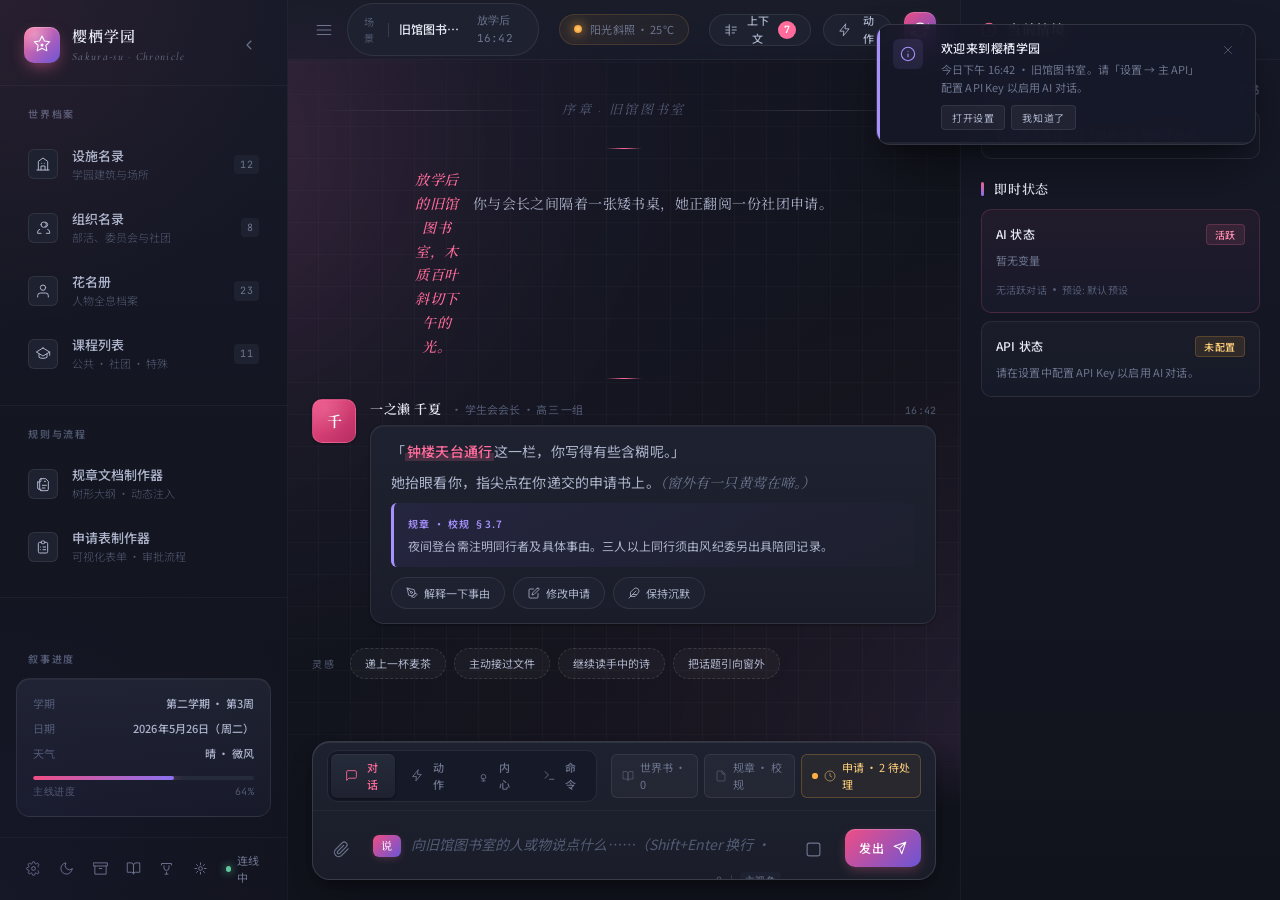
==== index.html @ 5c979c18 "fix: 将 main.js 改为 ES module + 静态 import，消除按钮点击时的动态 import 依赖 所有 footer 按钮的 handler 不再使用 await import" ====
<!DOCTYPE html>
<html lang="zh-CN">
<head>
<meta charset="UTF-8" />
<meta name="viewport" content="width=device-width, initial-scale=1.0" />
<meta name="theme-color" content="#1a1d29" />
<title>樱栖学园 · 编年志</title>
<link rel="preconnect" href="https://fonts.googleapis.com" />
<link rel="preconnect" href="https://fonts.gstatic.com" crossorigin />
<link href="https://fonts.googleapis.com/css2?family=Noto+Serif+SC:wght@400;500;600;700;900&family=Noto+Sans+SC:wght@300;400;500;600;700&family=JetBrains+Mono:wght@400;500&family=Cormorant+Garamond:ital,wght@0,400;0,500;0,600;1,400&display=swap" rel="stylesheet" />
<link rel="stylesheet" href="styles/tokens.css" />
<link rel="stylesheet" href="styles/base.css" />
<link rel="stylesheet" href="styles/layout.css" />
<link rel="stylesheet" href="styles/chat.css" />
<link rel="stylesheet" href="styles/components.css" />
<link rel="stylesheet" href="styles/modal.css" />
<link rel="stylesheet" href="styles/facilities.css" />
<link rel="stylesheet" href="styles/organizations.css" />
<link rel="stylesheet" href="styles/roster.css" />
<link rel="stylesheet" href="styles/courses.css" />
<link rel="stylesheet" href="styles/rules-editor.css" />
<link rel="stylesheet" href="styles/form-editor.css" />
<link rel="stylesheet" href="styles/notifications.css" />
<link rel="stylesheet" href="styles/sillytavern.css" />
<link rel="stylesheet" href="styles/extensions.css" />
</head>
<body>
<!-- 装饰背景层 -->
<div class="bg-canvas" aria-hidden="true">
  <div class="bg-grid"></div>
  <div class="bg-glow bg-glow-1"></div>
  <div class="bg-glow bg-glow-2"></div>
  <div class="bg-noise"></div>
</div>

<!-- 应用主容器 -->
<div class="app-shell" id="app-shell">

  <!-- 左侧导航 -->
  <aside class="sidebar" id="primary-sidebar" aria-label="主导航">
    <header class="sidebar-header">
      <div class="brand">
        <div class="brand-mark" aria-hidden="true">
          <svg viewBox="0 0 32 32" fill="none" xmlns="http://www.w3.org/2000/svg">
            <path d="M16 3l3.5 7.1 7.8 1.1-5.65 5.5 1.34 7.8L16 20.8l-6.99 3.7 1.34-7.8L4.7 11.2l7.8-1.1L16 3z" stroke="currentColor" stroke-width="1.5" stroke-linejoin="round"/>
            <circle cx="16" cy="16" r="2.2" fill="currentColor"/>
          </svg>
        </div>
        <div class="brand-text">
          <div class="brand-name">樱栖学园</div>
          <div class="brand-sub">Sakura-su · Chronicle</div>
        </div>
      </div>
      <button class="sidebar-collapse" id="sidebar-collapse" aria-label="折叠侧边栏" data-tip="折叠">
        <svg viewBox="0 0 24 24" fill="none" stroke="currentColor" stroke-width="1.6"><path d="M15 6l-6 6 6 6" stroke-linecap="round" stroke-linejoin="round"/></svg>
      </button>
    </header>

    <div class="sidebar-section">
      <div class="sidebar-label">世界档案</div>
      <nav class="nav-list" role="list">
        <button class="nav-item" data-modal="facilities" data-shortcut="F">
          <span class="nav-icon" aria-hidden="true">
            <svg viewBox="0 0 24 24" fill="none" stroke="currentColor" stroke-width="1.5"><path d="M3 21h18M5 21V8l7-5 7 5v13M9 21v-6h6v6M10 11h.01M14 11h.01" stroke-linecap="round" stroke-linejoin="round"/></svg>
          </span>
          <span class="nav-text">
            <span class="nav-title">设施名录</span>
            <span class="nav-desc">学园建筑与场所</span>
          </span>
          <span class="nav-meta">12</span>
        </button>
        <button class="nav-item" data-modal="organizations" data-shortcut="O">
          <span class="nav-icon" aria-hidden="true">
            <svg viewBox="0 0 24 24" fill="none" stroke="currentColor" stroke-width="1.5"><path d="M17 20h5v-2a4 4 0 0 0-3-3.87M9 20H4v-2a4 4 0 0 1 3-3.87M16 3.13a4 4 0 0 1 0 7.75M9 7a4 4 0 1 0 8 0 4 4 0 0 0-8 0z" stroke-linecap="round" stroke-linejoin="round"/></svg>
          </span>
          <span class="nav-text">
            <span class="nav-title">组织名录</span>
            <span class="nav-desc">部活、委员会与社团</span>
          </span>
          <span class="nav-meta">8</span>
        </button>
        <button class="nav-item" data-modal="roster" data-shortcut="R">
          <span class="nav-icon" aria-hidden="true">
            <svg viewBox="0 0 24 24" fill="none" stroke="currentColor" stroke-width="1.5"><path d="M20 21v-2a4 4 0 0 0-4-4H8a4 4 0 0 0-4 4v2M16 7a4 4 0 1 1-8 0 4 4 0 0 1 8 0z" stroke-linecap="round" stroke-linejoin="round"/></svg>
          </span>
          <span class="nav-text">
            <span class="nav-title">花名册</span>
            <span class="nav-desc">人物全息档案</span>
          </span>
          <span class="nav-meta">23</span>
        </button>
        <button class="nav-item" data-modal="courses" data-shortcut="C">
          <span class="nav-icon" aria-hidden="true">
            <svg viewBox="0 0 24 24" fill="none" stroke="currentColor" stroke-width="1.5"><path d="M12 3l10 6-10 6L2 9l10-6z" stroke-linecap="round" stroke-linejoin="round"/><path d="M6 12v5c3 2 9 2 12 0v-5M22 9v5" stroke-linecap="round" stroke-linejoin="round"/></svg>
          </span>
          <span class="nav-text">
            <span class="nav-title">课程列表</span>
            <span class="nav-desc">公共 · 社团 · 特殊</span>
          </span>
          <span class="nav-meta">11</span>
        </button>
      </nav>
    </div>

    <div class="sidebar-section">
      <div class="sidebar-label">规则与流程</div>
      <nav class="nav-list" role="list">
        <button class="nav-item" data-modal="rules-editor" data-shortcut="D">
          <span class="nav-icon" aria-hidden="true">
            <svg viewBox="0 0 24 24" fill="none" stroke="currentColor" stroke-width="1.5"><path d="M9 4h7l4 4v12a2 2 0 0 1-2 2H9M9 4a2 2 0 0 0-2 2v14a2 2 0 0 0 2 2M9 4v3a2 2 0 0 1-2 2H4M4 9v9a2 2 0 0 0 2 2h3M11 14h6M11 18h4M14 8h2" stroke-linecap="round" stroke-linejoin="round"/></svg>
          </span>
          <span class="nav-text">
            <span class="nav-title">规章文档制作器</span>
            <span class="nav-desc">树形大纲 · 动态注入</span>
          </span>
        </button>
        <button class="nav-item" data-modal="form-editor" data-shortcut="A">
          <span class="nav-icon" aria-hidden="true">
            <svg viewBox="0 0 24 24" fill="none" stroke="currentColor" stroke-width="1.5"><path d="M9 5H7a2 2 0 0 0-2 2v12a2 2 0 0 0 2 2h10a2 2 0 0 0 2-2V7a2 2 0 0 0-2-2h-2M9 5a2 2 0 0 0 2 2h2a2 2 0 0 0 2-2M9 5a2 2 0 0 1 2-2h2a2 2 0 0 1 2 2M12 12h4M12 16h4M8 12h.01M8 16h.01" stroke-linecap="round" stroke-linejoin="round"/></svg>
          </span>
          <span class="nav-text">
            <span class="nav-title">申请表制作器</span>
            <span class="nav-desc">可视化表单 · 审批流程</span>
          </span>
        </button>
      </nav>
    </div>

    <div class="sidebar-section sidebar-section-bottom">
      <div class="sidebar-label">叙事进度</div>
      <div class="progress-card">
        <div class="progress-card-row">
          <span class="progress-card-key">学期</span>
          <span class="progress-card-val">第二学期 · 第3周</span>
        </div>
        <div class="progress-card-row">
          <span class="progress-card-key">日期</span>
          <span class="progress-card-val">2026年5月26日（周二）</span>
        </div>
        <div class="progress-card-row">
          <span class="progress-card-key">天气</span>
          <span class="progress-card-val">晴 · 微风</span>
        </div>
        <div class="progress-meter">
          <div class="progress-meter-bar" style="--p:64%"><span></span></div>
          <div class="progress-meter-text"><span>主线进度</span><span>64%</span></div>
        </div>
      </div>
    </div>

    <footer class="sidebar-footer">
      <button class="footer-btn" id="settings-btn" data-tip="设置 ⌘,">
        <svg viewBox="0 0 24 24" fill="none" stroke="currentColor" stroke-width="1.5"><circle cx="12" cy="12" r="3"/><path d="M19.4 15a1.65 1.65 0 0 0 .33 1.82l.06.06a2 2 0 1 1-2.83 2.83l-.06-.06a1.65 1.65 0 0 0-1.82-.33 1.65 1.65 0 0 0-1 1.51V21a2 2 0 1 1-4 0v-.09A1.65 1.65 0 0 0 9 19.4a1.65 1.65 0 0 0-1.82.33l-.06.06a2 2 0 1 1-2.83-2.83l.06-.06a1.65 1.65 0 0 0 .33-1.82 1.65 1.65 0 0 0-1.51-1H3a2 2 0 1 1 0-4h.09A1.65 1.65 0 0 0 4.6 9a1.65 1.65 0 0 0-.33-1.82l-.06-.06a2 2 0 1 1 2.83-2.83l.06.06a1.65 1.65 0 0 0 1.82.33H9a1.65 1.65 0 0 0 1-1.51V3a2 2 0 1 1 4 0v.09a1.65 1.65 0 0 0 1 1.51 1.65 1.65 0 0 0 1.82-.33l.06-.06a2 2 0 1 1 2.83 2.83l-.06.06a1.65 1.65 0 0 0-.33 1.82V9c.36.16.66.42.85.74"/></svg>
      </button>
      <button class="footer-btn" id="theme-btn" data-tip="切换主题">
        <svg viewBox="0 0 24 24" fill="none" stroke="currentColor" stroke-width="1.5"><path d="M21 12.79A9 9 0 1 1 11.21 3 7 7 0 0 0 21 12.79z" stroke-linecap="round" stroke-linejoin="round"/></svg>
      </button>
      <button class="footer-btn" id="archive-btn" data-tip="存档">
        <svg viewBox="0 0 24 24" fill="none" stroke="currentColor" stroke-width="1.5"><path d="M21 8v13H3V8M1 3h22v5H1zM10 12h4" stroke-linecap="round" stroke-linejoin="round"/></svg>
      </button>
      <button class="footer-btn" id="lorebook-btn" data-tip="世界书管理">
        <svg viewBox="0 0 24 24" fill="none" stroke="currentColor" stroke-width="1.5"><path d="M2 3h6a4 4 0 0 1 4 4v14a3 3 0 0 0-3-3H2zM22 3h-6a4 4 0 0 0-4 4v14a3 3 0 0 1 3-3h7z"/></svg>
      </button>
      <button class="footer-btn" id="variables-btn" data-tip="变量管理">
        <svg viewBox="0 0 24 24" fill="none" stroke="currentColor" stroke-width="1.5"><path d="M4 7V4h16v3M9 21h6M12 17v4"/><path d="M8 7v4a4 4 0 0 0 8 0V7"/></svg>
      </button>
      <button class="footer-btn" id="extensions-btn" data-tip="扩展中心">
        <svg viewBox="0 0 24 24" fill="none" stroke="currentColor" stroke-width="1.5"><path d="M12 3v3M12 18v3M3 12h3M18 12h3M5.6 5.6l2.1 2.1M16.3 16.3l2.1 2.1M5.6 18.4l2.1-2.1M16.3 7.7l2.1-2.1" stroke-linecap="round"/><circle cx="12" cy="12" r="3"/></svg>
      </button>
      <div class="footer-spacer"></div>
      <div class="footer-status">
        <span class="status-dot"></span>
        <span class="status-text">连线中</span>
      </div>
    </footer>
  </aside>

  <!-- 主对话区 -->
  <main class="main-pane" id="main-pane">
    <header class="main-topbar">
      <div class="topbar-left">
        <button class="iconbtn" id="open-sidebar" aria-label="展开侧边栏" data-tip="展开">
          <svg viewBox="0 0 24 24" fill="none" stroke="currentColor" stroke-width="1.6"><path d="M3 6h18M3 12h18M3 18h18" stroke-linecap="round"/></svg>
        </button>
        <div class="scene-crumb">
          <span class="crumb-tag">场景</span>
          <span class="crumb-divider"></span>
          <span class="crumb-name">旧馆图书室 · 西窗席</span>
          <span class="crumb-meta">放学后 16:42</span>
        </div>
      </div>
      <div class="topbar-center">
        <div class="weather-strip" aria-hidden="true">
          <span class="weather-sun"></span>
          <span class="weather-text">阳光斜照 · 25℃</span>
        </div>
      </div>
      <div class="topbar-right">
        <button class="chip-btn" id="ctx-toggle" data-tip="上下文面板">
          <svg viewBox="0 0 24 24" fill="none" stroke="currentColor" stroke-width="1.5"><path d="M9 3v18M3 7h6M3 12h6M3 17h6M14 7h7M14 12h7M14 17h4" stroke-linecap="round"/></svg>
          <span>上下文</span>
          <span class="chip-num">7</span>
        </button>
        <button class="chip-btn" id="quick-actions" data-tip="快捷动作">
          <svg viewBox="0 0 24 24" fill="none" stroke="currentColor" stroke-width="1.5"><path d="M13 2L3 14h7l-1 8 10-12h-7l1-8z" stroke-linecap="round" stroke-linejoin="round"/></svg>
          <span>动作</span>
        </button>
        <button class="iconbtn iconbtn-primary" id="new-turn" data-tip="新一轮">
          <svg viewBox="0 0 24 24" fill="none" stroke="currentColor" stroke-width="1.6"><path d="M23 4v6h-6M1 20v-6h6M3.51 9a9 9 0 0 1 14.85-3.36L23 10M1 14l4.64 4.36A9 9 0 0 0 20.49 15" stroke-linecap="round" stroke-linejoin="round"/></svg>
        </button>
      </div>
    </header>

    <div class="chat-shell" id="chat-shell">
      <div class="chat-stream" id="chat-stream"><!-- 由 chat.js 注入 --></div>

      <div class="chat-suggest" id="chat-suggest" aria-label="即时建议">
        <span class="suggest-label">灵感</span>
        <button class="suggest-pill" data-fill="（向千夏会长靠近半步）你最近有些累吧。">递上一杯麦茶</button>
        <button class="suggest-pill" data-fill="我可以帮你看看这份社团申请表。">主动接过文件</button>
        <button class="suggest-pill" data-fill="（沉默地翻开手中的诗集）">继续读手中的诗</button>
        <button class="suggest-pill" data-fill="窗外的银杏开始变色了，你注意到了吗？">把话题引向窗外</button>
      </div>
    </div>

    <footer class="composer" id="composer">
      <div class="composer-shell">
        <div class="composer-row composer-row-top">
          <div class="composer-mode" role="tablist" aria-label="叙述模式">
            <button class="mode-tab is-active" data-mode="say" role="tab" aria-selected="true">
              <svg viewBox="0 0 24 24" fill="none" stroke="currentColor" stroke-width="1.6"><path d="M21 15a2 2 0 0 1-2 2H7l-4 4V5a2 2 0 0 1 2-2h14a2 2 0 0 1 2 2z" stroke-linecap="round" stroke-linejoin="round"/></svg>
              <span>对话</span>
            </button>
            <button class="mode-tab" data-mode="act" role="tab" aria-selected="false">
              <svg viewBox="0 0 24 24" fill="none" stroke="currentColor" stroke-width="1.6"><path d="M13 2L3 14h7l-1 8 10-12h-7l1-8z" stroke-linecap="round" stroke-linejoin="round"/></svg>
              <span>动作</span>
            </button>
            <button class="mode-tab" data-mode="think" role="tab" aria-selected="false">
              <svg viewBox="0 0 24 24" fill="none" stroke="currentColor" stroke-width="1.6"><path d="M9.66 18H14.34A2 2 0 0 0 16 16.59V14a4 4 0 1 0-8 0v2.59A2 2 0 0 0 9.66 18zM12 22v-2M9 22h6" stroke-linecap="round" stroke-linejoin="round"/></svg>
              <span>内心</span>
            </button>
            <button class="mode-tab" data-mode="cmd" role="tab" aria-selected="false">
              <svg viewBox="0 0 24 24" fill="none" stroke="currentColor" stroke-width="1.6"><path d="M4 17l6-6-6-6M12 19h8" stroke-linecap="round" stroke-linejoin="round"/></svg>
              <span>命令</span>
            </button>
          </div>
          <div class="composer-context">
            <span class="ctx-tag" data-tip="当前激活的世界书条目数">
              <svg viewBox="0 0 24 24" fill="none" stroke="currentColor" stroke-width="1.5"><path d="M2 3h6a4 4 0 0 1 4 4v14a3 3 0 0 0-3-3H2zM22 3h-6a4 4 0 0 0-4 4v14a3 3 0 0 1 3-3h7z"/></svg>
              <span>世界书 · 7</span>
            </span>
            <span class="ctx-tag" data-tip="将随发言注入的规章">
              <svg viewBox="0 0 24 24" fill="none" stroke="currentColor" stroke-width="1.5"><path d="M14 2H6a2 2 0 0 0-2 2v16a2 2 0 0 0 2 2h12a2 2 0 0 0 2-2V8zM14 2v6h6"/></svg>
              <span>规章 · 校规</span>
            </span>
            <span class="ctx-tag ctx-tag-pending" data-tip="审批中的申请数">
              <svg viewBox="0 0 24 24" fill="none" stroke="currentColor" stroke-width="1.5"><circle cx="12" cy="12" r="10"/><path d="M12 6v6l4 2"/></svg>
              <span>申请 · 2 待处理</span>
            </span>
          </div>
        </div>
        <div class="composer-row composer-row-input">
          <button class="composer-icon" data-tip="附加场景物" aria-label="附加">
            <svg viewBox="0 0 24 24" fill="none" stroke="currentColor" stroke-width="1.6"><path d="M21.44 11.05l-9.19 9.19a6 6 0 0 1-8.49-8.49l9.19-9.19a4 4 0 0 1 5.66 5.66l-9.2 9.19a2 2 0 0 1-2.83-2.83l8.49-8.48" stroke-linecap="round" stroke-linejoin="round"/></svg>
          </button>
          <div class="composer-input-wrap">
            <span class="composer-prefix" id="composer-prefix">说</span>
            <textarea
              id="composer-input"
              class="composer-input"
              rows="1"
              placeholder="向旧馆图书室的人或物说点什么……（Shift+Enter 换行 · Enter 发送）"
              spellcheck="false"
            ></textarea>
            <div class="composer-meta">
              <span class="meta-counter" id="char-counter">0</span>
              <span class="meta-divider"></span>
              <span class="meta-tag">主视角</span>
            </div>
          </div>
          <button class="composer-icon" id="dice-btn" data-tip="掷骰决定">
            <svg viewBox="0 0 24 24" fill="none" stroke="currentColor" stroke-width="1.6"><rect x="3" y="3" width="18" height="18" rx="3"/><path d="M8 8h.01M16 8h.01M8 16h.01M16 16h.01M12 12h.01"/></svg>
          </button>
          <button class="composer-send" id="composer-send">
            <span>发出</span>
            <svg viewBox="0 0 24 24" fill="none" stroke="currentColor" stroke-width="1.8"><path d="M22 2L11 13M22 2l-7 20-4-9-9-4 20-7z" stroke-linecap="round" stroke-linejoin="round"/></svg>
          </button>
        </div>
      </div>
    </footer>
  </main>

  <!-- 右侧上下文面板 -->
  <aside class="ctx-pane" id="ctx-pane" aria-label="上下文">
    <header class="ctx-pane-head">
      <div class="ctx-pane-title">
        <svg viewBox="0 0 24 24" fill="none" stroke="currentColor" stroke-width="1.6"><circle cx="12" cy="12" r="10"/><path d="M12 8v4l3 2"/></svg>
        <span>当前情境</span>
      </div>
      <button class="iconbtn iconbtn-ghost" id="ctx-close" aria-label="收起">
        <svg viewBox="0 0 24 24" fill="none" stroke="currentColor" stroke-width="1.6"><path d="M9 6l6 6-6 6" stroke-linecap="round" stroke-linejoin="round"/></svg>
      </button>
    </header>
    <div class="ctx-pane-body" id="ctx-pane-body"><!-- 由 main.js 注入 --></div>
  </aside>
</div>

<!-- 模态框宿主 -->
<div class="modal-host" id="modal-host" aria-hidden="true"></div>

<!-- 通知宿主 -->
<div class="toast-host" id="toast-host" aria-live="polite" aria-atomic="false"></div>

<!-- 全局命令面板 -->
<div class="palette-host" id="palette-host" aria-hidden="true"></div>

<!-- 工具提示宿主 -->
<div class="tooltip-host" id="tooltip-host"></div>

<!-- 涟漪层 -->
<div class="ripple-host" id="ripple-host" aria-hidden="true"></div>

<script src="scripts/icons.js"></script>
<script src="scripts/data.js"></script>
<script src="scripts/notifications.js"></script>
<script src="scripts/tooltip.js"></script>
<script src="scripts/modal.js"></script>
<script src="scripts/chat.js"></script>
<script src="scripts/facilities.js"></script>
<script src="scripts/organizations.js"></script>
<script src="scripts/roster.js"></script>
<script src="scripts/courses.js"></script>
<script src="scripts/rules-editor.js"></script>
<script src="scripts/form-editor.js"></script>
<script type="module" src="scripts/main.js"></script>
</body>
</html>
---- styles/tokens.css ----
/* ==========================================================
 * tokens.css — 设计系统：色彩、字体、阴影、动效曲线
 * 樱栖学园 · 暮色和纸主题
 * ========================================================== */
:root {
  /* —— 中性 / 墨色（主背景层） —— */
  --ink-1000: #0c0e16;
  --ink-950:  #11131c;
  --ink-900:  #161927;
  --ink-850:  #1a1d29;
  --ink-800:  #1e2230;
  --ink-700:  #262b3b;
  --ink-600:  #313749;
  --ink-500:  #3e4459;
  --ink-400:  #525a73;
  --ink-300:  #6d758f;
  --ink-200:  #8a92ab;
  --ink-100:  #adb4cb;
  --ink-50:   #cdd2e3;
  --ink-25:   #e6e9f4;

  /* —— 樱（主品牌：粉樱与暮霞） —— */
  --sakura-50:  #fff0f4;
  --sakura-100: #ffd9e2;
  --sakura-200: #ffb3c8;
  --sakura-300: #ff8caf;
  --sakura-400: #ff6b9a;
  --sakura-500: #f04e84;
  --sakura-600: #d93a72;
  --sakura-700: #b62d62;

  /* —— 藤（次级：紫藤、深暮） —— */
  --wisteria-100: #e6deff;
  --wisteria-200: #c8b8ff;
  --wisteria-300: #a691ff;
  --wisteria-400: #8a72f0;
  --wisteria-500: #6a55d6;
  --wisteria-600: #5343b8;

  /* —— 苔（强调：青苔、玉色） —— */
  --moss-100: #c8efd9;
  --moss-200: #91e0b5;
  --moss-300: #5fc99a;
  --moss-400: #36b389;
  --moss-500: #1f9c75;

  /* —— 暮（警示：橙金） —— */
  --amber-100: #ffe6b8;
  --amber-200: #ffcf7a;
  --amber-300: #ffae42;
  --amber-400: #f08f1f;
  --amber-500: #d2710a;

  /* —— 朱（错误） —— */
  --vermil-200: #ffb5b5;
  --vermil-300: #ff8888;
  --vermil-400: #ee5a5a;
  --vermil-500: #d83434;

  /* —— 语义角色 —— */
  --bg-base: var(--ink-950);
  --bg-canvas: var(--ink-900);
  --bg-surface: var(--ink-850);
  --bg-elevated: var(--ink-800);
  --bg-floating: var(--ink-700);
  --bg-hover: rgba(255, 255, 255, 0.04);
  --bg-active: rgba(255, 255, 255, 0.08);

  --fg-primary: var(--ink-25);
  --fg-secondary: var(--ink-100);
  --fg-tertiary: var(--ink-300);
  --fg-quaternary: var(--ink-400);
  --fg-disabled: var(--ink-500);

  --border-faint: rgba(255, 255, 255, 0.04);
  --border-soft: rgba(255, 255, 255, 0.08);
  --border-base: rgba(255, 255, 255, 0.12);
  --border-strong: rgba(255, 255, 255, 0.18);

  --accent: var(--sakura-400);
  --accent-soft: var(--sakura-500);
  --accent-glow: rgba(255, 107, 154, 0.32);

  --info: var(--wisteria-300);
  --success: var(--moss-300);
  --warning: var(--amber-300);
  --danger: var(--vermil-300);

  /* —— 字体 —— */
  --font-sans: "Noto Sans SC", "PingFang SC", "Hiragino Sans GB", "Microsoft YaHei", system-ui, -apple-system, sans-serif;
  --font-serif: "Noto Serif SC", "Source Han Serif SC", "Songti SC", serif;
  --font-display: "Cormorant Garamond", "Noto Serif SC", serif;
  --font-mono: "JetBrains Mono", "SF Mono", "Consolas", monospace;

  /* —— 字号阶梯 —— */
  --fs-2xs: 10px;
  --fs-xs: 11px;
  --fs-sm: 12px;
  --fs-md: 13px;
  --fs-base: 14px;
  --fs-lg: 15px;
  --fs-xl: 17px;
  --fs-2xl: 20px;
  --fs-3xl: 24px;
  --fs-4xl: 30px;
  --fs-5xl: 38px;
  --fs-6xl: 48px;

  --lh-tight: 1.2;
  --lh-snug: 1.35;
  --lh-normal: 1.55;
  --lh-relaxed: 1.7;
  --lh-loose: 1.9;

  /* —— 间距 —— */
  --sp-0: 0;
  --sp-1: 2px;
  --sp-2: 4px;
  --sp-3: 6px;
  --sp-4: 8px;
  --sp-5: 10px;
  --sp-6: 12px;
  --sp-7: 14px;
  --sp-8: 16px;
  --sp-10: 20px;
  --sp-12: 24px;
  --sp-14: 28px;
  --sp-16: 32px;
  --sp-20: 40px;
  --sp-24: 48px;
  --sp-32: 64px;

  /* —— 圆角 —— */
  --r-xs: 4px;
  --r-sm: 6px;
  --r-md: 10px;
  --r-lg: 14px;
  --r-xl: 18px;
  --r-2xl: 24px;
  --r-3xl: 32px;
  --r-full: 999px;

  /* —— 阴影（双层叠加，更立体） —— */
  --shadow-xs: 0 1px 2px rgba(0,0,0,0.18);
  --shadow-sm: 0 1px 3px rgba(0,0,0,0.22), 0 1px 2px rgba(0,0,0,0.14);
  --shadow-md: 0 4px 8px -2px rgba(0,0,0,0.32), 0 2px 4px -2px rgba(0,0,0,0.22);
  --shadow-lg: 0 12px 28px -8px rgba(0,0,0,0.45), 0 4px 10px -4px rgba(0,0,0,0.30);
  --shadow-xl: 0 24px 50px -12px rgba(0,0,0,0.55), 0 8px 16px -8px rgba(0,0,0,0.35);
  --shadow-2xl: 0 36px 80px -20px rgba(0,0,0,0.7), 0 12px 24px -12px rgba(0,0,0,0.45);
  --shadow-glow: 0 0 0 1px var(--accent-glow), 0 6px 24px -2px var(--accent-glow);
  --shadow-inset: inset 0 1px 0 rgba(255,255,255,0.04);
  --shadow-inset-strong: inset 0 1px 0 rgba(255,255,255,0.08);

  /* —— 动效曲线（自然、灵动） —— */
  --ease-out: cubic-bezier(0.22, 1, 0.36, 1);
  --ease-in: cubic-bezier(0.55, 0, 0.7, 0.2);
  --ease-in-out: cubic-bezier(0.65, 0, 0.35, 1);
  --ease-spring: cubic-bezier(0.34, 1.56, 0.64, 1);
  --ease-elastic: cubic-bezier(0.68, -0.55, 0.27, 1.55);
  --ease-soft: cubic-bezier(0.4, 0, 0.2, 1);

  /* —— 时长 —— */
  --t-instant: 80ms;
  --t-fast: 140ms;
  --t-base: 220ms;
  --t-slow: 380ms;
  --t-slower: 560ms;
  --t-slowest: 800ms;

  /* —— Z 轴 —— */
  --z-base: 1;
  --z-sticky: 50;
  --z-overlay: 100;
  --z-modal: 200;
  --z-popover: 300;
  --z-tooltip: 400;
  --z-toast: 500;
  --z-max: 999;

  /* —— 布局指标 —— */
  --sidebar-w: 288px;
  --sidebar-w-collapsed: 76px;
  --ctx-w: 320px;
  --topbar-h: 60px;
  --composer-min-h: 116px;

  /* —— 玻璃质感 —— */
  --glass-bg: rgba(22, 25, 39, 0.72);
  --glass-bg-strong: rgba(22, 25, 39, 0.88);
  --glass-blur: saturate(180%) blur(16px);
  --glass-blur-strong: saturate(200%) blur(28px);

  /* —— 网格背景 —— */
  --grid-color: rgba(255, 255, 255, 0.022);
  --grid-size: 32px;
}
---- styles/base.css ----
/* ==========================================================
 * base.css — 重置与全局
 * ========================================================== */
*, *::before, *::after { box-sizing: border-box; }

html, body {
  margin: 0; padding: 0;
  height: 100%;
  background: var(--bg-base);
  color: var(--fg-primary);
  font-family: var(--font-sans);
  font-size: var(--fs-base);
  line-height: var(--lh-normal);
  font-feature-settings: "ss01", "cv11";
  -webkit-font-smoothing: antialiased;
  -moz-osx-font-smoothing: grayscale;
  text-rendering: optimizeLegibility;
  overscroll-behavior: none;
}

body {
  overflow: hidden;
  letter-spacing: 0.01em;
}

button { font: inherit; color: inherit; background: none; border: 0; padding: 0; cursor: pointer; }
input, textarea, select { font: inherit; color: inherit; }

/* —— SVG 默认尺寸保护：未声明尺寸的 SVG 不会撑成 300×150 —— */
svg { width: 1em; height: 1em; flex-shrink: 0; }

a { color: inherit; text-decoration: none; }

::selection { background: var(--sakura-500); color: #fff; }

/* —— 滚动条 —— */
::-webkit-scrollbar { width: 8px; height: 8px; }
::-webkit-scrollbar-track { background: transparent; }
::-webkit-scrollbar-thumb {
  background: linear-gradient(180deg, var(--ink-600), var(--ink-700));
  border-radius: var(--r-full);
  border: 1.5px solid transparent;
  background-clip: padding-box;
}
::-webkit-scrollbar-thumb:hover {
  background: linear-gradient(180deg, var(--ink-500), var(--ink-600));
  background-clip: padding-box;
}

* { scrollbar-color: var(--ink-600) transparent; scrollbar-width: thin; }

/* —— 通用排版 —— */
h1, h2, h3, h4, h5, h6 {
  margin: 0;
  font-family: var(--font-serif);
  font-weight: 600;
  letter-spacing: 0.005em;
  line-height: var(--lh-snug);
}

p { margin: 0; }

/* —— 装饰背景层 —— */
.bg-canvas {
  position: fixed; inset: 0; z-index: 0; pointer-events: none;
  overflow: hidden;
  background:
    radial-gradient(ellipse at top left, rgba(106, 85, 214, 0.10), transparent 55%),
    radial-gradient(ellipse at bottom right, rgba(240, 78, 132, 0.08), transparent 55%),
    var(--bg-base);
}
.bg-grid {
  position: absolute; inset: -2px;
  background-image:
    linear-gradient(var(--grid-color) 1px, transparent 1px),
    linear-gradient(90deg, var(--grid-color) 1px, transparent 1px);
  background-size: var(--grid-size) var(--grid-size);
  mask-image: radial-gradient(ellipse 80% 80% at 50% 50%, #000 40%, transparent 100%);
}
.bg-glow {
  position: absolute;
  width: 700px; height: 700px;
  border-radius: 50%;
  filter: blur(120px);
  opacity: 0.5;
  mix-blend-mode: screen;
}
.bg-glow-1 {
  background: radial-gradient(circle, rgba(255, 107, 154, 0.45), transparent 60%);
  top: -200px; left: -150px;
  animation: drift1 24s ease-in-out infinite alternate;
}
.bg-glow-2 {
  background: radial-gradient(circle, rgba(106, 85, 214, 0.40), transparent 60%);
  bottom: -250px; right: -180px;
  animation: drift2 30s ease-in-out infinite alternate;
}
@keyframes drift1 {
  0%   { transform: translate(0,0) scale(1); }
  100% { transform: translate(120px, 60px) scale(1.15); }
}
@keyframes drift2 {
  0%   { transform: translate(0,0) scale(1); }
  100% { transform: translate(-100px, -80px) scale(0.92); }
}
.bg-noise {
  position: absolute; inset: 0;
  background-image: url("data:image/svg+xml;utf8,<svg xmlns='http://www.w3.org/2000/svg' viewBox='0 0 160 160'><filter id='n'><feTurbulence type='fractalNoise' baseFrequency='0.9' numOctaves='2' stitchTiles='stitch'/><feColorMatrix values='0 0 0 0 1 0 0 0 0 1 0 0 0 0 1 0 0 0 0.06 0'/></filter><rect width='100%' height='100%' filter='url(%23n)'/></svg>");
  opacity: 0.5;
  mix-blend-mode: overlay;
}

/* —— 通用工具类 —— */
.sr-only {
  position: absolute; width: 1px; height: 1px;
  padding: 0; margin: -1px; overflow: hidden;
  clip: rect(0,0,0,0); white-space: nowrap; border: 0;
}

.kbd {
  display: inline-flex; align-items: center; justify-content: center;
  min-width: 18px; height: 18px;
  padding: 0 5px;
  border-radius: var(--r-xs);
  background: var(--ink-700);
  border: 1px solid var(--border-base);
  border-bottom-width: 2px;
  font-family: var(--font-mono);
  font-size: var(--fs-2xs);
  color: var(--fg-secondary);
  letter-spacing: 0;
}

/* —— 焦点可见性 —— */
:focus-visible {
  outline: 2px solid var(--accent);
  outline-offset: 2px;
  border-radius: var(--r-xs);
}
button:focus { outline: none; }
button:focus-visible {
  outline: 2px solid var(--accent);
  outline-offset: 2px;
}

/* —— 禁止文本选择（UI 装饰） —— */
.no-select { user-select: none; }

/* —— 涟漪 —— */
.ripple-host {
  position: fixed; inset: 0; z-index: var(--z-toast);
  pointer-events: none;
}
.ripple-dot {
  position: absolute;
  width: 10px; height: 10px;
  border-radius: 50%;
  background: radial-gradient(circle, var(--accent), transparent 65%);
  transform: translate(-50%, -50%) scale(0);
  animation: ripple 700ms var(--ease-out) forwards;
}
@keyframes ripple {
  0%   { opacity: 0.6; transform: translate(-50%, -50%) scale(0); }
  100% { opacity: 0;   transform: translate(-50%, -50%) scale(36); }
}

/* —— 通用动画 —— */
@keyframes fadeIn {
  from { opacity: 0; }
  to   { opacity: 1; }
}
@keyframes fadeUp {
  from { opacity: 0; transform: translateY(8px); }
  to   { opacity: 1; transform: translateY(0); }
}
@keyframes fadeScale {
  from { opacity: 0; transform: scale(0.96); }
  to   { opacity: 1; transform: scale(1); }
}
@keyframes shimmer {
  0%   { background-position: -200% 0; }
  100% { background-position: 200% 0; }
}
@keyframes pulse-soft {
  0%, 100% { opacity: 1; }
  50%      { opacity: 0.6; }
}
---- styles/layout.css ----
/* ==========================================================
 * layout.css — 应用主体框架
 * ========================================================== */

.app-shell {
  position: fixed; inset: 0; z-index: var(--z-base);
  display: grid;
  grid-template-columns: var(--sidebar-w) 1fr var(--ctx-w);
  grid-template-rows: 100vh;
  transition: grid-template-columns var(--t-slow) var(--ease-soft);
}
.app-shell.sidebar-collapsed { grid-template-columns: var(--sidebar-w-collapsed) 1fr var(--ctx-w); }
.app-shell.ctx-collapsed { grid-template-columns: var(--sidebar-w) 1fr 0; }
.app-shell.sidebar-collapsed.ctx-collapsed { grid-template-columns: var(--sidebar-w-collapsed) 1fr 0; }

/* ==========================================================
 * 左侧主导航
 * ========================================================== */
.sidebar {
  position: relative;
  display: flex; flex-direction: column;
  background: linear-gradient(180deg, var(--ink-900) 0%, var(--ink-950) 100%);
  border-right: 1px solid var(--border-faint);
  overflow: hidden;
  z-index: var(--z-sticky);
}
.sidebar::before {
  content: ""; position: absolute; inset: 0;
  background:
    radial-gradient(circle at 0% 0%, rgba(255,107,154,0.08), transparent 35%),
    radial-gradient(circle at 0% 100%, rgba(106,85,214,0.06), transparent 40%);
  pointer-events: none;
}

.sidebar-header {
  position: relative;
  display: flex; align-items: center; justify-content: space-between;
  padding: var(--sp-12) var(--sp-12) var(--sp-10);
  border-bottom: 1px solid var(--border-faint);
}

.brand {
  display: flex; align-items: center; gap: var(--sp-6);
  min-width: 0;
}
.brand-mark {
  flex-shrink: 0;
  width: 36px; height: 36px;
  display: grid; place-items: center;
  border-radius: var(--r-md);
  background: linear-gradient(135deg, var(--sakura-400), var(--wisteria-500));
  color: #fff;
  box-shadow:
    0 6px 16px -4px rgba(255, 107, 154, 0.55),
    inset 0 1px 0 rgba(255,255,255,0.25);
  position: relative;
  overflow: hidden;
}
.brand-mark::after {
  content: ""; position: absolute; inset: 0;
  background: radial-gradient(circle at 30% 20%, rgba(255,255,255,0.3), transparent 50%);
}
.brand-mark svg { width: 22px; height: 22px; position: relative; z-index: 1; }
.brand-text { display: flex; flex-direction: column; min-width: 0; }
.brand-name {
  font-family: var(--font-serif);
  font-weight: 600;
  font-size: var(--fs-lg);
  color: var(--fg-primary);
  letter-spacing: 0.06em;
  white-space: nowrap;
}
.brand-sub {
  font-family: var(--font-display);
  font-style: italic;
  font-size: var(--fs-xs);
  color: var(--fg-tertiary);
  letter-spacing: 0.12em;
  margin-top: 1px;
}

.sidebar-collapse {
  width: 28px; height: 28px;
  display: grid; place-items: center;
  border-radius: var(--r-sm);
  color: var(--fg-tertiary);
  transition: background var(--t-fast), color var(--t-fast), transform var(--t-base) var(--ease-spring);
}
.sidebar-collapse:hover {
  background: var(--bg-hover); color: var(--fg-primary);
}
.sidebar-collapse svg { width: 16px; height: 16px; transition: transform var(--t-base) var(--ease-spring); }
.app-shell.sidebar-collapsed .sidebar-collapse svg { transform: rotate(180deg); }

.sidebar-section {
  padding: var(--sp-10) var(--sp-8);
  border-bottom: 1px solid var(--border-faint);
}
.sidebar-section-bottom { margin-top: auto; border-bottom: 0; }
.sidebar-label {
  font-size: var(--fs-2xs);
  font-weight: 600;
  letter-spacing: 0.18em;
  text-transform: uppercase;
  color: var(--fg-quaternary);
  padding: 0 var(--sp-6) var(--sp-6);
}

.nav-list {
  display: flex; flex-direction: column;
  gap: var(--sp-1);
}

.nav-item {
  position: relative;
  display: flex; align-items: center; gap: var(--sp-7);
  padding: var(--sp-7) var(--sp-6);
  border-radius: var(--r-md);
  text-align: left;
  color: var(--fg-secondary);
  transition: background var(--t-fast), color var(--t-fast), transform var(--t-fast);
  overflow: hidden;
}
.nav-item::before {
  content: ""; position: absolute; left: 0; top: 50%;
  width: 3px; height: 0;
  background: linear-gradient(180deg, var(--sakura-300), var(--wisteria-300));
  border-radius: 0 2px 2px 0;
  transform: translateY(-50%);
  transition: height var(--t-base) var(--ease-spring);
}
.nav-item:hover { background: var(--bg-hover); color: var(--fg-primary); }
.nav-item:hover::before { height: 60%; }
.nav-item:active { transform: scale(0.98); }
.nav-item.is-active { background: var(--bg-active); color: var(--fg-primary); }
.nav-item.is-active::before { height: 70%; }

.nav-icon {
  flex-shrink: 0;
  width: 30px; height: 30px;
  display: grid; place-items: center;
  border-radius: var(--r-sm);
  background: var(--bg-elevated);
  border: 1px solid var(--border-soft);
  color: var(--fg-secondary);
  transition: background var(--t-fast), color var(--t-fast), border-color var(--t-fast);
}
.nav-icon svg { width: 16px; height: 16px; }
.nav-item:hover .nav-icon {
  background: linear-gradient(135deg, var(--ink-700), var(--ink-800));
  color: var(--accent);
  border-color: var(--border-base);
}

.nav-text { flex: 1; min-width: 0; display: flex; flex-direction: column; gap: 2px; }
.nav-title { font-size: var(--fs-md); font-weight: 500; line-height: 1.3; }
.nav-desc {
  font-size: var(--fs-xs);
  color: var(--fg-quaternary);
  line-height: 1.3;
  font-weight: 300;
}
.nav-meta {
  flex-shrink: 0;
  font-size: var(--fs-2xs);
  font-family: var(--font-mono);
  color: var(--fg-tertiary);
  padding: 2px 6px;
  border-radius: var(--r-xs);
  background: var(--bg-elevated);
  letter-spacing: 0.04em;
}

/* —— 折叠状态 —— */
.app-shell.sidebar-collapsed .sidebar-label,
.app-shell.sidebar-collapsed .nav-text,
.app-shell.sidebar-collapsed .nav-meta,
.app-shell.sidebar-collapsed .brand-text,
.app-shell.sidebar-collapsed .progress-card,
.app-shell.sidebar-collapsed .footer-status,
.app-shell.sidebar-collapsed .footer-spacer { display: none; }
.app-shell.sidebar-collapsed .sidebar-header { padding: var(--sp-12) var(--sp-7); justify-content: center; }
.app-shell.sidebar-collapsed .sidebar-section { padding: var(--sp-10) var(--sp-5); }
.app-shell.sidebar-collapsed .nav-item { justify-content: center; padding: var(--sp-7); }
.app-shell.sidebar-collapsed .sidebar-footer { flex-direction: column; padding: var(--sp-6) var(--sp-5); gap: var(--sp-3); }

/* —— 进度卡片 —— */
.progress-card {
  display: flex; flex-direction: column; gap: var(--sp-4);
  padding: var(--sp-8);
  border-radius: var(--r-lg);
  background: linear-gradient(180deg, var(--ink-800), var(--ink-900));
  border: 1px solid var(--border-soft);
  box-shadow: var(--shadow-inset);
}
.progress-card-row {
  display: flex; align-items: center; justify-content: space-between;
  font-size: var(--fs-xs);
}
.progress-card-key { color: var(--fg-quaternary); letter-spacing: 0.04em; }
.progress-card-val { color: var(--fg-secondary); font-weight: 500; }
.progress-meter { display: flex; flex-direction: column; gap: 4px; margin-top: var(--sp-3); }
.progress-meter-bar {
  height: 4px;
  background: var(--ink-700);
  border-radius: var(--r-full);
  overflow: hidden;
  position: relative;
}
.progress-meter-bar span {
  position: absolute; inset: 0;
  width: var(--p);
  background: linear-gradient(90deg, var(--sakura-500), var(--wisteria-400));
  border-radius: var(--r-full);
  box-shadow: 0 0 12px var(--sakura-500);
  animation: progressPulse 3s ease-in-out infinite;
}
@keyframes progressPulse {
  0%, 100% { opacity: 1; }
  50% { opacity: 0.85; box-shadow: 0 0 16px var(--sakura-400); }
}
.progress-meter-text {
  display: flex; justify-content: space-between;
  font-size: var(--fs-2xs);
  color: var(--fg-quaternary);
  letter-spacing: 0.05em;
  font-family: var(--font-mono);
}

/* —— Sidebar footer —— */
.sidebar-footer {
  display: flex; align-items: center; gap: var(--sp-3);
  padding: var(--sp-7) var(--sp-10);
  border-top: 1px solid var(--border-faint);
}
.footer-btn {
  width: 30px; height: 30px;
  display: grid; place-items: center;
  border-radius: var(--r-sm);
  color: var(--fg-tertiary);
  transition: background var(--t-fast), color var(--t-fast);
}
.footer-btn:hover { background: var(--bg-hover); color: var(--fg-primary); }
.footer-btn svg { width: 15px; height: 15px; }
.footer-spacer { flex: 1; }
.footer-status {
  display: flex; align-items: center; gap: var(--sp-3);
  font-size: var(--fs-xs);
  color: var(--fg-tertiary);
}
.status-dot {
  width: 6px; height: 6px;
  border-radius: 50%;
  background: var(--moss-300);
  box-shadow: 0 0 8px var(--moss-300);
  animation: statusBlink 2s ease-in-out infinite;
}
@keyframes statusBlink {
  0%, 100% { opacity: 1; transform: scale(1); }
  50% { opacity: 0.6; transform: scale(0.85); }
}

/* ==========================================================
 * 主对话区 / 顶栏 / 主体
 * ========================================================== */
.main-pane {
  display: grid;
  grid-template-rows: var(--topbar-h) 1fr auto;
  min-width: 0;
  position: relative;
  overflow: hidden;
}

.main-topbar {
  display: flex; align-items: center; justify-content: space-between;
  padding: 0 var(--sp-12);
  gap: var(--sp-10);
  background: linear-gradient(180deg, var(--ink-850), rgba(26,29,41,0.65));
  backdrop-filter: var(--glass-blur);
  border-bottom: 1px solid var(--border-faint);
  z-index: var(--z-sticky);
}
.topbar-left, .topbar-center, .topbar-right {
  display: flex; align-items: center; gap: var(--sp-6);
  min-width: 0;
}
.topbar-left { flex: 1; }
.topbar-center { flex-shrink: 0; }
.topbar-right { justify-content: flex-end; flex: 1; }

.scene-crumb {
  display: flex; align-items: center; gap: var(--sp-5);
  padding: var(--sp-4) var(--sp-8);
  border-radius: var(--r-full);
  background: var(--bg-elevated);
  border: 1px solid var(--border-soft);
  font-size: var(--fs-sm);
  min-width: 0;
}
.crumb-tag {
  font-size: var(--fs-2xs);
  color: var(--fg-quaternary);
  letter-spacing: 0.16em;
  text-transform: uppercase;
}
.crumb-divider {
  width: 1px; height: 14px;
  background: var(--border-base);
}
.crumb-name {
  font-weight: 500;
  color: var(--fg-primary);
  white-space: nowrap;
  overflow: hidden;
  text-overflow: ellipsis;
}
.crumb-meta {
  color: var(--fg-tertiary);
  font-size: var(--fs-xs);
  font-family: var(--font-mono);
}

.weather-strip {
  display: flex; align-items: center; gap: var(--sp-4);
  font-size: var(--fs-xs);
  color: var(--fg-tertiary);
  padding: var(--sp-3) var(--sp-7);
  border-radius: var(--r-full);
  background: linear-gradient(90deg, rgba(255, 174, 66, 0.08), rgba(255, 207, 122, 0.04));
  border: 1px solid rgba(255, 174, 66, 0.15);
}
.weather-sun {
  width: 8px; height: 8px;
  border-radius: 50%;
  background: radial-gradient(circle, var(--amber-200), var(--amber-400));
  box-shadow: 0 0 12px var(--amber-300);
  animation: pulse-soft 2.5s ease-in-out infinite;
}

.iconbtn {
  width: 36px; height: 36px;
  display: grid; place-items: center;
  border-radius: var(--r-md);
  color: var(--fg-tertiary);
  transition: background var(--t-fast), color var(--t-fast), transform var(--t-fast);
  position: relative;
  overflow: hidden;
}
.iconbtn:hover { background: var(--bg-hover); color: var(--fg-primary); }
.iconbtn:active { transform: scale(0.94); }
.iconbtn svg { width: 18px; height: 18px; }
.iconbtn-primary {
  background: linear-gradient(135deg, var(--sakura-500), var(--wisteria-500));
  color: #fff;
  box-shadow: 0 4px 14px -4px var(--accent-glow), inset 0 1px 0 rgba(255,255,255,0.2);
}
.iconbtn-primary:hover {
  background: linear-gradient(135deg, var(--sakura-400), var(--wisteria-400));
  color: #fff;
}
.iconbtn-ghost { background: transparent; }

.chip-btn {
  display: inline-flex; align-items: center; gap: var(--sp-4);
  height: 32px;
  padding: 0 var(--sp-7);
  border-radius: var(--r-full);
  background: var(--bg-elevated);
  border: 1px solid var(--border-soft);
  color: var(--fg-secondary);
  font-size: var(--fs-xs);
  font-weight: 500;
  letter-spacing: 0.02em;
  transition: background var(--t-fast), border-color var(--t-fast), color var(--t-fast), transform var(--t-fast);
}
.chip-btn:hover { background: var(--bg-floating); color: var(--fg-primary); border-color: var(--border-base); }
.chip-btn:active { transform: scale(0.97); }
.chip-btn svg { width: 14px; height: 14px; }
.chip-btn .chip-num {
  display: inline-grid; place-items: center;
  min-width: 18px; height: 18px;
  padding: 0 5px;
  border-radius: var(--r-full);
  background: var(--accent);
  color: #fff;
  font-size: var(--fs-2xs);
  font-family: var(--font-mono);
  font-weight: 600;
}

/* ==========================================================
 * 上下文面板
 * ========================================================== */
.ctx-pane {
  display: flex; flex-direction: column;
  background: linear-gradient(180deg, var(--ink-900), var(--ink-950));
  border-left: 1px solid var(--border-faint);
  overflow: hidden;
  transition: opacity var(--t-base) var(--ease-out);
}
.app-shell.ctx-collapsed .ctx-pane { opacity: 0; pointer-events: none; }

.ctx-pane-head {
  display: flex; align-items: center; justify-content: space-between;
  padding: 0 var(--sp-10);
  height: var(--topbar-h);
  border-bottom: 1px solid var(--border-faint);
}
.ctx-pane-title {
  display: flex; align-items: center; gap: var(--sp-5);
  font-family: var(--font-serif);
  font-weight: 500;
  letter-spacing: 0.04em;
  color: var(--fg-primary);
}
.ctx-pane-title svg { width: 16px; height: 16px; color: var(--accent); }
.ctx-pane-body {
  flex: 1; overflow-y: auto;
  padding: var(--sp-10);
  display: flex; flex-direction: column; gap: var(--sp-10);
}

/* ==========================================================
 * 响应
 * ========================================================== */
@media (max-width: 1180px) {
  .app-shell { grid-template-columns: var(--sidebar-w) 1fr 0; }
  .ctx-pane { display: none; }
}
@media (max-width: 880px) {
  :root { --sidebar-w: 240px; }
  .topbar-center { display: none; }
}
---- styles/chat.css ----
/* ==========================================================
 * chat.css — 对话流与输入区
 * ========================================================== */
.chat-shell {
  position: relative;
  overflow-y: auto;
  padding: var(--sp-12) var(--sp-12) var(--sp-8);
  scroll-behavior: smooth;
}

.chat-stream {
  max-width: 820px;
  margin: 0 auto;
  display: flex; flex-direction: column;
  gap: var(--sp-10);
  padding-bottom: var(--sp-12);
}

/* —— 章节分隔 —— */
.chat-divider {
  display: flex; align-items: center; gap: var(--sp-7);
  margin: var(--sp-8) 0 var(--sp-4);
}
.chat-divider-line {
  flex: 1; height: 1px;
  background: linear-gradient(90deg, transparent, var(--border-base), transparent);
}
.chat-divider-text {
  font-family: var(--font-display);
  font-style: italic;
  font-size: var(--fs-md);
  color: var(--fg-quaternary);
  letter-spacing: 0.18em;
  text-transform: uppercase;
}

/* —— 系统旁白（Narration） —— */
.bubble.narration {
  position: relative;
  padding: var(--sp-10) var(--sp-12);
  font-family: var(--font-serif);
  font-size: var(--fs-base);
  line-height: var(--lh-relaxed);
  color: var(--fg-secondary);
  text-align: center;
  max-width: 720px;
  margin: 0 auto;
  letter-spacing: 0.03em;
  animation: fadeUp var(--t-slow) var(--ease-out);
}
.bubble.narration::before, .bubble.narration::after {
  content: ""; position: absolute; left: 50%; transform: translateX(-50%);
  width: 36px; height: 1px;
  background: linear-gradient(90deg, transparent, var(--accent), transparent);
}
.bubble.narration::before { top: 0; }
.bubble.narration::after { bottom: 0; }
.bubble.narration em {
  font-style: italic;
  color: var(--accent);
  font-weight: 500;
}

/* —— 角色对白 —— */
.bubble {
  position: relative;
  display: grid;
  grid-template-columns: 44px 1fr;
  gap: var(--sp-7);
  align-items: flex-start;
  animation: fadeUp var(--t-slow) var(--ease-out);
}
.bubble.from-user { grid-template-columns: 1fr 44px; direction: rtl; }
.bubble.from-user > * { direction: ltr; }

.bubble-avatar {
  width: 44px; height: 44px;
  border-radius: var(--r-md);
  background: linear-gradient(135deg, var(--ink-700), var(--ink-800));
  border: 1px solid var(--border-base);
  position: relative;
  overflow: hidden;
  flex-shrink: 0;
  display: grid; place-items: center;
  font-family: var(--font-serif);
  font-weight: 600;
  font-size: var(--fs-lg);
  color: var(--fg-secondary);
  letter-spacing: 0;
  box-shadow: var(--shadow-sm), var(--shadow-inset);
}
.bubble-avatar::after {
  content: ""; position: absolute; inset: 0;
  background: radial-gradient(circle at 30% 20%, rgba(255,255,255,0.12), transparent 60%);
}
.bubble-avatar.tone-sakura { background: linear-gradient(135deg, var(--sakura-500), var(--sakura-700)); color: #fff; }
.bubble-avatar.tone-wisteria { background: linear-gradient(135deg, var(--wisteria-400), var(--wisteria-600)); color: #fff; }
.bubble-avatar.tone-moss { background: linear-gradient(135deg, var(--moss-300), var(--moss-500)); color: #fff; }
.bubble-avatar.tone-amber { background: linear-gradient(135deg, var(--amber-300), var(--amber-500)); color: #fff; }
.bubble-avatar.tone-ink { background: linear-gradient(135deg, var(--ink-500), var(--ink-700)); color: var(--ink-25); }

.bubble-body { display: flex; flex-direction: column; gap: var(--sp-3); min-width: 0; }
.bubble-meta {
  display: flex; align-items: baseline; gap: var(--sp-5);
  font-size: var(--fs-xs);
}
.bubble-name {
  font-family: var(--font-serif);
  font-weight: 600;
  color: var(--fg-primary);
  font-size: var(--fs-md);
  letter-spacing: 0.04em;
}
.bubble-role {
  color: var(--fg-quaternary);
  font-weight: 400;
  letter-spacing: 0.02em;
}
.bubble-time {
  color: var(--fg-quaternary);
  font-family: var(--font-mono);
  font-size: var(--fs-2xs);
  margin-left: auto;
}
.bubble.from-user .bubble-meta { justify-content: flex-end; }
.bubble.from-user .bubble-time { margin-left: 0; margin-right: auto; }

.bubble-content {
  position: relative;
  padding: var(--sp-7) var(--sp-10);
  border-radius: var(--r-lg);
  background: linear-gradient(180deg, var(--ink-800), var(--ink-850));
  border: 1px solid var(--border-soft);
  font-size: var(--fs-base);
  line-height: var(--lh-relaxed);
  color: var(--fg-secondary);
  box-shadow: var(--shadow-sm), var(--shadow-inset);
  max-width: 100%;
  overflow-wrap: break-word;
}

.bubble.from-user .bubble-content {
  background: linear-gradient(180deg, rgba(240,78,132,0.10), rgba(106,85,214,0.06));
  border-color: rgba(255, 107, 154, 0.20);
  color: var(--fg-primary);
}

.bubble-content p { margin-bottom: var(--sp-4); }
.bubble-content p:last-child { margin-bottom: 0; }

/* —— 内心独白（斜体灰色） —— */
.bubble-content .inner {
  display: block;
  font-style: italic;
  font-family: var(--font-serif);
  color: var(--fg-tertiary);
  border-left: 2px solid var(--wisteria-400);
  padding-left: var(--sp-7);
  margin: var(--sp-3) 0;
}

/* —— 动作描述 —— */
.bubble-content .action {
  display: inline;
  color: var(--fg-tertiary);
  font-style: italic;
  font-family: var(--font-serif);
}

/* —— 关键词高亮 —— */
.bubble-content .kw {
  color: var(--accent);
  font-weight: 500;
  background: linear-gradient(180deg, transparent 60%, rgba(255,107,154,0.18) 60%);
  padding: 0 2px;
}

/* —— 引用规章 —— */
.rule-cite {
  margin: var(--sp-4) 0;
  padding: var(--sp-5) var(--sp-7);
  border-radius: var(--r-sm);
  background: linear-gradient(90deg, rgba(106,85,214,0.10), rgba(106,85,214,0.02));
  border-left: 3px solid var(--wisteria-300);
  font-size: var(--fs-sm);
  color: var(--fg-secondary);
}
.rule-cite-tag {
  display: inline-flex; align-items: center; gap: 4px;
  font-size: var(--fs-2xs);
  letter-spacing: 0.12em;
  text-transform: uppercase;
  color: var(--wisteria-300);
  font-weight: 600;
  margin-bottom: 4px;
}

/* —— 操作选项 —— */
.bubble-options {
  display: flex; flex-wrap: wrap; gap: var(--sp-4);
  margin-top: var(--sp-5);
}
.option-chip {
  display: inline-flex; align-items: center; gap: var(--sp-3);
  padding: 6px var(--sp-7);
  border-radius: var(--r-full);
  background: var(--bg-elevated);
  border: 1px solid var(--border-soft);
  color: var(--fg-secondary);
  font-size: var(--fs-xs);
  cursor: pointer;
  transition: all var(--t-fast);
}
.option-chip:hover {
  background: var(--bg-floating);
  border-color: var(--accent);
  color: var(--accent);
  transform: translateY(-1px);
  box-shadow: 0 4px 12px -4px var(--accent-glow);
}
.option-chip svg { width: 12px; height: 12px; }

/* —— Bubble actions（hover出现） —— */
.bubble-actions {
  position: absolute;
  top: var(--sp-3); right: var(--sp-3);
  display: flex; gap: 2px;
  opacity: 0;
  transform: translateY(-4px);
  transition: opacity var(--t-fast), transform var(--t-fast);
  background: var(--bg-floating);
  border: 1px solid var(--border-soft);
  border-radius: var(--r-sm);
  padding: 2px;
  box-shadow: var(--shadow-sm);
}
.bubble-content:hover .bubble-actions { opacity: 1; transform: translateY(0); }
.bubble-action {
  width: 22px; height: 22px;
  display: grid; place-items: center;
  border-radius: var(--r-xs);
  color: var(--fg-tertiary);
  transition: background var(--t-fast), color var(--t-fast);
}
.bubble-action:hover { background: var(--bg-hover); color: var(--fg-primary); }
.bubble-action svg { width: 13px; height: 13px; }

/* —— Typing 状态 —— */
.bubble-typing { display: flex; gap: 4px; padding: 6px 0; }
.bubble-typing span {
  width: 6px; height: 6px;
  border-radius: 50%;
  background: var(--fg-tertiary);
  animation: typingBounce 1.2s ease-in-out infinite;
}
.bubble-typing span:nth-child(2) { animation-delay: 0.18s; }
.bubble-typing span:nth-child(3) { animation-delay: 0.36s; }
@keyframes typingBounce {
  0%, 60%, 100% { transform: translateY(0); opacity: 0.3; }
  30% { transform: translateY(-6px); opacity: 1; }
}

/* —— 系统事件卡片（如审批进度） —— */
.event-card {
  position: relative;
  padding: var(--sp-7) var(--sp-10);
  border-radius: var(--r-lg);
  background: linear-gradient(180deg, rgba(255, 174, 66, 0.06), transparent);
  border: 1px solid rgba(255, 174, 66, 0.20);
  display: flex; flex-direction: column; gap: var(--sp-5);
  animation: fadeUp var(--t-slow) var(--ease-out);
}
.event-head {
  display: flex; align-items: center; gap: var(--sp-5);
  font-size: var(--fs-sm);
  color: var(--amber-200);
  letter-spacing: 0.04em;
  font-weight: 500;
}
.event-head svg { width: 16px; height: 16px; }
.event-body {
  font-size: var(--fs-sm);
  color: var(--fg-secondary);
  line-height: var(--lh-relaxed);
}
.event-progress {
  display: flex; align-items: center; gap: var(--sp-4);
}
.event-step {
  flex: 1;
  display: flex; flex-direction: column; gap: 4px;
  align-items: flex-start;
  padding: var(--sp-3) var(--sp-5);
  border-radius: var(--r-sm);
  background: rgba(255,255,255,0.03);
  border: 1px solid var(--border-soft);
}
.event-step-name { font-size: var(--fs-2xs); color: var(--fg-tertiary); letter-spacing: 0.06em; }
.event-step-state { font-size: var(--fs-xs); color: var(--fg-secondary); }
.event-step.is-done { background: rgba(95, 201, 154, 0.08); border-color: rgba(95,201,154,0.3); }
.event-step.is-done .event-step-state { color: var(--moss-200); }
.event-step.is-current { background: rgba(255,174,66,0.10); border-color: rgba(255,174,66,0.45); }
.event-step.is-current .event-step-state { color: var(--amber-200); font-weight: 500; }
.event-arrow {
  flex-shrink: 0;
  color: var(--fg-quaternary);
}
.event-arrow svg { width: 14px; height: 14px; }

/* —— 即时建议 —— */
.chat-suggest {
  max-width: 820px;
  margin: 0 auto var(--sp-4);
  display: flex; align-items: center; flex-wrap: wrap;
  gap: var(--sp-4);
}
.suggest-label {
  font-size: var(--fs-2xs);
  letter-spacing: 0.18em;
  text-transform: uppercase;
  color: var(--fg-quaternary);
  margin-right: var(--sp-3);
}
.suggest-pill {
  padding: 6px var(--sp-7);
  border-radius: var(--r-full);
  background: rgba(255,255,255,0.03);
  border: 1px dashed var(--border-base);
  color: var(--fg-secondary);
  font-size: var(--fs-xs);
  transition: all var(--t-fast);
}
.suggest-pill:hover {
  background: rgba(255,107,154,0.06);
  border-color: var(--accent);
  border-style: solid;
  color: var(--accent);
  transform: translateY(-1px);
}

/* ==========================================================
 * 输入区 Composer
 * ========================================================== */
.composer {
  position: relative;
  padding: 0 var(--sp-12) var(--sp-10);
  background: linear-gradient(0deg, var(--ink-950) 60%, transparent);
}
.composer-shell {
  max-width: 820px;
  margin: 0 auto;
  border-radius: var(--r-xl);
  background: linear-gradient(180deg, var(--ink-800), var(--ink-850));
  border: 1px solid var(--border-base);
  box-shadow: var(--shadow-lg), var(--shadow-inset-strong);
  overflow: hidden;
  transition: border-color var(--t-base), box-shadow var(--t-base);
}
.composer-shell:focus-within {
  border-color: rgba(255, 107, 154, 0.45);
  box-shadow:
    var(--shadow-lg),
    0 0 0 3px var(--accent-glow),
    var(--shadow-inset-strong);
}

.composer-row {
  padding: var(--sp-5) var(--sp-7);
  display: flex; align-items: center; gap: var(--sp-7);
}
.composer-row-top {
  border-bottom: 1px solid var(--border-faint);
  padding: var(--sp-4) var(--sp-7);
}
.composer-row-input {
  align-items: flex-end;
  padding: var(--sp-6) var(--sp-7) var(--sp-6) var(--sp-5);
}

.composer-mode {
  display: flex; gap: 2px;
  padding: 3px;
  border-radius: var(--r-md);
  background: var(--ink-900);
  border: 1px solid var(--border-soft);
}
.mode-tab {
  display: inline-flex; align-items: center; gap: var(--sp-3);
  padding: 5px var(--sp-7);
  border-radius: var(--r-sm);
  color: var(--fg-tertiary);
  font-size: var(--fs-xs);
  font-weight: 500;
  letter-spacing: 0.04em;
  transition: all var(--t-fast);
}
.mode-tab svg { width: 13px; height: 13px; }
.mode-tab:hover { color: var(--fg-primary); }
.mode-tab.is-active {
  background: linear-gradient(180deg, var(--ink-700), var(--ink-800));
  color: var(--accent);
  box-shadow: var(--shadow-sm), var(--shadow-inset);
}

.composer-context {
  display: flex; align-items: center; gap: var(--sp-3);
  margin-left: auto;
}
.ctx-tag {
  display: inline-flex; align-items: center; gap: var(--sp-3);
  padding: 4px var(--sp-5);
  border-radius: var(--r-sm);
  background: rgba(255,255,255,0.03);
  border: 1px solid var(--border-soft);
  color: var(--fg-tertiary);
  font-size: var(--fs-xs);
  cursor: default;
  transition: all var(--t-fast);
}
.ctx-tag:hover { background: var(--bg-elevated); color: var(--fg-secondary); }
.ctx-tag svg { width: 12px; height: 12px; opacity: 0.7; }
.ctx-tag-pending {
  color: var(--amber-200);
  border-color: rgba(255, 174, 66, 0.25);
  background: rgba(255, 174, 66, 0.05);
}
.ctx-tag-pending::before {
  content: ""; width: 6px; height: 6px; border-radius: 50%;
  background: var(--amber-300);
  animation: pulse-soft 1.5s ease-in-out infinite;
}

.composer-icon {
  width: 36px; height: 36px;
  display: grid; place-items: center;
  border-radius: var(--r-md);
  color: var(--fg-tertiary);
  flex-shrink: 0;
  transition: all var(--t-fast);
}
.composer-icon:hover { background: var(--bg-hover); color: var(--accent); transform: rotate(-6deg); }
.composer-icon svg { width: 17px; height: 17px; }

.composer-input-wrap {
  flex: 1;
  display: flex; align-items: flex-start; gap: var(--sp-5);
  padding: var(--sp-5) 0;
  position: relative;
  min-width: 0;
}
.composer-prefix {
  flex-shrink: 0;
  margin-top: 2px;
  display: inline-flex; align-items: center;
  height: 22px;
  padding: 0 var(--sp-4);
  border-radius: var(--r-sm);
  background: linear-gradient(135deg, var(--sakura-500), var(--wisteria-500));
  color: #fff;
  font-size: var(--fs-xs);
  font-family: var(--font-serif);
  font-weight: 500;
  letter-spacing: 0.1em;
  box-shadow: 0 2px 8px -2px var(--accent-glow);
}
.composer-input {
  flex: 1;
  background: transparent;
  border: 0;
  outline: 0;
  resize: none;
  font-size: var(--fs-base);
  font-family: var(--font-sans);
  line-height: var(--lh-relaxed);
  color: var(--fg-primary);
  padding: 0;
  max-height: 200px;
  min-height: 24px;
  width: 100%;
}
.composer-input::placeholder {
  color: var(--fg-quaternary);
  font-style: italic;
}
.composer-meta {
  position: absolute;
  bottom: -22px; right: 0;
  display: flex; align-items: center; gap: var(--sp-4);
  font-size: var(--fs-2xs);
  color: var(--fg-quaternary);
  font-family: var(--font-mono);
  letter-spacing: 0.04em;
}
.meta-divider { width: 1px; height: 10px; background: var(--border-base); }
.meta-tag {
  padding: 1px 5px;
  border-radius: var(--r-xs);
  background: var(--bg-elevated);
  color: var(--fg-tertiary);
}

.composer-send {
  display: inline-flex; align-items: center; gap: var(--sp-4);
  height: 38px;
  padding: 0 var(--sp-7);
  border-radius: var(--r-md);
  background: linear-gradient(135deg, var(--sakura-500), var(--wisteria-500));
  color: #fff;
  font-size: var(--fs-sm);
  font-weight: 500;
  letter-spacing: 0.08em;
  box-shadow: 0 4px 12px -2px var(--accent-glow), inset 0 1px 0 rgba(255,255,255,0.2);
  transition: all var(--t-base);
  position: relative;
  overflow: hidden;
}
.composer-send::before {
  content: ""; position: absolute; inset: 0;
  background: linear-gradient(135deg, var(--sakura-400), var(--wisteria-400));
  opacity: 0;
  transition: opacity var(--t-fast);
}
.composer-send > * { position: relative; z-index: 1; }
.composer-send:hover::before { opacity: 1; }
.composer-send:hover { transform: translateY(-1px); box-shadow: 0 6px 18px -2px var(--accent-glow), inset 0 1px 0 rgba(255,255,255,0.2); }
.composer-send:active { transform: translateY(0); }
.composer-send svg { width: 14px; height: 14px; }
---- styles/components.css ----
/* ==========================================================
 * components.css — 通用组件
 * ========================================================== */

/* —— 按钮基础 —— */
.btn {
  display: inline-flex; align-items: center; justify-content: center;
  gap: var(--sp-4);
  height: 34px;
  padding: 0 var(--sp-8);
  border-radius: var(--r-md);
  font-size: var(--fs-sm);
  font-weight: 500;
  letter-spacing: 0.04em;
  cursor: pointer;
  transition: background var(--t-fast), color var(--t-fast), border-color var(--t-fast), transform var(--t-fast), box-shadow var(--t-fast);
  white-space: nowrap;
  user-select: none;
  position: relative;
  overflow: hidden;
}
.btn:active { transform: scale(0.97); }
.btn svg { width: 14px; height: 14px; }

.btn-primary {
  background: linear-gradient(135deg, var(--sakura-500), var(--wisteria-500));
  color: #fff;
  box-shadow: 0 4px 12px -2px var(--accent-glow), inset 0 1px 0 rgba(255,255,255,0.18);
}
.btn-primary:hover {
  background: linear-gradient(135deg, var(--sakura-400), var(--wisteria-400));
  box-shadow: 0 6px 18px -2px var(--accent-glow), inset 0 1px 0 rgba(255,255,255,0.18);
  transform: translateY(-1px);
}

.btn-ghost {
  background: var(--bg-elevated);
  color: var(--fg-secondary);
  border: 1px solid var(--border-soft);
}
.btn-ghost:hover { background: var(--bg-floating); border-color: var(--border-base); color: var(--fg-primary); }

.btn-soft {
  background: rgba(255,107,154,0.10);
  color: var(--sakura-300);
  border: 1px solid rgba(255,107,154,0.18);
}
.btn-soft:hover { background: rgba(255,107,154,0.16); color: var(--sakura-200); }

.btn-outline {
  background: transparent;
  color: var(--fg-secondary);
  border: 1px solid var(--border-base);
}
.btn-outline:hover { border-color: var(--accent); color: var(--accent); }

.btn-danger {
  background: rgba(238,90,90,0.10);
  color: var(--vermil-300);
  border: 1px solid rgba(238,90,90,0.22);
}
.btn-danger:hover { background: rgba(238,90,90,0.18); color: var(--vermil-200); }

.btn-sm { height: 28px; padding: 0 var(--sp-6); font-size: var(--fs-xs); }
.btn-lg { height: 40px; padding: 0 var(--sp-10); font-size: var(--fs-md); }
.btn-block { width: 100%; }

/* —— 输入框 —— */
.input,
.textarea,
.select {
  width: 100%;
  height: 34px;
  padding: 0 var(--sp-7);
  background: var(--ink-900);
  border: 1px solid var(--border-base);
  border-radius: var(--r-md);
  color: var(--fg-primary);
  font-size: var(--fs-sm);
  font-family: var(--font-sans);
  outline: 0;
  transition: border-color var(--t-fast), box-shadow var(--t-fast), background var(--t-fast);
}
.textarea { height: auto; min-height: 80px; padding: var(--sp-5) var(--sp-7); resize: vertical; line-height: var(--lh-relaxed); }
.input:focus,
.textarea:focus,
.select:focus {
  border-color: var(--accent);
  box-shadow: 0 0 0 3px var(--accent-glow);
  background: var(--ink-850);
}
.input::placeholder,
.textarea::placeholder { color: var(--fg-quaternary); font-style: italic; }

.field-group { display: flex; flex-direction: column; gap: var(--sp-3); }
.field-label {
  font-size: var(--fs-xs);
  color: var(--fg-tertiary);
  letter-spacing: 0.04em;
  font-weight: 500;
}
.field-help {
  font-size: var(--fs-2xs);
  color: var(--fg-quaternary);
  font-style: italic;
}

/* —— 开关 —— */
.switch {
  display: inline-flex; align-items: center; gap: var(--sp-5);
  cursor: pointer;
  user-select: none;
}
.switch-track {
  position: relative;
  width: 36px; height: 20px;
  border-radius: var(--r-full);
  background: var(--ink-700);
  border: 1px solid var(--border-soft);
  transition: background var(--t-base) var(--ease-soft);
  flex-shrink: 0;
}
.switch-track::after {
  content: ""; position: absolute;
  top: 1px; left: 1px;
  width: 16px; height: 16px;
  border-radius: 50%;
  background: linear-gradient(180deg, var(--ink-200), var(--ink-300));
  box-shadow: var(--shadow-sm);
  transition: left var(--t-base) var(--ease-spring), background var(--t-base);
}
.switch input { display: none; }
.switch input:checked + .switch-track {
  background: linear-gradient(135deg, var(--sakura-500), var(--wisteria-500));
}
.switch input:checked + .switch-track::after {
  left: 17px;
  background: linear-gradient(180deg, #fff, var(--sakura-100));
}

/* —— 标签徽章 —— */
.badge {
  display: inline-flex; align-items: center; gap: 4px;
  padding: 2px var(--sp-4);
  border-radius: var(--r-xs);
  font-size: var(--fs-2xs);
  letter-spacing: 0.06em;
  font-weight: 500;
  background: var(--bg-elevated);
  color: var(--fg-secondary);
  border: 1px solid var(--border-soft);
}
.badge-sakura { background: rgba(255,107,154,0.10); color: var(--sakura-300); border-color: rgba(255,107,154,0.20); }
.badge-wisteria { background: rgba(166,145,255,0.10); color: var(--wisteria-200); border-color: rgba(166,145,255,0.20); }
.badge-moss { background: rgba(95,201,154,0.10); color: var(--moss-200); border-color: rgba(95,201,154,0.20); }
.badge-amber { background: rgba(255,174,66,0.10); color: var(--amber-200); border-color: rgba(255,174,66,0.20); }
.badge-ink { background: rgba(255,255,255,0.04); color: var(--fg-tertiary); border-color: var(--border-soft); }

/* —— 卡片 —— */
.card {
  background: linear-gradient(180deg, var(--ink-800), var(--ink-850));
  border: 1px solid var(--border-soft);
  border-radius: var(--r-lg);
  box-shadow: var(--shadow-sm), var(--shadow-inset);
  transition: border-color var(--t-base), transform var(--t-base), box-shadow var(--t-base);
}
.card:hover {
  border-color: var(--border-base);
  transform: translateY(-2px);
  box-shadow: var(--shadow-md), var(--shadow-inset);
}

/* —— 段标题 —— */
.section-title {
  display: flex; align-items: center; gap: var(--sp-5);
  font-size: var(--fs-md);
  font-family: var(--font-serif);
  font-weight: 600;
  color: var(--fg-primary);
  letter-spacing: 0.06em;
  margin-bottom: var(--sp-5);
}
.section-title::before {
  content: ""; width: 3px; height: 14px;
  background: linear-gradient(180deg, var(--sakura-400), var(--wisteria-400));
  border-radius: var(--r-full);
}

/* —— 空态 —— */
.empty {
  padding: var(--sp-16) var(--sp-12);
  text-align: center;
  display: flex; flex-direction: column; align-items: center; gap: var(--sp-5);
  color: var(--fg-quaternary);
}
.empty-icon {
  width: 56px; height: 56px;
  border-radius: 50%;
  background: var(--bg-elevated);
  display: grid; place-items: center;
  border: 1px dashed var(--border-base);
}
.empty-icon svg { width: 24px; height: 24px; opacity: 0.7; }
.empty-title { font-size: var(--fs-md); color: var(--fg-secondary); font-weight: 500; }
.empty-text { font-size: var(--fs-xs); color: var(--fg-quaternary); }

/* —— Tooltip —— */
.tooltip-host {
  position: fixed; inset: 0; pointer-events: none; z-index: var(--z-tooltip);
}
.tooltip {
  position: absolute;
  padding: 5px var(--sp-6);
  background: var(--ink-1000);
  color: var(--ink-25);
  border: 1px solid var(--border-base);
  border-radius: var(--r-sm);
  font-size: var(--fs-2xs);
  letter-spacing: 0.04em;
  white-space: nowrap;
  box-shadow: var(--shadow-lg);
  opacity: 0;
  transform: translateY(4px);
  transition: opacity var(--t-fast), transform var(--t-fast);
  pointer-events: none;
}
.tooltip.is-visible { opacity: 1; transform: translateY(0); }
.tooltip::after {
  content: ""; position: absolute;
  width: 6px; height: 6px;
  background: var(--ink-1000);
  border: 1px solid var(--border-base);
  transform: rotate(45deg);
}
.tooltip[data-pos="top"]::after { bottom: -4px; left: 50%; margin-left: -3px; border-top: 0; border-left: 0; }
.tooltip[data-pos="bottom"]::after { top: -4px; left: 50%; margin-left: -3px; border-bottom: 0; border-right: 0; }
.tooltip[data-pos="left"]::after { right: -4px; top: 50%; margin-top: -3px; border-left: 0; border-bottom: 0; }
.tooltip[data-pos="right"]::after { left: -4px; top: 50%; margin-top: -3px; border-right: 0; border-top: 0; }

/* —— 分段控件 —— */
.segmented {
  display: inline-flex;
  background: var(--ink-900);
  border: 1px solid var(--border-soft);
  border-radius: var(--r-md);
  padding: 3px;
  gap: 2px;
}
.segmented button {
  padding: 5px var(--sp-7);
  border-radius: var(--r-sm);
  font-size: var(--fs-xs);
  color: var(--fg-tertiary);
  letter-spacing: 0.04em;
  transition: all var(--t-fast);
}
.segmented button:hover { color: var(--fg-primary); }
.segmented button.is-active {
  background: linear-gradient(180deg, var(--ink-700), var(--ink-800));
  color: var(--accent);
  box-shadow: var(--shadow-sm), var(--shadow-inset);
}

/* —— 列表条目（左竖线着色态） —— */
.list-item {
  position: relative;
  display: flex; align-items: center; gap: var(--sp-7);
  padding: var(--sp-5) var(--sp-7);
  border-radius: var(--r-md);
  cursor: pointer;
  transition: background var(--t-fast), color var(--t-fast);
}
.list-item::before {
  content: ""; position: absolute; left: 0; top: 50%;
  width: 2px; height: 0;
  background: var(--accent);
  transform: translateY(-50%);
  transition: height var(--t-base) var(--ease-spring);
  border-radius: 0 2px 2px 0;
}
.list-item:hover { background: var(--bg-hover); }
.list-item:hover::before, .list-item.is-active::before { height: 60%; }
.list-item.is-active { background: var(--bg-active); }

/* —— 上下文项 —— */
.ctx-item {
  display: flex; flex-direction: column; gap: var(--sp-3);
  padding: var(--sp-7) var(--sp-7);
  background: linear-gradient(180deg, var(--ink-850), var(--ink-900));
  border: 1px solid var(--border-soft);
  border-radius: var(--r-md);
}
.ctx-item-head {
  display: flex; align-items: center; justify-content: space-between;
  gap: var(--sp-5);
}
.ctx-item-name {
  font-size: var(--fs-sm);
  color: var(--fg-primary);
  font-weight: 500;
}
.ctx-item-tag {
  font-size: var(--fs-2xs);
  letter-spacing: 0.08em;
  color: var(--fg-quaternary);
  text-transform: uppercase;
}
.ctx-item-body {
  font-size: var(--fs-xs);
  color: var(--fg-tertiary);
  line-height: var(--lh-relaxed);
}
.ctx-item-meta {
  display: flex; align-items: center; gap: var(--sp-3);
  font-size: var(--fs-2xs);
  color: var(--fg-quaternary);
  margin-top: 2px;
}
.ctx-item-meta-dot { width: 3px; height: 3px; border-radius: 50%; background: var(--fg-quaternary); }

/* —— 关系列表 —— */
.relation-row {
  display: grid;
  grid-template-columns: 60px 1fr auto;
  align-items: center;
  gap: var(--sp-5);
  padding: var(--sp-5) 0;
  border-bottom: 1px dashed var(--border-faint);
  font-size: var(--sp-7);
}
.relation-row:last-child { border-bottom: 0; }
.relation-key {
  font-size: var(--fs-xs);
  color: var(--fg-quaternary);
  letter-spacing: 0.06em;
}
.relation-val {
  font-size: var(--fs-sm);
  color: var(--fg-secondary);
  line-height: var(--lh-relaxed);
}

/* —— Tab —— */
.tabs {
  display: flex; align-items: center; gap: 0;
  border-bottom: 1px solid var(--border-faint);
  padding: 0 var(--sp-12);
  background: linear-gradient(180deg, var(--ink-850), var(--ink-900));
}
.tab-btn {
  position: relative;
  padding: var(--sp-7) var(--sp-8);
  font-size: var(--fs-sm);
  color: var(--fg-tertiary);
  letter-spacing: 0.04em;
  transition: color var(--t-fast);
}
.tab-btn::after {
  content: ""; position: absolute;
  left: var(--sp-8); right: var(--sp-8); bottom: 0;
  height: 2px;
  background: linear-gradient(90deg, var(--sakura-400), var(--wisteria-400));
  transform: scaleX(0);
  transform-origin: center;
  transition: transform var(--t-base) var(--ease-spring);
}
.tab-btn:hover { color: var(--fg-primary); }
.tab-btn.is-active { color: var(--fg-primary); }
.tab-btn.is-active::after { transform: scaleX(1); }

/* —— 分割线 —— */
.divider {
  height: 1px;
  background: var(--border-faint);
  margin: var(--sp-8) 0;
}
.divider-vert {
  width: 1px;
  background: var(--border-faint);
  margin: 0 var(--sp-5);
  align-self: stretch;
}

/* —— 头像 —— */
.avatar {
  width: 36px; height: 36px;
  border-radius: var(--r-md);
  display: grid; place-items: center;
  font-family: var(--font-serif);
  font-weight: 600;
  font-size: var(--fs-md);
  color: #fff;
  flex-shrink: 0;
  box-shadow: var(--shadow-sm), var(--shadow-inset);
  position: relative;
  overflow: hidden;
}
.avatar::after {
  content: ""; position: absolute; inset: 0;
  background: radial-gradient(circle at 30% 20%, rgba(255,255,255,0.18), transparent 60%);
}
.avatar-sm { width: 28px; height: 28px; font-size: var(--fs-sm); border-radius: var(--r-sm); }
.avatar-lg { width: 64px; height: 64px; font-size: var(--fs-2xl); border-radius: var(--r-lg); }
.avatar-xl { width: 96px; height: 96px; font-size: var(--fs-4xl); border-radius: var(--r-xl); }

/* —— 头像音调 —— */
.tone-sakura { background: linear-gradient(135deg, var(--sakura-400), var(--sakura-700)); }
.tone-wisteria { background: linear-gradient(135deg, var(--wisteria-300), var(--wisteria-600)); }
.tone-moss { background: linear-gradient(135deg, var(--moss-300), var(--moss-500)); }
.tone-amber { background: linear-gradient(135deg, var(--amber-200), var(--amber-500)); color: #5a3500; }
.tone-ink { background: linear-gradient(135deg, var(--ink-400), var(--ink-700)); }
.tone-vermil { background: linear-gradient(135deg, var(--vermil-300), var(--vermil-500)); }

/* —— 拆分线（章节风格） —— */
.deco-line {
  display: flex; align-items: center; gap: var(--sp-6);
  margin: var(--sp-7) 0;
  color: var(--fg-quaternary);
}
.deco-line::before, .deco-line::after {
  content: ""; flex: 1; height: 1px;
  background: linear-gradient(90deg, transparent, var(--border-base), transparent);
}
.deco-line svg { width: 14px; height: 14px; opacity: 0.7; }

/* —— 数字徽章 —— */
.dot-badge {
  display: inline-grid; place-items: center;
  min-width: 18px; height: 18px;
  padding: 0 5px;
  border-radius: var(--r-full);
  font-size: var(--fs-2xs);
  font-family: var(--font-mono);
  font-weight: 600;
  background: var(--accent);
  color: #fff;
}
---- styles/modal.css ----
/* ==========================================================
 * modal.css — 模态框系统
 * ========================================================== */

.modal-host {
  position: fixed; inset: 0;
  z-index: var(--z-modal);
  pointer-events: none;
}

.modal-backdrop {
  position: absolute; inset: 0;
  background: radial-gradient(ellipse at center, rgba(12, 14, 22, 0.6), rgba(0,0,0,0.85));
  backdrop-filter: blur(8px) saturate(140%);
  opacity: 0;
  transition: opacity var(--t-base) var(--ease-soft);
  pointer-events: auto;
}
.modal-backdrop.is-open { opacity: 1; }

.modal {
  position: absolute; left: 50%; top: 50%;
  transform: translate(-50%, -50%) scale(0.96);
  opacity: 0;
  pointer-events: auto;
  display: flex; flex-direction: column;
  background: var(--ink-900);
  border: 1px solid var(--border-base);
  border-radius: var(--r-2xl);
  box-shadow: var(--shadow-2xl);
  overflow: hidden;
  transition: opacity var(--t-base) var(--ease-soft), transform var(--t-slow) var(--ease-spring);
  max-width: calc(100vw - 80px);
  max-height: calc(100vh - 80px);
}
.modal.is-open {
  opacity: 1;
  transform: translate(-50%, -50%) scale(1);
}

.modal-sm { width: 460px; }
.modal-md { width: 680px; }
.modal-lg { width: 960px; min-height: 540px; }
.modal-xl { width: 1200px; min-height: 640px; }
.modal-full { width: calc(100vw - 80px); height: calc(100vh - 80px); }

/* —— 头部 —— */
.modal-head {
  position: relative;
  display: flex; align-items: center;
  padding: var(--sp-10) var(--sp-12);
  background:
    linear-gradient(180deg, var(--ink-850), var(--ink-900)),
    radial-gradient(circle at 0% 0%, rgba(255,107,154,0.06), transparent 50%);
  border-bottom: 1px solid var(--border-faint);
  gap: var(--sp-8);
  flex-shrink: 0;
}
.modal-head::before {
  content: "";
  position: absolute; left: 0; right: 0; bottom: -1px;
  height: 1px;
  background: linear-gradient(90deg, transparent, var(--accent), transparent);
  opacity: 0.4;
}

.modal-icon {
  width: 44px; height: 44px;
  display: grid; place-items: center;
  border-radius: var(--r-md);
  background: linear-gradient(135deg, var(--ink-700), var(--ink-800));
  border: 1px solid var(--border-base);
  color: var(--accent);
  flex-shrink: 0;
  position: relative;
}
.modal-icon::after {
  content: ""; position: absolute; inset: -1px;
  border-radius: var(--r-md);
  background: linear-gradient(135deg, var(--sakura-400), var(--wisteria-400));
  opacity: 0.18;
  filter: blur(8px);
  z-index: -1;
}
.modal-icon svg { width: 22px; height: 22px; }

.modal-title-block { flex: 1; min-width: 0; }
.modal-title {
  font-family: var(--font-serif);
  font-weight: 600;
  font-size: var(--fs-xl);
  color: var(--fg-primary);
  letter-spacing: 0.06em;
  display: flex; align-items: center; gap: var(--sp-5);
}
.modal-subtitle {
  font-family: var(--font-display);
  font-style: italic;
  font-size: var(--fs-sm);
  color: var(--fg-tertiary);
  letter-spacing: 0.12em;
  margin-top: 2px;
}

.modal-actions {
  display: flex; align-items: center; gap: var(--sp-5);
  flex-shrink: 0;
}

.modal-close {
  width: 32px; height: 32px;
  display: grid; place-items: center;
  border-radius: var(--r-md);
  color: var(--fg-tertiary);
  transition: all var(--t-fast);
}
.modal-close:hover {
  background: rgba(238,90,90,0.10);
  color: var(--vermil-300);
  transform: rotate(90deg);
}
.modal-close svg { width: 16px; height: 16px; }

/* —— 主体 —— */
.modal-body {
  flex: 1;
  overflow: auto;
  display: flex;
  min-height: 0;
}
/* 全栏模式：内部 shell 自管滚动，body 不滚 */
.modal-body:not(.modal-body-pad) {
  overflow: hidden;
}
.modal-body-pad { padding: var(--sp-12); }

/* —— Footer —— */
.modal-foot {
  display: flex; align-items: center; justify-content: space-between;
  padding: var(--sp-7) var(--sp-12);
  background: var(--ink-850);
  border-top: 1px solid var(--border-faint);
  gap: var(--sp-7);
  flex-shrink: 0;
}
.modal-foot-info {
  font-size: var(--fs-xs);
  color: var(--fg-quaternary);
  letter-spacing: 0.04em;
}
.modal-foot-actions {
  display: flex; gap: var(--sp-5);
}

/* —— 三栏布局（适用于规章/申请表制作器） —— */
.modal-three-pane {
  display: grid;
  grid-template-columns: 240px 1fr 320px;
  flex: 1;
  min-height: 0;
  width: 100%;
}
.three-pane-left,
.three-pane-mid,
.three-pane-right {
  display: flex; flex-direction: column;
  min-height: 0;
  overflow: hidden;
}
.three-pane-left { border-right: 1px solid var(--border-faint); background: var(--ink-900); }
.three-pane-mid { background: var(--ink-850); }
.three-pane-right { border-left: 1px solid var(--border-faint); background: var(--ink-900); }

.pane-head {
  display: flex; align-items: center; justify-content: space-between;
  padding: var(--sp-7) var(--sp-8);
  border-bottom: 1px solid var(--border-faint);
  flex-shrink: 0;
}
.pane-head-title {
  display: flex; align-items: center; gap: var(--sp-4);
  font-size: var(--fs-xs);
  letter-spacing: 0.16em;
  text-transform: uppercase;
  color: var(--fg-quaternary);
  font-weight: 600;
}
.pane-body {
  flex: 1;
  overflow-y: auto;
  padding: var(--sp-7);
}

/* —— 模态内 Toast/Inline Notice —— */
.inline-notice {
  display: flex; align-items: flex-start; gap: var(--sp-5);
  padding: var(--sp-6) var(--sp-8);
  border-radius: var(--r-md);
  background: rgba(106,85,214,0.06);
  border: 1px solid rgba(106,85,214,0.18);
  color: var(--fg-secondary);
  font-size: var(--fs-xs);
}
.inline-notice-icon { color: var(--wisteria-300); margin-top: 1px; }
.inline-notice-icon svg { width: 14px; height: 14px; }
.inline-notice-body { flex: 1; line-height: var(--lh-relaxed); }
.inline-notice-title { color: var(--fg-primary); font-weight: 500; margin-bottom: 2px; }
.inline-notice.warn { background: rgba(255,174,66,0.06); border-color: rgba(255,174,66,0.22); }
.inline-notice.warn .inline-notice-icon { color: var(--amber-300); }
.inline-notice.success { background: rgba(95,201,154,0.06); border-color: rgba(95,201,154,0.22); }
.inline-notice.success .inline-notice-icon { color: var(--moss-300); }

/* —— 模态内 Toolbar —— */
.toolbar {
  display: flex; align-items: center; gap: var(--sp-5);
  padding: var(--sp-5) var(--sp-8);
  background: var(--ink-850);
  border-bottom: 1px solid var(--border-faint);
}
.toolbar-divider { width: 1px; height: 18px; background: var(--border-base); margin: 0 var(--sp-2); }
.toolbar-spacer { flex: 1; }

.toolbar-btn {
  display: inline-flex; align-items: center; gap: var(--sp-3);
  padding: 5px var(--sp-6);
  border-radius: var(--r-sm);
  color: var(--fg-secondary);
  font-size: var(--fs-xs);
  letter-spacing: 0.04em;
  transition: all var(--t-fast);
}
.toolbar-btn svg { width: 13px; height: 13px; }
.toolbar-btn:hover { background: var(--bg-hover); color: var(--accent); }
.toolbar-btn.is-active { background: var(--bg-active); color: var(--accent); }

/* —— 命令面板（全局搜索） —— */
.palette-host {
  position: fixed; inset: 0;
  z-index: var(--z-modal);
  pointer-events: none;
}

/* —— 模态滚动响应 —— */
@media (max-width: 1024px) {
  .modal-three-pane { grid-template-columns: 200px 1fr 280px; }
}
---- styles/facilities.css ----
/* ==========================================================
 * facilities.css — 设施名录
 * ========================================================== */

.facilities-grid {
  display: grid;
  grid-template-columns: repeat(auto-fill, minmax(238px, 1fr));
  gap: var(--sp-8);
}

.fac-card {
  position: relative;
  display: flex; flex-direction: column;
  padding: var(--sp-8);
  background: linear-gradient(180deg, var(--ink-800), var(--ink-850));
  border: 1px solid var(--border-soft);
  border-radius: var(--r-lg);
  cursor: pointer;
  transition: transform var(--t-base) var(--ease-out), border-color var(--t-base), box-shadow var(--t-base);
  overflow: hidden;
  isolation: isolate;
}
.fac-card::before {
  content: ""; position: absolute; inset: 0; z-index: -1;
  opacity: 0;
  transition: opacity var(--t-base);
  background:
    radial-gradient(circle at 0% 0%, var(--card-tone, var(--accent-glow)), transparent 55%);
}
.fac-card::after {
  content: ""; position: absolute; left: 0; right: 0; bottom: 0; height: 2px;
  background: linear-gradient(90deg, transparent, var(--card-tone, var(--accent)), transparent);
  transform: scaleX(0);
  transition: transform var(--t-slow) var(--ease-spring);
}
.fac-card:hover {
  transform: translateY(-3px);
  border-color: var(--border-base);
  box-shadow: var(--shadow-lg);
}
.fac-card:hover::before { opacity: 0.18; }
.fac-card:hover::after { transform: scaleX(1); }

.fac-card-tone-sakura { --card-tone: var(--sakura-400); }
.fac-card-tone-wisteria { --card-tone: var(--wisteria-300); }
.fac-card-tone-moss { --card-tone: var(--moss-300); }
.fac-card-tone-amber { --card-tone: var(--amber-300); }
.fac-card-tone-vermil { --card-tone: var(--vermil-300); }
.fac-card-tone-ink { --card-tone: var(--ink-200); }

.fac-card-head {
  display: flex; align-items: flex-start; justify-content: space-between;
  gap: var(--sp-5);
  margin-bottom: var(--sp-7);
}
.fac-card-icon {
  width: 40px; height: 40px;
  display: grid; place-items: center;
  border-radius: var(--r-md);
  background: rgba(255,255,255,0.04);
  border: 1px solid var(--border-soft);
  color: var(--card-tone);
  flex-shrink: 0;
  transition: transform var(--t-base) var(--ease-spring), background var(--t-base);
}
.fac-card-icon svg { width: 20px; height: 20px; }
.fac-card:hover .fac-card-icon {
  transform: rotate(-6deg) scale(1.05);
  background: rgba(255,255,255,0.08);
}

.fac-card-type {
  display: inline-flex; align-items: center;
  height: 22px;
  padding: 0 var(--sp-5);
  border-radius: var(--r-full);
  font-size: var(--fs-2xs);
  letter-spacing: 0.12em;
  background: rgba(255,255,255,0.04);
  color: var(--fg-tertiary);
  border: 1px solid var(--border-soft);
}

.fac-card-name {
  font-family: var(--font-serif);
  font-weight: 600;
  font-size: var(--fs-lg);
  color: var(--fg-primary);
  letter-spacing: 0.04em;
  margin-bottom: 4px;
}
.fac-card-area {
  font-size: var(--fs-xs);
  color: var(--fg-quaternary);
  letter-spacing: 0.06em;
  margin-bottom: var(--sp-5);
}
.fac-card-desc {
  font-family: var(--font-serif);
  font-size: var(--fs-sm);
  color: var(--fg-tertiary);
  line-height: var(--lh-relaxed);
  margin-bottom: var(--sp-7);
}
.fac-card-foot {
  display: flex; align-items: center; justify-content: space-between;
  padding-top: var(--sp-6);
  border-top: 1px dashed var(--border-faint);
}
.fac-card-orgs {
  display: flex; gap: -6px; align-items: center;
}
.fac-card-orgs .avatar-sm {
  margin-left: -8px;
  border: 2px solid var(--ink-850);
}
.fac-card-orgs .avatar-sm:first-child { margin-left: 0; }
.fac-card-link {
  display: inline-flex; align-items: center; gap: 4px;
  font-size: var(--fs-xs);
  color: var(--card-tone);
  letter-spacing: 0.06em;
  font-weight: 500;
  transition: gap var(--t-fast);
}
.fac-card-link svg { width: 12px; height: 12px; transition: transform var(--t-fast); }
.fac-card:hover .fac-card-link { gap: var(--sp-3); }
.fac-card:hover .fac-card-link svg { transform: translateX(2px); }

/* —— 工具栏 —— */
.fac-toolbar {
  display: flex; align-items: center; gap: var(--sp-6);
  padding: 0 0 var(--sp-10);
  border-bottom: 1px solid var(--border-faint);
  margin-bottom: var(--sp-10);
}
.fac-search {
  position: relative;
  flex: 1;
  max-width: 320px;
}
.fac-search svg {
  position: absolute; left: var(--sp-7); top: 50%; transform: translateY(-50%);
  width: 14px; height: 14px;
  color: var(--fg-quaternary);
}
.fac-search input {
  width: 100%; height: 34px;
  padding: 0 var(--sp-7) 0 var(--sp-12);
  background: var(--ink-900);
  border: 1px solid var(--border-base);
  border-radius: var(--r-md);
  color: var(--fg-primary);
  font-size: var(--fs-sm);
  outline: 0;
}
.fac-search input:focus { border-color: var(--accent); box-shadow: 0 0 0 3px var(--accent-glow); }

.fac-filter {
  display: flex; gap: 2px;
}

/* —— 设施详情：组织列表 —— */
.fac-detail-head {
  display: grid;
  grid-template-columns: 56px 1fr;
  gap: var(--sp-7);
  padding: var(--sp-10) var(--sp-12) var(--sp-8);
  background: linear-gradient(180deg, rgba(255,107,154,0.06), transparent);
  border-bottom: 1px solid var(--border-faint);
}
.fac-detail-name { font-family: var(--font-serif); font-size: var(--fs-2xl); font-weight: 600; color: var(--fg-primary); margin-bottom: 4px; }
.fac-detail-area { font-size: var(--fs-xs); color: var(--fg-tertiary); letter-spacing: 0.08em; margin-bottom: var(--sp-5); }
.fac-detail-desc { font-family: var(--font-serif); font-size: var(--fs-sm); color: var(--fg-secondary); line-height: var(--lh-relaxed); }

.fac-detail-meta {
  display: flex; flex-wrap: wrap; gap: var(--sp-5);
  margin-top: var(--sp-7);
}
.fac-meta-pill {
  display: inline-flex; align-items: center; gap: var(--sp-3);
  padding: 4px var(--sp-6);
  background: rgba(255,255,255,0.04);
  border: 1px solid var(--border-soft);
  border-radius: var(--r-full);
  font-size: var(--fs-xs);
  color: var(--fg-tertiary);
}
.fac-meta-pill svg { width: 12px; height: 12px; opacity: 0.7; }

.fac-detail-section { padding: var(--sp-10) var(--sp-12); }
.fac-detail-section-title {
  display: flex; align-items: center; gap: var(--sp-5);
  font-family: var(--font-serif);
  font-weight: 600;
  font-size: var(--fs-md);
  color: var(--fg-primary);
  margin-bottom: var(--sp-7);
  letter-spacing: 0.04em;
}
.fac-detail-section-title::before {
  content: ""; width: 3px; height: 14px;
  background: linear-gradient(180deg, var(--sakura-400), var(--wisteria-400));
  border-radius: var(--r-full);
}
.fac-detail-section-meta {
  margin-left: auto;
  font-size: var(--fs-xs);
  color: var(--fg-quaternary);
  font-family: var(--font-mono);
  letter-spacing: 0.06em;
}

.fac-org-list {
  display: grid;
  grid-template-columns: repeat(auto-fill, minmax(280px, 1fr));
  gap: var(--sp-5);
}
.fac-org-item {
  display: grid;
  grid-template-columns: 40px 1fr auto;
  gap: var(--sp-6);
  padding: var(--sp-7);
  border-radius: var(--r-md);
  background: rgba(255,255,255,0.03);
  border: 1px solid var(--border-soft);
  cursor: pointer;
  transition: all var(--t-fast);
}
.fac-org-item:hover {
  background: rgba(255,255,255,0.06);
  border-color: var(--accent);
  transform: translateY(-1px);
  box-shadow: var(--shadow-sm);
}
.fac-org-info { min-width: 0; }
.fac-org-name {
  font-size: var(--fs-sm);
  font-weight: 500;
  color: var(--fg-primary);
  margin-bottom: 2px;
}
.fac-org-lead {
  font-size: var(--fs-xs);
  color: var(--fg-tertiary);
  letter-spacing: 0.06em;
}
.fac-org-arrow {
  color: var(--fg-quaternary);
  display: grid; place-items: center;
  transition: transform var(--t-fast), color var(--t-fast);
}
.fac-org-arrow svg { width: 14px; height: 14px; }
.fac-org-item:hover .fac-org-arrow { color: var(--accent); transform: translateX(2px); }
---- styles/organizations.css ----
/* ==========================================================
 * organizations.css — 组织名录
 * ========================================================== */

.org-shell {
  display: grid;
  grid-template-columns: 280px 1fr;
  grid-template-rows: minmax(0, 1fr);
  width: 100%;
  min-height: 0;
  flex: 1;
}

.org-list-pane {
  border-right: 1px solid var(--border-faint);
  background: var(--ink-900);
  display: flex; flex-direction: column;
  min-height: 0;
}
.org-list-toolbar {
  padding: var(--sp-7);
  border-bottom: 1px solid var(--border-faint);
  display: flex; flex-direction: column; gap: var(--sp-5);
}
.org-search {
  position: relative;
}
.org-search svg {
  position: absolute; left: var(--sp-6); top: 50%; transform: translateY(-50%);
  width: 13px; height: 13px;
  color: var(--fg-quaternary);
}
.org-search input {
  width: 100%; height: 30px;
  padding: 0 var(--sp-5) 0 var(--sp-10);
  background: var(--ink-850);
  border: 1px solid var(--border-base);
  border-radius: var(--r-sm);
  color: var(--fg-primary);
  font-size: var(--fs-xs);
  outline: 0;
}
.org-search input:focus { border-color: var(--accent); box-shadow: 0 0 0 2px var(--accent-glow); }

.org-list {
  flex: 1;
  overflow-y: auto;
  padding: var(--sp-3);
}

.org-list-item {
  position: relative;
  display: grid;
  grid-template-columns: 36px 1fr;
  gap: var(--sp-5);
  padding: var(--sp-5) var(--sp-6);
  border-radius: var(--r-md);
  cursor: pointer;
  transition: background var(--t-fast);
  margin-bottom: 2px;
}
.org-list-item::before {
  content: ""; position: absolute;
  left: 0; top: 50%;
  width: 2px; height: 0;
  background: var(--accent);
  border-radius: 0 2px 2px 0;
  transform: translateY(-50%);
  transition: height var(--t-base) var(--ease-spring);
}
.org-list-item:hover { background: var(--bg-hover); }
.org-list-item:hover::before { height: 60%; }
.org-list-item.is-active { background: var(--bg-active); }
.org-list-item.is-active::before { height: 60%; }

.org-list-info { min-width: 0; display: flex; flex-direction: column; justify-content: center; gap: 2px; }
.org-list-name { font-size: var(--fs-sm); font-weight: 500; color: var(--fg-primary); letter-spacing: 0.04em; }
.org-list-meta {
  display: flex; align-items: center; gap: var(--sp-3);
  font-size: var(--fs-2xs);
  color: var(--fg-quaternary);
  letter-spacing: 0.04em;
}
.org-list-meta-dot { width: 3px; height: 3px; border-radius: 50%; background: var(--fg-quaternary); }

/* —— 详情区 —— */
.org-detail {
  display: flex; flex-direction: column;
  min-height: 0;
  overflow-y: auto;
}

.org-detail-head {
  position: relative;
  padding: var(--sp-12) var(--sp-12) var(--sp-10);
  background:
    radial-gradient(circle at 100% 0%, var(--org-tone-glow), transparent 50%),
    linear-gradient(180deg, var(--ink-850), var(--ink-900));
  border-bottom: 1px solid var(--border-faint);
}
.org-detail-head[data-tone="sakura"] { --org-tone-glow: rgba(240,78,132,0.10); }
.org-detail-head[data-tone="wisteria"] { --org-tone-glow: rgba(106,85,214,0.10); }
.org-detail-head[data-tone="moss"] { --org-tone-glow: rgba(95,201,154,0.10); }
.org-detail-head[data-tone="amber"] { --org-tone-glow: rgba(255,174,66,0.10); }
.org-detail-head[data-tone="vermil"] { --org-tone-glow: rgba(238,90,90,0.10); }
.org-detail-head[data-tone="ink"] { --org-tone-glow: rgba(173,180,203,0.06); }

.org-detail-top {
  display: flex; align-items: flex-start; gap: var(--sp-8);
}

.org-detail-main { flex: 1; min-width: 0; }
.org-detail-tags {
  display: flex; flex-wrap: wrap; gap: var(--sp-3);
  margin-bottom: var(--sp-5);
}
.org-detail-name {
  font-family: var(--font-serif);
  font-weight: 700;
  font-size: var(--fs-3xl);
  color: var(--fg-primary);
  letter-spacing: 0.04em;
  margin-bottom: 2px;
}
.org-detail-tagline {
  font-family: var(--font-display);
  font-style: italic;
  font-size: var(--fs-md);
  color: var(--fg-tertiary);
  letter-spacing: 0.08em;
  margin-bottom: var(--sp-7);
}

.org-detail-stats {
  display: flex; gap: 0;
  border-top: 1px solid var(--border-soft);
  padding-top: var(--sp-7);
}
.org-stat {
  flex: 1;
  display: flex; flex-direction: column; gap: 4px;
  padding-right: var(--sp-7);
  border-right: 1px solid var(--border-faint);
}
.org-stat:last-child { border-right: 0; padding-right: 0; }
.org-stat-key {
  font-size: var(--fs-2xs);
  letter-spacing: 0.16em;
  text-transform: uppercase;
  color: var(--fg-quaternary);
}
.org-stat-val {
  font-family: var(--font-serif);
  font-size: var(--fs-md);
  color: var(--fg-primary);
  font-weight: 500;
}

/* —— Section —— */
.org-detail-section { padding: var(--sp-10) var(--sp-12); border-bottom: 1px solid var(--border-faint); }
.org-detail-section:last-child { border-bottom: 0; }

.org-section-h {
  display: flex; align-items: center; gap: var(--sp-5);
  font-family: var(--font-serif);
  font-weight: 600;
  font-size: var(--fs-md);
  color: var(--fg-primary);
  margin-bottom: var(--sp-7);
  letter-spacing: 0.04em;
}
.org-section-h::before {
  content: ""; width: 3px; height: 14px;
  background: linear-gradient(180deg, var(--sakura-400), var(--wisteria-400));
  border-radius: var(--r-full);
}
.org-section-h-meta { margin-left: auto; font-size: var(--fs-xs); color: var(--fg-quaternary); }

.org-desc {
  font-family: var(--font-serif);
  font-size: var(--fs-base);
  line-height: var(--lh-relaxed);
  color: var(--fg-secondary);
}
.org-story {
  margin-top: var(--sp-7);
  padding: var(--sp-7) var(--sp-8);
  background: rgba(255,255,255,0.03);
  border: 1px solid var(--border-soft);
  border-radius: var(--r-md);
  font-family: var(--font-serif);
  font-size: var(--fs-sm);
  font-style: italic;
  color: var(--fg-tertiary);
  line-height: var(--lh-relaxed);
  position: relative;
}
.org-story::before {
  content: '"';
  position: absolute; left: 8px; top: -6px;
  font-family: var(--font-display);
  font-size: 36px;
  color: var(--accent);
  opacity: 0.4;
}

/* —— 成员名录 —— */
.org-members {
  display: grid;
  grid-template-columns: repeat(auto-fill, minmax(220px, 1fr));
  gap: var(--sp-5);
}
.org-member {
  display: grid;
  grid-template-columns: 44px 1fr;
  gap: var(--sp-5);
  padding: var(--sp-6);
  border-radius: var(--r-md);
  background: rgba(255,255,255,0.03);
  border: 1px solid var(--border-soft);
  cursor: pointer;
  transition: all var(--t-fast);
  align-items: center;
}
.org-member:hover {
  background: rgba(255,255,255,0.06);
  border-color: var(--accent);
  transform: translateY(-1px);
  box-shadow: var(--shadow-sm);
}
.org-member-info { min-width: 0; }
.org-member-name { font-size: var(--fs-sm); font-weight: 500; color: var(--fg-primary); margin-bottom: 2px; letter-spacing: 0.04em; }
.org-member-role {
  display: inline-flex; align-items: center; gap: 4px;
  font-size: var(--fs-2xs);
  color: var(--fg-tertiary);
  letter-spacing: 0.06em;
}
.org-member-role-tag {
  display: inline-block;
  padding: 1px 5px;
  background: rgba(255,107,154,0.10);
  border-radius: var(--r-xs);
  color: var(--sakura-200);
  font-size: var(--fs-2xs);
}
---- styles/roster.css ----
/* ==========================================================
 * roster.css — 花名册（人物全息档案）
 * ========================================================== */

.roster-shell {
  display: grid;
  grid-template-columns: 280px 1fr;
  grid-template-rows: minmax(0, 1fr);
  flex: 1;
  width: 100%;
  min-height: 0;
}

.roster-list-pane {
  border-right: 1px solid var(--border-faint);
  background: var(--ink-900);
  display: flex; flex-direction: column;
  min-height: 0;
}

.roster-toolbar {
  padding: var(--sp-7);
  border-bottom: 1px solid var(--border-faint);
  display: flex; flex-direction: column; gap: var(--sp-5);
}

.roster-list {
  flex: 1;
  overflow-y: auto;
  padding: var(--sp-3);
}

.roster-group {
  margin-bottom: var(--sp-7);
}
.roster-group-head {
  display: flex; align-items: center; gap: var(--sp-4);
  padding: var(--sp-5) var(--sp-6);
  margin-bottom: 2px;
  font-size: var(--fs-2xs);
  letter-spacing: 0.16em;
  text-transform: uppercase;
  color: var(--fg-quaternary);
  font-weight: 600;
}
.roster-group-head::after {
  content: ""; flex: 1; height: 1px;
  background: var(--border-faint);
}
.roster-group-count {
  display: inline-grid; place-items: center;
  min-width: 20px; height: 16px; padding: 0 4px;
  background: var(--bg-elevated);
  border-radius: var(--r-xs);
  font-size: var(--fs-2xs);
  font-family: var(--font-mono);
  color: var(--fg-tertiary);
  letter-spacing: 0;
}

.roster-item {
  position: relative;
  display: grid;
  grid-template-columns: 32px 1fr;
  gap: var(--sp-5);
  padding: var(--sp-4) var(--sp-6);
  border-radius: var(--r-md);
  cursor: pointer;
  transition: background var(--t-fast);
  align-items: center;
}
.roster-item:hover { background: var(--bg-hover); }
.roster-item.is-active {
  background: linear-gradient(90deg, rgba(255,107,154,0.10), rgba(106,85,214,0.05));
  box-shadow: inset 0 0 0 1px rgba(255,107,154,0.18);
}
.roster-item-name { font-size: var(--fs-sm); font-weight: 500; color: var(--fg-primary); letter-spacing: 0.04em; }
.roster-item-role { font-size: var(--fs-2xs); color: var(--fg-quaternary); letter-spacing: 0.04em; }

/* —— 详情：全息档案 —— */
.dossier {
  flex: 1;
  display: flex; flex-direction: column;
  overflow-y: auto;
  background:
    radial-gradient(ellipse 60% 40% at 50% 0%, rgba(255,107,154,0.05), transparent 60%),
    var(--ink-850);
}

.dossier-head {
  position: relative;
  padding: var(--sp-12) var(--sp-12) var(--sp-10);
  display: grid;
  grid-template-columns: 120px 1fr;
  gap: var(--sp-10);
  align-items: center;
  border-bottom: 1px solid var(--border-faint);
}

.dossier-portrait {
  width: 120px; height: 152px;
  border-radius: var(--r-lg);
  position: relative;
  overflow: hidden;
  background: linear-gradient(135deg, var(--ink-700), var(--ink-800));
  border: 1px solid var(--border-base);
  display: grid; place-items: center;
  font-family: var(--font-serif);
  font-size: 64px;
  font-weight: 700;
  color: #fff;
  letter-spacing: 0;
  box-shadow: var(--shadow-lg), var(--shadow-inset);
}
.dossier-portrait[data-tone="sakura"] { background: linear-gradient(135deg, var(--sakura-400), var(--sakura-700)); }
.dossier-portrait[data-tone="wisteria"] { background: linear-gradient(135deg, var(--wisteria-300), var(--wisteria-600)); }
.dossier-portrait[data-tone="moss"] { background: linear-gradient(135deg, var(--moss-300), var(--moss-500)); }
.dossier-portrait[data-tone="amber"] { background: linear-gradient(135deg, var(--amber-200), var(--amber-500)); color: #5a3500; }
.dossier-portrait[data-tone="ink"] { background: linear-gradient(135deg, var(--ink-400), var(--ink-700)); color: var(--ink-25); }
.dossier-portrait[data-tone="vermil"] { background: linear-gradient(135deg, var(--vermil-300), var(--vermil-500)); }
.dossier-portrait::before {
  content: ""; position: absolute; inset: 0;
  background:
    radial-gradient(circle at 30% 20%, rgba(255,255,255,0.18), transparent 60%),
    repeating-linear-gradient(45deg, transparent 0 9px, rgba(255,255,255,0.025) 9px 10px);
}
.dossier-portrait::after {
  content: ""; position: absolute;
  left: 6px; top: 6px; right: 6px; bottom: 6px;
  border-radius: calc(var(--r-lg) - 4px);
  border: 1px solid rgba(255,255,255,0.12);
  pointer-events: none;
}

.dossier-id {
  font-family: var(--font-mono);
  font-size: var(--fs-2xs);
  letter-spacing: 0.18em;
  color: var(--fg-quaternary);
  text-transform: uppercase;
  margin-bottom: var(--sp-3);
}
.dossier-name {
  font-family: var(--font-serif);
  font-weight: 700;
  font-size: var(--fs-3xl);
  color: var(--fg-primary);
  letter-spacing: 0.06em;
  margin-bottom: 2px;
}
.dossier-kana {
  font-family: var(--font-display);
  font-style: italic;
  font-size: var(--fs-md);
  color: var(--fg-tertiary);
  letter-spacing: 0.18em;
  margin-bottom: var(--sp-7);
}
.dossier-tagline {
  display: inline-block;
  padding: 4px var(--sp-7);
  border-radius: var(--r-full);
  background: rgba(255,107,154,0.08);
  border: 1px solid rgba(255,107,154,0.18);
  font-family: var(--font-serif);
  font-style: italic;
  font-size: var(--fs-sm);
  color: var(--sakura-200);
  letter-spacing: 0.04em;
}

.dossier-stats {
  margin-top: var(--sp-8);
  display: grid;
  grid-template-columns: repeat(4, 1fr);
  gap: 0;
  border-top: 1px solid var(--border-soft);
  padding-top: var(--sp-7);
}
.dossier-stat {
  display: flex; flex-direction: column; gap: 2px;
  padding: 0 var(--sp-7);
  border-right: 1px solid var(--border-faint);
}
.dossier-stat:last-child { border-right: 0; }
.dossier-stat:first-child { padding-left: 0; }
.dossier-stat-k { font-size: var(--fs-2xs); letter-spacing: 0.16em; text-transform: uppercase; color: var(--fg-quaternary); }
.dossier-stat-v { font-family: var(--font-serif); font-size: var(--fs-md); color: var(--fg-primary); font-weight: 500; }

/* —— Tabs —— */
.dossier-tabs {
  display: flex; align-items: center;
  background: linear-gradient(180deg, var(--ink-850), var(--ink-900));
  border-bottom: 1px solid var(--border-faint);
  padding: 0 var(--sp-12);
  position: sticky; top: 0; z-index: 5;
}

.dossier-body {
  padding: var(--sp-12);
  display: flex; flex-direction: column; gap: var(--sp-12);
}

.dossier-section {
  display: grid;
  grid-template-columns: 160px 1fr;
  gap: var(--sp-10);
  align-items: start;
  padding-bottom: var(--sp-10);
  border-bottom: 1px dashed var(--border-faint);
}
.dossier-section:last-child { border-bottom: 0; }
.dossier-section-label {
  display: flex; align-items: center; gap: var(--sp-5);
  font-family: var(--font-display);
  font-style: italic;
  font-size: var(--fs-md);
  color: var(--fg-tertiary);
  letter-spacing: 0.16em;
  text-transform: uppercase;
}
.dossier-section-label svg { width: 14px; height: 14px; opacity: 0.7; }
.dossier-section-content {
  font-family: var(--font-serif);
  font-size: var(--fs-base);
  line-height: var(--lh-loose);
  color: var(--fg-secondary);
}

/* —— 任职列表 —— */
.dossier-orgs {
  display: flex; flex-direction: column; gap: var(--sp-5);
}
.dossier-org-row {
  display: grid;
  grid-template-columns: 36px 1fr auto;
  gap: var(--sp-5);
  padding: var(--sp-5) var(--sp-7);
  border-radius: var(--r-md);
  background: rgba(255,255,255,0.03);
  border: 1px solid var(--border-soft);
  cursor: pointer;
  transition: all var(--t-fast);
  align-items: center;
}
.dossier-org-row:hover {
  background: rgba(255,255,255,0.06);
  border-color: var(--accent);
  transform: translateX(2px);
}
.dossier-org-info { min-width: 0; }
.dossier-org-name { font-size: var(--fs-sm); font-weight: 500; color: var(--fg-primary); }
.dossier-org-meta { font-size: var(--fs-2xs); color: var(--fg-tertiary); letter-spacing: 0.06em; }
.dossier-org-role {
  display: inline-block;
  padding: 2px var(--sp-5);
  background: rgba(255,107,154,0.10);
  border-radius: var(--r-xs);
  color: var(--sakura-200);
  font-size: var(--fs-2xs);
  letter-spacing: 0.06em;
}

/* —— 关系网络 —— */
.relations-list {
  display: flex; flex-direction: column; gap: var(--sp-5);
}
.relation-card {
  display: grid;
  grid-template-columns: 40px 1fr auto;
  gap: var(--sp-6);
  padding: var(--sp-6);
  background: linear-gradient(180deg, var(--ink-800), var(--ink-850));
  border: 1px solid var(--border-soft);
  border-radius: var(--r-md);
  align-items: start;
  cursor: pointer;
  transition: all var(--t-fast);
}
.relation-card:hover {
  border-color: var(--border-base);
  transform: translateY(-1px);
  box-shadow: var(--shadow-sm);
}
.relation-card-info { min-width: 0; }
.relation-card-head {
  display: flex; align-items: center; gap: var(--sp-4);
  margin-bottom: 4px;
}
.relation-card-name { font-size: var(--fs-sm); font-weight: 500; color: var(--fg-primary); letter-spacing: 0.04em; }
.relation-card-text {
  font-family: var(--font-serif);
  font-size: var(--fs-xs);
  font-style: italic;
  color: var(--fg-tertiary);
  line-height: var(--lh-relaxed);
}
.relation-label {
  display: inline-block;
  padding: 2px var(--sp-5);
  background: linear-gradient(135deg, rgba(255,107,154,0.10), rgba(106,85,214,0.10));
  border-radius: var(--r-xs);
  color: var(--sakura-200);
  font-size: var(--fs-2xs);
  letter-spacing: 0.08em;
}
---- styles/courses.css ----
/* ==========================================================
 * courses.css — 课程列表
 * ========================================================== */

.courses-shell {
  display: flex; flex-direction: column;
  width: 100%;
  min-height: 0;
  flex: 1;
}

.courses-toolbar {
  display: flex; align-items: center; gap: var(--sp-6);
  padding: var(--sp-7) var(--sp-12);
  border-bottom: 1px solid var(--border-faint);
  background: linear-gradient(180deg, var(--ink-850), var(--ink-900));
  flex-shrink: 0;
}

.courses-search {
  position: relative;
  flex: 1;
  max-width: 320px;
}
.courses-search svg {
  position: absolute; left: var(--sp-7); top: 50%; transform: translateY(-50%);
  width: 14px; height: 14px;
  color: var(--fg-quaternary);
}
.courses-search input {
  width: 100%; height: 34px;
  padding: 0 var(--sp-7) 0 var(--sp-12);
  background: var(--ink-900);
  border: 1px solid var(--border-base);
  border-radius: var(--r-md);
  color: var(--fg-primary);
  font-size: var(--fs-sm);
  outline: 0;
}
.courses-search input:focus { border-color: var(--accent); box-shadow: 0 0 0 3px var(--accent-glow); }

.courses-filter {
  display: flex; gap: 2px;
}

.courses-meta {
  margin-left: auto;
  display: flex; align-items: center; gap: var(--sp-5);
  font-size: var(--fs-xs);
  color: var(--fg-quaternary);
  letter-spacing: 0.06em;
}
.courses-meta-key {
  font-family: var(--font-mono);
  color: var(--accent);
}

/* —— 课表（按类别分组） —— */
.courses-body {
  flex: 1;
  min-height: 0;
  overflow-y: auto;
  padding: var(--sp-10) var(--sp-12);
  display: flex; flex-direction: column;
  gap: var(--sp-12);
}

.courses-category {
  display: flex; flex-direction: column;
  gap: var(--sp-7);
}

.courses-category-head {
  display: flex; align-items: center; gap: var(--sp-6);
  font-family: var(--font-serif);
  font-weight: 600;
  font-size: var(--fs-md);
  color: var(--fg-primary);
  letter-spacing: 0.08em;
}
.courses-category-head::before {
  content: ""; width: 3px; height: 16px;
  background: linear-gradient(180deg, var(--cat-tone, var(--accent)), transparent);
  border-radius: var(--r-full);
}
.courses-category-head[data-cat="public"] { --cat-tone: var(--wisteria-300); }
.courses-category-head[data-cat="club"] { --cat-tone: var(--moss-300); }
.courses-category-head[data-cat="special"] { --cat-tone: var(--amber-300); }

.courses-category-tag {
  display: inline-flex; align-items: center; gap: var(--sp-3);
  padding: 2px var(--sp-5);
  border-radius: var(--r-full);
  background: rgba(255,255,255,0.04);
  border: 1px solid var(--border-soft);
  color: var(--fg-tertiary);
  font-size: var(--fs-2xs);
  letter-spacing: 0.1em;
}
.courses-category-tag svg { width: 11px; height: 11px; opacity: 0.7; }
.courses-category-line {
  flex: 1; height: 1px;
  background: linear-gradient(90deg, var(--border-faint), transparent);
}
.courses-category-count {
  font-family: var(--font-mono);
  font-size: var(--fs-2xs);
  color: var(--fg-quaternary);
  letter-spacing: 0.06em;
}

/* —— 课程卡片 —— */
.courses-grid {
  display: grid;
  grid-template-columns: repeat(auto-fill, minmax(308px, 1fr));
  gap: var(--sp-7);
}

.course-card {
  position: relative;
  display: grid;
  grid-template-rows: auto 1fr auto;
  padding: var(--sp-8);
  background: linear-gradient(180deg, var(--ink-800), var(--ink-850));
  border: 1px solid var(--border-soft);
  border-radius: var(--r-lg);
  cursor: pointer;
  overflow: hidden;
  isolation: isolate;
  transition: transform var(--t-base) var(--ease-out), border-color var(--t-base), box-shadow var(--t-base);
}
.course-card::before {
  content: ""; position: absolute; inset: 0; z-index: -1;
  background: radial-gradient(circle at 0% 0%, var(--card-tone-soft, rgba(255,107,154,0.12)), transparent 55%);
  opacity: 0;
  transition: opacity var(--t-base);
}
.course-card::after {
  content: ""; position: absolute; left: 0; right: 0; bottom: 0; height: 2px;
  background: linear-gradient(90deg, transparent, var(--card-tone, var(--accent)), transparent);
  transform: scaleX(0);
  transform-origin: center;
  transition: transform var(--t-slow) var(--ease-spring);
}
.course-card:hover {
  transform: translateY(-3px);
  border-color: var(--border-base);
  box-shadow: var(--shadow-lg);
}
.course-card:hover::before { opacity: 0.55; }
.course-card:hover::after { transform: scaleX(1); }

.course-card[data-tone="sakura"]   { --card-tone: var(--sakura-400);   --card-tone-soft: rgba(255,107,154,0.16); }
.course-card[data-tone="wisteria"] { --card-tone: var(--wisteria-300); --card-tone-soft: rgba(166,145,255,0.14); }
.course-card[data-tone="moss"]     { --card-tone: var(--moss-300);     --card-tone-soft: rgba(95,201,154,0.14); }
.course-card[data-tone="amber"]    { --card-tone: var(--amber-300);    --card-tone-soft: rgba(255,174,66,0.14); }
.course-card[data-tone="vermil"]   { --card-tone: var(--vermil-300);   --card-tone-soft: rgba(255,136,136,0.14); }
.course-card[data-tone="ink"]      { --card-tone: var(--ink-200);      --card-tone-soft: rgba(173,180,203,0.10); }

.course-card-head {
  display: flex; align-items: flex-start; justify-content: space-between;
  gap: var(--sp-5);
  margin-bottom: var(--sp-6);
}

.course-card-code {
  display: inline-flex; align-items: center;
  height: 22px;
  padding: 0 var(--sp-5);
  border-radius: var(--r-xs);
  background: rgba(0,0,0,0.25);
  border: 1px solid var(--border-soft);
  color: var(--card-tone);
  font-family: var(--font-mono);
  font-size: var(--fs-2xs);
  font-weight: 500;
  letter-spacing: 0.1em;
}

.course-card-credits {
  display: inline-flex; align-items: baseline; gap: 3px;
  font-family: var(--font-display);
  font-style: italic;
  color: var(--fg-quaternary);
}
.course-card-credits-num {
  font-size: var(--fs-2xl);
  font-weight: 600;
  color: var(--card-tone);
  font-style: normal;
  font-family: var(--font-serif);
  line-height: 1;
}
.course-card-credits-unit {
  font-size: var(--fs-2xs);
  letter-spacing: 0.16em;
  text-transform: uppercase;
}

.course-card-name {
  font-family: var(--font-serif);
  font-weight: 600;
  font-size: var(--fs-lg);
  color: var(--fg-primary);
  letter-spacing: 0.05em;
  margin-bottom: var(--sp-3);
  line-height: 1.35;
}
.course-card-brief {
  font-family: var(--font-serif);
  font-size: var(--fs-sm);
  color: var(--fg-tertiary);
  line-height: var(--lh-relaxed);
  margin-bottom: var(--sp-7);
  display: -webkit-box;
  -webkit-line-clamp: 2;
  -webkit-box-orient: vertical;
  overflow: hidden;
}

.course-card-foot {
  padding-top: var(--sp-6);
  border-top: 1px dashed var(--border-faint);
  display: flex; flex-direction: column;
  gap: var(--sp-4);
}
.course-card-row {
  display: flex; align-items: center; gap: var(--sp-4);
  font-size: var(--fs-xs);
  color: var(--fg-secondary);
}
.course-card-row svg {
  width: 13px; height: 13px;
  color: var(--card-tone);
  opacity: 0.85;
  flex-shrink: 0;
}
.course-card-row-key {
  color: var(--fg-quaternary);
  font-size: var(--fs-2xs);
  letter-spacing: 0.06em;
  text-transform: uppercase;
  margin-right: 2px;
}

.course-card-link {
  position: absolute;
  top: var(--sp-7); right: var(--sp-7);
  display: inline-flex; align-items: center;
  width: 26px; height: 26px;
  border-radius: 50%;
  background: rgba(255,255,255,0.04);
  border: 1px solid var(--border-soft);
  color: var(--card-tone);
  justify-content: center;
  transition: all var(--t-fast);
  opacity: 0;
}
.course-card:hover .course-card-link { opacity: 1; }
.course-card-link svg { width: 12px; height: 12px; transition: transform var(--t-fast); }
.course-card:hover .course-card-link svg { transform: translateX(2px); }

/* —— 详情模态 —— */
.course-detail-head {
  position: relative;
  padding: var(--sp-12) var(--sp-12) var(--sp-10);
  display: grid;
  grid-template-columns: 64px 1fr auto;
  gap: var(--sp-8);
  align-items: flex-start;
  background:
    radial-gradient(circle at 100% 0%, var(--detail-glow), transparent 50%),
    linear-gradient(180deg, var(--ink-850), var(--ink-900));
  border-bottom: 1px solid var(--border-faint);
}
.course-detail-head[data-tone="sakura"]   { --detail-glow: rgba(255,107,154,0.10); }
.course-detail-head[data-tone="wisteria"] { --detail-glow: rgba(166,145,255,0.10); }
.course-detail-head[data-tone="moss"]     { --detail-glow: rgba(95,201,154,0.10); }
.course-detail-head[data-tone="amber"]    { --detail-glow: rgba(255,174,66,0.10); }
.course-detail-head[data-tone="vermil"]   { --detail-glow: rgba(255,136,136,0.10); }
.course-detail-head[data-tone="ink"]      { --detail-glow: rgba(173,180,203,0.06); }

.course-seal {
  width: 64px; height: 64px;
  display: grid; place-items: center;
  border-radius: var(--r-md);
  background: linear-gradient(135deg, var(--ink-700), var(--ink-800));
  border: 1px solid var(--border-base);
  color: var(--card-tone, var(--accent));
  position: relative;
}
.course-seal::after {
  content: ""; position: absolute; inset: -2px;
  border-radius: var(--r-md);
  background: var(--card-tone, var(--accent));
  opacity: 0.14;
  filter: blur(10px);
  z-index: -1;
}
.course-seal svg { width: 28px; height: 28px; }

.course-detail-title-block { min-width: 0; }
.course-detail-tags {
  display: flex; gap: var(--sp-3);
  margin-bottom: var(--sp-4);
  flex-wrap: wrap;
}
.course-detail-name {
  font-family: var(--font-serif);
  font-weight: 700;
  font-size: var(--fs-3xl);
  letter-spacing: 0.06em;
  color: var(--fg-primary);
  line-height: 1.25;
  margin-bottom: 2px;
}
.course-detail-en {
  font-family: var(--font-display);
  font-style: italic;
  font-size: var(--fs-md);
  color: var(--fg-tertiary);
  letter-spacing: 0.18em;
}

.course-detail-credits-block {
  text-align: right;
  display: flex; flex-direction: column;
  gap: 4px;
}
.course-detail-credits-num {
  font-family: var(--font-serif);
  font-size: var(--fs-4xl);
  font-weight: 700;
  color: var(--card-tone, var(--accent));
  line-height: 1;
}
.course-detail-credits-label {
  font-size: var(--fs-2xs);
  letter-spacing: 0.18em;
  text-transform: uppercase;
  color: var(--fg-quaternary);
}

.course-detail-meta-bar {
  margin-top: var(--sp-8);
  grid-column: 1 / -1;
  display: grid;
  grid-template-columns: repeat(4, 1fr);
  gap: 0;
  padding-top: var(--sp-7);
  border-top: 1px solid var(--border-soft);
}
.course-meta-cell {
  padding: 0 var(--sp-7);
  border-right: 1px solid var(--border-faint);
  display: flex; flex-direction: column; gap: 4px;
}
.course-meta-cell:first-child { padding-left: 0; }
.course-meta-cell:last-child { border-right: 0; }
.course-meta-key {
  font-size: var(--fs-2xs);
  letter-spacing: 0.16em;
  text-transform: uppercase;
  color: var(--fg-quaternary);
  display: flex; align-items: center; gap: var(--sp-3);
}
.course-meta-key svg { width: 11px; height: 11px; opacity: 0.7; }
.course-meta-val {
  font-family: var(--font-serif);
  font-size: var(--fs-md);
  color: var(--fg-primary);
  font-weight: 500;
  letter-spacing: 0.04em;
}

/* —— 详情主体 —— */
.course-detail-body {
  padding: var(--sp-10) var(--sp-12) var(--sp-12);
  display: grid;
  grid-template-columns: 1fr 1fr;
  gap: var(--sp-10);
}
.course-section { display: flex; flex-direction: column; gap: var(--sp-5); }
.course-section.col-span-2 { grid-column: 1 / -1; }

.course-section-h {
  display: flex; align-items: center; gap: var(--sp-5);
  font-family: var(--font-serif);
  font-weight: 600;
  font-size: var(--fs-md);
  color: var(--fg-primary);
  letter-spacing: 0.06em;
}
.course-section-h svg {
  width: 14px; height: 14px;
  color: var(--card-tone, var(--accent));
}
.course-section-h::after {
  content: ""; flex: 1; height: 1px;
  background: linear-gradient(90deg, var(--border-base), transparent);
}

.course-content-list {
  list-style: none;
  margin: 0; padding: 0;
  display: flex; flex-direction: column;
  gap: var(--sp-4);
}
.course-content-list li {
  position: relative;
  padding: var(--sp-5) var(--sp-7) var(--sp-5) var(--sp-12);
  background: rgba(255,255,255,0.03);
  border: 1px solid var(--border-soft);
  border-radius: var(--r-sm);
  font-family: var(--font-serif);
  font-size: var(--fs-sm);
  line-height: var(--lh-relaxed);
  color: var(--fg-secondary);
}
.course-content-list li::before {
  content: ""; position: absolute;
  left: var(--sp-5); top: 50%;
  width: 6px; height: 6px;
  border-radius: 50%;
  background: var(--card-tone, var(--accent));
  transform: translateY(-50%);
  box-shadow: 0 0 8px var(--card-tone, var(--accent));
}

.course-exam-card {
  padding: var(--sp-7);
  background: linear-gradient(180deg, var(--ink-800), var(--ink-850));
  border: 1px solid var(--border-soft);
  border-radius: var(--r-md);
  display: flex; flex-direction: column; gap: var(--sp-5);
}
.course-exam-row {
  display: grid;
  grid-template-columns: 80px 1fr;
  gap: var(--sp-5);
  align-items: baseline;
}
.course-exam-key {
  font-size: var(--fs-2xs);
  letter-spacing: 0.16em;
  text-transform: uppercase;
  color: var(--fg-quaternary);
}
.course-exam-val {
  font-family: var(--font-serif);
  font-size: var(--fs-sm);
  color: var(--fg-secondary);
  line-height: var(--lh-relaxed);
}
.course-exam-val strong {
  color: var(--card-tone, var(--accent));
  font-weight: 600;
  font-style: normal;
}

.course-staff {
  display: grid;
  grid-template-columns: repeat(2, 1fr);
  gap: var(--sp-5);
}
.course-staff-card {
  display: grid;
  grid-template-columns: 36px 1fr;
  gap: var(--sp-5);
  padding: var(--sp-6);
  background: rgba(255,255,255,0.03);
  border: 1px solid var(--border-soft);
  border-radius: var(--r-sm);
  align-items: center;
  cursor: pointer;
  transition: all var(--t-fast);
}
.course-staff-card.is-link:hover {
  background: rgba(255,255,255,0.06);
  border-color: var(--accent);
  transform: translateY(-1px);
}
.course-staff-info { min-width: 0; }
.course-staff-role {
  font-size: var(--fs-2xs);
  letter-spacing: 0.16em;
  text-transform: uppercase;
  color: var(--fg-quaternary);
  margin-bottom: 2px;
}
.course-staff-name {
  font-family: var(--font-serif);
  font-size: var(--fs-sm);
  font-weight: 500;
  color: var(--fg-primary);
}
.course-staff-empty {
  font-size: var(--fs-xs);
  color: var(--fg-quaternary);
  font-style: italic;
}

.course-remark {
  padding: var(--sp-7);
  background: linear-gradient(90deg, rgba(255,174,66,0.06), rgba(255,174,66,0.02));
  border-left: 3px solid var(--amber-300);
  border-radius: var(--r-sm);
  font-family: var(--font-serif);
  font-size: var(--fs-sm);
  color: var(--fg-secondary);
  line-height: var(--lh-relaxed);
  font-style: italic;
}
.course-remark::before {
  content: '"'; font-family: var(--font-display);
  font-size: 28px;
  color: var(--amber-300);
  margin-right: var(--sp-3);
  vertical-align: -8px;
  opacity: 0.6;
}

/* —— 响应式 —— */
@media (max-width: 920px) {
  .course-detail-body { grid-template-columns: 1fr; }
  .course-detail-meta-bar { grid-template-columns: repeat(2, 1fr); gap: var(--sp-5); }
  .course-meta-cell { border-right: 0; padding-left: 0; }
}
---- styles/rules-editor.css ----
/* ==========================================================
 * rules-editor.css — 规章文档制作器
 * ========================================================== */

.rules-shell {
  display: grid;
  grid-template-columns: 260px 1fr 340px;
  grid-template-rows: minmax(0, 1fr);
  flex: 1;
  width: 100%;
  min-height: 0;
}

.rules-list-pane,
.rules-tree-pane,
.rules-prop-pane {
  display: flex; flex-direction: column;
  min-height: 0;
  overflow: hidden;
}
.rules-list-pane { background: var(--ink-900); border-right: 1px solid var(--border-faint); }
.rules-tree-pane { background: var(--ink-850); }
.rules-prop-pane { background: var(--ink-900); border-left: 1px solid var(--border-faint); }

.rules-pane-head {
  display: flex; align-items: center; justify-content: space-between;
  padding: var(--sp-7);
  border-bottom: 1px solid var(--border-faint);
  flex-shrink: 0;
}
.rules-pane-title {
  display: flex; align-items: center; gap: var(--sp-4);
  font-size: var(--fs-2xs);
  letter-spacing: 0.16em;
  text-transform: uppercase;
  color: var(--fg-quaternary);
  font-weight: 600;
}

/* —— 文档列表 —— */
.rules-doc-list {
  flex: 1;
  min-height: 0;
  overflow-y: auto;
  padding: var(--sp-3);
}
.rules-doc-item {
  position: relative;
  padding: var(--sp-6) var(--sp-7);
  border-radius: var(--r-md);
  cursor: pointer;
  margin-bottom: 2px;
  transition: background var(--t-fast);
  display: flex; flex-direction: column; gap: 2px;
}
.rules-doc-item:hover { background: var(--bg-hover); }
.rules-doc-item.is-active {
  background: linear-gradient(90deg, rgba(255,107,154,0.10), rgba(106,85,214,0.05));
  box-shadow: inset 0 0 0 1px rgba(255,107,154,0.18);
}
.rules-doc-item-name {
  display: flex; align-items: center; gap: var(--sp-3);
  font-size: var(--fs-sm);
  font-weight: 500;
  color: var(--fg-primary);
  letter-spacing: 0.04em;
}
.rules-doc-item-name svg { width: 13px; height: 13px; opacity: 0.7; }
.rules-doc-item-meta {
  font-size: var(--fs-2xs);
  color: var(--fg-quaternary);
  font-family: var(--font-mono);
  letter-spacing: 0.06em;
}
.rules-doc-item-tag {
  display: inline-block;
  padding: 1px 5px;
  border-radius: var(--r-xs);
  font-size: var(--fs-2xs);
  letter-spacing: 0.06em;
  margin-top: 4px;
}
.rules-doc-item-tag.always { background: rgba(95,201,154,0.10); color: var(--moss-200); }
.rules-doc-item-tag.keyword { background: rgba(255,174,66,0.10); color: var(--amber-200); }
.rules-doc-item-tag.book { background: rgba(166,145,255,0.10); color: var(--wisteria-200); }
.rules-doc-item-tag.macro { background: rgba(173,180,203,0.10); color: var(--fg-tertiary); }

/* —— 树编辑 —— */
.rules-tree-toolbar {
  display: flex; align-items: center; gap: var(--sp-3);
  padding: var(--sp-5) var(--sp-7);
  border-bottom: 1px solid var(--border-faint);
  background: var(--ink-850);
}

.rules-tree-body {
  flex: 1;
  min-height: 0;
  overflow-y: auto;
  overflow-x: hidden;
  padding: var(--sp-7) 0;
}

.tree-node {
  display: flex; flex-direction: column;
  --indent: 0;
}

.tree-row {
  position: relative;
  display: grid;
  grid-template-columns: auto 22px auto 1fr auto;
  align-items: center;
  gap: var(--sp-3);
  padding: 6px var(--sp-7) 6px calc(var(--sp-7) + var(--indent) * var(--sp-10));
  cursor: pointer;
  transition: background var(--t-fast);
  border-left: 2px solid transparent;
}
.tree-row:hover { background: var(--bg-hover); }
.tree-row.is-selected {
  background: linear-gradient(90deg, rgba(255,107,154,0.10), rgba(106,85,214,0.04));
  border-left-color: var(--accent);
}

.tree-handle {
  width: 14px; height: 14px;
  display: grid; place-items: center;
  color: var(--fg-quaternary);
  cursor: grab;
  opacity: 0.4;
  transition: opacity var(--t-fast);
}
.tree-row:hover .tree-handle { opacity: 0.8; }
.tree-handle svg { width: 12px; height: 12px; }

.tree-toggle {
  width: 18px; height: 18px;
  display: grid; place-items: center;
  border-radius: var(--r-xs);
  color: var(--fg-tertiary);
  transition: all var(--t-fast);
}
.tree-toggle svg { width: 12px; height: 12px; transition: transform var(--t-fast) var(--ease-spring); }
.tree-toggle.is-collapsed svg { transform: rotate(-90deg); }
.tree-toggle.is-empty { visibility: hidden; }

.tree-num {
  font-family: var(--font-mono);
  font-size: var(--fs-xs);
  color: var(--fg-quaternary);
  letter-spacing: 0;
  min-width: 36px;
  flex-shrink: 0;
}

.tree-label {
  display: flex; align-items: center; gap: var(--sp-4);
  font-size: var(--fs-sm);
  color: var(--fg-secondary);
  min-width: 0;
}
.tree-label-icon {
  color: var(--fg-quaternary);
}
.tree-label-icon svg { width: 13px; height: 13px; }
.tree-row.kind-section .tree-label {
  font-family: var(--font-serif);
  font-weight: 500;
  color: var(--fg-primary);
  letter-spacing: 0.04em;
}
.tree-row.kind-rule .tree-label {
  color: var(--fg-secondary);
  font-size: var(--fs-xs);
}
.tree-label-text {
  white-space: nowrap; overflow: hidden; text-overflow: ellipsis;
}

.tree-actions {
  display: flex; gap: 2px;
  opacity: 0;
  transition: opacity var(--t-fast);
}
.tree-row:hover .tree-actions, .tree-row.is-selected .tree-actions { opacity: 1; }
.tree-actions button {
  width: 22px; height: 22px;
  display: grid; place-items: center;
  border-radius: var(--r-xs);
  color: var(--fg-tertiary);
  transition: all var(--t-fast);
}
.tree-actions button:hover { background: var(--bg-hover); color: var(--accent); }
.tree-actions button svg { width: 12px; height: 12px; }

.tree-children {
  display: flex; flex-direction: column;
  position: relative;
}
.tree-children::before {
  content: ""; position: absolute;
  left: calc(var(--sp-7) + var(--indent, 0) * var(--sp-10) + 7px);
  top: 0; bottom: 6px;
  width: 1px;
  background: var(--border-faint);
}
.tree-children.is-collapsed { display: none; }

.tree-empty-children {
  padding: var(--sp-4) calc(var(--sp-7) + (var(--indent) + 1) * var(--sp-10));
  font-size: var(--fs-2xs);
  color: var(--fg-quaternary);
  font-style: italic;
}

/* —— 属性面板 —— */
.rules-prop-body {
  flex: 1;
  min-height: 0;
  overflow-y: auto;
  padding: var(--sp-8);
  display: flex; flex-direction: column; gap: var(--sp-7);
}

.prop-card {
  padding: var(--sp-7);
  background: linear-gradient(180deg, var(--ink-850), var(--ink-900));
  border: 1px solid var(--border-soft);
  border-radius: var(--r-md);
  display: flex; flex-direction: column; gap: var(--sp-5);
}
.prop-card-title {
  font-family: var(--font-display);
  font-style: italic;
  font-size: var(--fs-md);
  letter-spacing: 0.16em;
  text-transform: uppercase;
  color: var(--fg-tertiary);
  margin-bottom: var(--sp-3);
  display: flex; align-items: center; gap: var(--sp-4);
}
.prop-card-title::before {
  content: ""; width: 16px; height: 1px;
  background: var(--accent);
}

.prop-row { display: flex; flex-direction: column; gap: 4px; }
.prop-row.row-inline { flex-direction: row; align-items: center; justify-content: space-between; }
.prop-row-label {
  font-size: var(--fs-2xs);
  letter-spacing: 0.06em;
  color: var(--fg-quaternary);
  text-transform: uppercase;
}
.prop-row-help {
  font-size: var(--fs-2xs);
  color: var(--fg-quaternary);
  font-style: italic;
  margin-top: 2px;
}

.kw-tag-input {
  min-height: 36px;
  padding: var(--sp-3) var(--sp-4);
  background: var(--ink-900);
  border: 1px solid var(--border-base);
  border-radius: var(--r-md);
  display: flex; flex-wrap: wrap; gap: var(--sp-3);
  align-items: center;
}
.kw-tag {
  display: inline-flex; align-items: center; gap: 4px;
  padding: 2px var(--sp-4);
  border-radius: var(--r-xs);
  background: rgba(255,107,154,0.10);
  border: 1px solid rgba(255,107,154,0.20);
  color: var(--sakura-200);
  font-size: var(--fs-xs);
}
.kw-tag-x { color: var(--fg-tertiary); cursor: pointer; transition: color var(--t-fast); }
.kw-tag-x:hover { color: var(--vermil-300); }
.kw-tag-x svg { width: 10px; height: 10px; }
.kw-tag-input input {
  flex: 1;
  min-width: 80px;
  background: transparent;
  border: 0;
  outline: 0;
  color: var(--fg-primary);
  font-size: var(--fs-xs);
  height: 22px;
}

/* —— 触发选项卡 —— */
.trigger-segs {
  display: grid; grid-template-columns: repeat(2, 1fr);
  gap: 2px;
  padding: 3px;
  background: var(--ink-900);
  border: 1px solid var(--border-soft);
  border-radius: var(--r-md);
}
.trigger-segs button {
  padding: var(--sp-4) var(--sp-5);
  border-radius: var(--r-sm);
  font-size: var(--fs-2xs);
  letter-spacing: 0.04em;
  color: var(--fg-tertiary);
  text-align: left;
  display: flex; align-items: center; gap: var(--sp-3);
  transition: all var(--t-fast);
}
.trigger-segs button svg { width: 12px; height: 12px; opacity: 0.7; }
.trigger-segs button:hover { color: var(--fg-primary); background: var(--bg-hover); }
.trigger-segs button.is-active {
  background: linear-gradient(180deg, var(--ink-700), var(--ink-800));
  color: var(--accent);
  box-shadow: var(--shadow-sm), var(--shadow-inset);
}

/* —— 预览 —— */
.rules-preview-toggle {
  position: sticky; bottom: 0;
  padding: var(--sp-5) var(--sp-7);
  background: var(--ink-900);
  border-top: 1px solid var(--border-faint);
  display: flex; align-items: center; gap: var(--sp-5);
}

.rules-preview-modal-body {
  padding: var(--sp-10) var(--sp-12);
  font-family: var(--font-serif);
  line-height: var(--lh-loose);
  color: var(--fg-secondary);
  max-height: 60vh;
  overflow-y: auto;
}
.rules-preview-modal-body h3 {
  margin: var(--sp-7) 0 var(--sp-4);
  font-size: var(--fs-lg);
  color: var(--fg-primary);
  letter-spacing: 0.06em;
}
.rules-preview-modal-body ol { padding-left: var(--sp-10); margin: var(--sp-3) 0; }
.rules-preview-modal-body li { margin: var(--sp-3) 0; }

.rule-text-editor {
  width: 100%;
  min-height: 140px;
  padding: var(--sp-7);
  background: var(--ink-900);
  border: 1px solid var(--border-base);
  border-radius: var(--r-md);
  color: var(--fg-primary);
  font-family: var(--font-serif);
  font-size: var(--fs-sm);
  line-height: var(--lh-relaxed);
  outline: 0;
  resize: vertical;
}
.rule-text-editor:focus { border-color: var(--accent); box-shadow: 0 0 0 3px var(--accent-glow); }

.var-insert {
  display: flex; gap: var(--sp-3); flex-wrap: wrap;
}
.var-insert button {
  padding: 3px var(--sp-5);
  border-radius: var(--r-xs);
  background: var(--ink-900);
  border: 1px dashed var(--border-base);
  color: var(--fg-tertiary);
  font-family: var(--font-mono);
  font-size: var(--fs-2xs);
  transition: all var(--t-fast);
}
.var-insert button:hover {
  background: var(--bg-active);
  border-style: solid;
  border-color: var(--accent);
  color: var(--accent);
}

.depth-slider {
  width: 100%;
  -webkit-appearance: none;
  appearance: none;
  height: 6px;
  background: var(--ink-700);
  border-radius: var(--r-full);
  outline: 0;
}
.depth-slider::-webkit-slider-thumb {
  -webkit-appearance: none;
  appearance: none;
  width: 16px; height: 16px;
  border-radius: 50%;
  background: linear-gradient(135deg, var(--sakura-400), var(--wisteria-400));
  border: 2px solid var(--ink-900);
  box-shadow: var(--shadow-sm);
  cursor: pointer;
  transition: transform var(--t-fast);
}
.depth-slider::-webkit-slider-thumb:hover { transform: scale(1.15); }
---- styles/form-editor.css ----
/* ==========================================================
 * form-editor.css — 申请表制作器
 * ========================================================== */

.form-shell {
  display: grid;
  grid-template-columns: 240px 320px 1fr;
  grid-template-rows: minmax(0, 1fr);
  flex: 1;
  width: 100%;
  min-height: 0;
}

.form-left,
.form-mid,
.form-right {
  display: flex; flex-direction: column;
  min-height: 0;
  overflow: hidden;
}
.form-left { background: var(--ink-900); border-right: 1px solid var(--border-faint); }
.form-mid { background: var(--ink-850); border-right: 1px solid var(--border-faint); }
.form-right { background: var(--ink-900); }

.form-pane-head {
  display: flex; align-items: center; justify-content: space-between;
  padding: var(--sp-7);
  border-bottom: 1px solid var(--border-faint);
  flex-shrink: 0;
}

.form-tpl-list {
  flex: 1;
  min-height: 0;
  overflow-y: auto;
  padding: var(--sp-3);
}
.form-tpl-item {
  position: relative;
  padding: var(--sp-6) var(--sp-7);
  border-radius: var(--r-md);
  cursor: pointer;
  margin-bottom: 2px;
  transition: background var(--t-fast);
}
.form-tpl-item:hover { background: var(--bg-hover); }
.form-tpl-item.is-active {
  background: linear-gradient(90deg, rgba(255,107,154,0.10), rgba(106,85,214,0.04));
  box-shadow: inset 0 0 0 1px rgba(255,107,154,0.18);
}
.form-tpl-item-name {
  display: flex; align-items: center; gap: var(--sp-4);
  font-size: var(--fs-sm);
  font-weight: 500;
  color: var(--fg-primary);
  margin-bottom: 2px;
  letter-spacing: 0.04em;
}
.form-tpl-item-name svg { width: 13px; height: 13px; opacity: 0.8; }
.form-tpl-item-meta {
  display: flex; gap: var(--sp-4);
  font-size: var(--fs-2xs);
  color: var(--fg-quaternary);
  font-family: var(--font-mono);
  letter-spacing: 0.06em;
}
.form-tpl-item-code {
  padding: 1px 5px;
  border-radius: var(--r-xs);
  background: rgba(255,107,154,0.08);
  color: var(--sakura-300);
}

/* —— 模板基础信息 + 流程 —— */
.form-mid-body {
  flex: 1;
  min-height: 0;
  overflow-y: auto;
  overflow-x: hidden;
  padding: var(--sp-7) var(--sp-8);
  display: flex; flex-direction: column; gap: var(--sp-8);
  scroll-behavior: smooth;
}

.form-info-card {
  padding: var(--sp-7);
  background: linear-gradient(180deg, var(--ink-800), var(--ink-850));
  border: 1px solid var(--border-soft);
  border-radius: var(--r-md);
  display: flex; flex-direction: column; gap: var(--sp-5);
}
.form-info-title {
  display: flex; align-items: center; gap: var(--sp-4);
  font-family: var(--font-display);
  font-style: italic;
  font-size: var(--fs-md);
  letter-spacing: 0.16em;
  text-transform: uppercase;
  color: var(--fg-tertiary);
}
.form-info-title svg { width: 13px; height: 13px; opacity: 0.7; flex-shrink: 0; }
.form-info-title::before {
  content: ""; width: 16px; height: 1px; background: var(--accent);
}

.form-info-row { display: flex; flex-direction: column; gap: 4px; }
.form-info-row-2 { display: grid; grid-template-columns: 1fr 1fr; gap: var(--sp-5); }
.form-info-label {
  font-size: var(--fs-2xs);
  letter-spacing: 0.06em;
  color: var(--fg-quaternary);
  text-transform: uppercase;
}

/* —— 流程 —— */
.flow-list {
  display: flex; flex-direction: column;
  gap: var(--sp-3);
  position: relative;
}
.flow-list::before {
  content: ""; position: absolute;
  left: 18px; top: 22px; bottom: 22px;
  width: 1px;
  background: linear-gradient(180deg, var(--sakura-400), var(--wisteria-400));
  opacity: 0.4;
}
.flow-step {
  position: relative;
  display: grid;
  grid-template-columns: 36px 1fr auto;
  gap: var(--sp-5);
  align-items: center;
  padding: var(--sp-5);
  border-radius: var(--r-md);
  background: rgba(255,255,255,0.03);
  border: 1px solid var(--border-soft);
}
.flow-step-no {
  width: 28px; height: 28px;
  border-radius: 50%;
  display: grid; place-items: center;
  background: linear-gradient(135deg, var(--sakura-500), var(--wisteria-500));
  color: #fff;
  font-family: var(--font-mono);
  font-weight: 600;
  font-size: var(--fs-xs);
  position: relative;
  z-index: 1;
  box-shadow: 0 0 0 3px var(--ink-850);
}
.flow-step-info { min-width: 0; display: flex; flex-direction: column; gap: 2px; }
.flow-step-name {
  font-size: var(--fs-sm); color: var(--fg-primary); font-weight: 500;
  background: transparent; border: 0; outline: 0; padding: 2px 4px;
  border-radius: var(--r-xs);
}
.flow-step-name:focus { background: var(--ink-900); box-shadow: 0 0 0 2px var(--accent-glow); }
.flow-step-who {
  font-size: var(--fs-2xs); color: var(--fg-tertiary); letter-spacing: 0.04em; margin-top: 0;
  background: transparent; border: 0; outline: 0; padding: 2px 4px;
  border-radius: var(--r-xs);
  font-family: var(--font-sans);
}
.flow-step-who:focus { background: var(--ink-900); box-shadow: 0 0 0 2px var(--accent-glow); color: var(--fg-secondary); }
.flow-step-x {
  width: 22px; height: 22px;
  display: grid; place-items: center;
  border-radius: var(--r-xs);
  color: var(--fg-quaternary);
  transition: all var(--t-fast);
}
.flow-step-x:hover { background: rgba(238,90,90,0.10); color: var(--vermil-300); }
.flow-step-x svg { width: 12px; height: 12px; }

/* —— 字段设计器 —— */
.form-right-body {
  flex: 1;
  min-height: 0;
  overflow-y: auto;
  overflow-x: hidden;
  padding: var(--sp-8);
  display: flex; flex-direction: column;
  gap: var(--sp-7);
  scroll-behavior: smooth;
}

/* —— 字段属性面板返回栏（贴在 pane-head 下方，永远可见） —— */
.form-prop-bar {
  display: flex; align-items: center; gap: var(--sp-5);
  padding: var(--sp-5) var(--sp-7);
  background: linear-gradient(180deg, rgba(255,107,154,0.06), rgba(106,85,214,0.04));
  border-bottom: 1px solid rgba(255,107,154,0.18);
  flex-shrink: 0;
  animation: propBarIn 280ms var(--ease-out);
}
@keyframes propBarIn {
  from { opacity: 0; transform: translateY(-6px); }
  to   { opacity: 1; transform: translateY(0); }
}

.form-prop-back {
  display: inline-flex; align-items: center; gap: var(--sp-3);
  padding: 5px var(--sp-5) 5px var(--sp-4);
  height: 28px;
  border-radius: var(--r-full);
  background: var(--bg-elevated);
  border: 1px solid var(--border-soft);
  color: var(--fg-secondary);
  font-size: var(--fs-xs);
  letter-spacing: 0.06em;
  transition: all var(--t-fast);
  flex-shrink: 0;
}
.form-prop-back svg { width: 13px; height: 13px; transition: transform var(--t-fast); }
.form-prop-back:hover {
  background: var(--bg-active);
  color: var(--accent);
  border-color: var(--accent);
}
.form-prop-back:hover svg { transform: translateX(-2px); }

.form-prop-bar-title {
  display: flex; flex-direction: column; gap: 2px;
  flex: 1; min-width: 0;
}
.form-prop-bar-name {
  font-family: var(--font-serif);
  font-weight: 600;
  font-size: var(--fs-sm);
  color: var(--fg-primary);
  white-space: nowrap;
  overflow: hidden;
  text-overflow: ellipsis;
}
.form-prop-bar-id {
  font-family: var(--font-mono);
  font-size: var(--fs-2xs);
  color: var(--fg-quaternary);
  letter-spacing: 0.06em;
}

.form-group-card {
  background: linear-gradient(180deg, var(--ink-800), var(--ink-850));
  border: 1px solid var(--border-soft);
  border-radius: var(--r-md);
  overflow: hidden;
  flex-shrink: 0;
}
.form-group-head {
  display: flex; align-items: center; gap: var(--sp-5);
  padding: var(--sp-6) var(--sp-7);
  border-bottom: 1px solid var(--border-faint);
  background: rgba(255,255,255,0.02);
}
.form-group-name {
  display: flex; align-items: center; gap: var(--sp-4);
  font-family: var(--font-serif);
  font-weight: 600;
  font-size: var(--fs-md);
  color: var(--fg-primary);
  letter-spacing: 0.04em;
  flex: 1;
  min-width: 0;
}
.form-group-name svg { width: 14px; height: 14px; opacity: 0.7; flex-shrink: 0; }
.form-group-name input {
  background: transparent; border: 0; outline: 0;
  font: inherit; color: inherit;
  padding: 4px 6px;
  border-radius: var(--r-xs);
  flex: 1;
  min-width: 0;
  transition: background var(--t-fast), box-shadow var(--t-fast);
}
.form-group-name input:focus { background: var(--ink-900); box-shadow: 0 0 0 2px var(--accent-glow); }
.form-group-actions { display: flex; gap: 2px; }
.form-group-actions button {
  width: 26px; height: 26px;
  display: grid; place-items: center;
  border-radius: var(--r-xs);
  color: var(--fg-tertiary);
  transition: all var(--t-fast);
}
.form-group-actions button:hover { background: var(--bg-hover); color: var(--accent); }
.form-group-actions button svg { width: 13px; height: 13px; }

.form-group-fields {
  display: flex; flex-direction: column;
  padding: var(--sp-5);
  gap: var(--sp-3);
}
.form-group-fields-empty {
  padding: var(--sp-10);
  text-align: center;
  font-size: var(--fs-xs);
  color: var(--fg-quaternary);
  font-style: italic;
  border: 1px dashed var(--border-base);
  border-radius: var(--r-sm);
}

.field-card {
  position: relative;
  display: grid;
  grid-template-columns: 22px 28px 1fr auto auto;
  gap: var(--sp-4);
  align-items: center;
  padding: var(--sp-5);
  background: rgba(255,255,255,0.03);
  border: 1px solid var(--border-soft);
  border-radius: var(--r-sm);
  cursor: pointer;
  transition: all var(--t-fast);
}
.field-card.is-selected {
  background: linear-gradient(90deg, rgba(255,107,154,0.06), rgba(106,85,214,0.04));
  border-color: rgba(255,107,154,0.30);
  box-shadow: inset 0 0 0 1px rgba(255,107,154,0.18);
}
.field-card:hover { background: rgba(255,255,255,0.05); }
.field-handle { color: var(--fg-quaternary); display: grid; place-items: center; cursor: grab; opacity: 0.5; }
.field-handle svg { width: 12px; height: 12px; }
.field-icon {
  width: 28px; height: 28px;
  display: grid; place-items: center;
  border-radius: var(--r-sm);
  background: rgba(255,255,255,0.04);
  color: var(--accent);
}
.field-icon svg { width: 13px; height: 13px; }
.field-info { min-width: 0; }
.field-name { font-size: var(--fs-sm); color: var(--fg-primary); font-weight: 500; letter-spacing: 0.04em; }
.field-meta { font-size: var(--fs-2xs); color: var(--fg-quaternary); font-family: var(--font-mono); margin-top: 2px; letter-spacing: 0.04em; }
.field-pill {
  display: inline-flex; align-items: center; gap: 3px;
  padding: 2px var(--sp-4);
  border-radius: var(--r-xs);
  background: var(--ink-700);
  color: var(--fg-tertiary);
  font-size: var(--fs-2xs);
  letter-spacing: 0.06em;
  font-weight: 500;
}
.field-pill.is-required { background: rgba(238,90,90,0.10); color: var(--vermil-300); }
.field-actions { display: flex; gap: 2px; }
.field-actions button {
  width: 22px; height: 22px;
  display: grid; place-items: center;
  border-radius: var(--r-xs);
  color: var(--fg-tertiary);
  transition: all var(--t-fast);
}
.field-actions button:hover { background: var(--bg-hover); color: var(--accent); }
.field-actions button svg { width: 12px; height: 12px; }

/* —— 字段类型选择 —— */
.type-grid {
  display: grid;
  grid-template-columns: repeat(3, 1fr);
  gap: var(--sp-3);
}
.type-tile {
  padding: var(--sp-5);
  display: flex; flex-direction: column; align-items: center; gap: var(--sp-3);
  border-radius: var(--r-md);
  background: var(--ink-900);
  border: 1px solid var(--border-soft);
  color: var(--fg-secondary);
  font-size: var(--fs-2xs);
  letter-spacing: 0.04em;
  cursor: pointer;
  transition: all var(--t-fast);
}
.type-tile:hover {
  background: var(--bg-active);
  border-color: var(--accent);
  color: var(--accent);
  transform: translateY(-1px);
}
.type-tile.is-active {
  background: linear-gradient(135deg, rgba(255,107,154,0.10), rgba(106,85,214,0.06));
  border-color: var(--accent);
  color: var(--accent);
}
.type-tile svg { width: 16px; height: 16px; }

/* —— 选项管理器 —— */
.opt-list { display: flex; flex-direction: column; gap: var(--sp-3); }
.opt-row {
  display: grid;
  grid-template-columns: 22px 1fr auto;
  gap: var(--sp-3);
  align-items: center;
  padding: 4px var(--sp-4);
  background: var(--ink-900);
  border: 1px solid var(--border-soft);
  border-radius: var(--r-sm);
}
.opt-row input {
  background: transparent; border: 0; outline: 0;
  font-size: var(--fs-xs);
  color: var(--fg-primary);
  padding: 4px 0;
}
.opt-row input:focus { color: var(--accent); }
.opt-row-handle { color: var(--fg-quaternary); cursor: grab; }
.opt-row-handle svg { width: 12px; height: 12px; opacity: 0.5; }
.opt-row-x { color: var(--fg-tertiary); transition: color var(--t-fast); cursor: pointer; }
.opt-row-x:hover { color: var(--vermil-300); }
.opt-row-x svg { width: 12px; height: 12px; }

.opt-source {
  padding: var(--sp-5);
  background: rgba(166,145,255,0.05);
  border: 1px solid rgba(166,145,255,0.15);
  border-radius: var(--r-sm);
  display: flex; flex-direction: column; gap: var(--sp-3);
  margin-top: var(--sp-5);
}
.opt-source-head {
  display: flex; align-items: center; gap: var(--sp-3);
  font-size: var(--fs-2xs);
  letter-spacing: 0.08em;
  color: var(--wisteria-200);
  font-weight: 500;
}
.opt-source-head svg { width: 12px; height: 12px; }

/* —— 预览（在右上角浮窗中显示） —— */
.form-preview-modal {
  display: flex; flex-direction: column;
  gap: var(--sp-7);
  padding: var(--sp-10) var(--sp-12);
}

.preview-form {
  display: flex; flex-direction: column;
  gap: var(--sp-7);
}
.preview-group-h {
  display: flex; align-items: center; gap: var(--sp-5);
  font-family: var(--font-serif);
  font-weight: 600;
  font-size: var(--fs-md);
  color: var(--fg-primary);
  letter-spacing: 0.04em;
  margin-bottom: var(--sp-4);
}
.preview-group-h::before {
  content: ""; width: 3px; height: 14px;
  background: linear-gradient(180deg, var(--sakura-400), var(--wisteria-400));
  border-radius: var(--r-full);
}
.preview-field {
  display: flex; flex-direction: column;
  gap: 4px;
}
.preview-field-label {
  font-size: var(--fs-xs);
  color: var(--fg-secondary);
  letter-spacing: 0.04em;
}
.preview-field-required { color: var(--vermil-300); margin-left: 2px; }
---- styles/notifications.css ----
/* ==========================================================
 * notifications.css — 应用内通知系统
 * ========================================================== */

.toast-host {
  position: fixed;
  top: var(--sp-12); right: var(--sp-12);
  z-index: var(--z-toast);
  display: flex; flex-direction: column;
  gap: var(--sp-5);
  pointer-events: none;
  max-width: 380px;
}

.toast {
  display: grid;
  grid-template-columns: 36px 1fr auto;
  gap: var(--sp-6);
  padding: var(--sp-7) var(--sp-8);
  background: var(--glass-bg-strong);
  backdrop-filter: var(--glass-blur);
  border: 1px solid var(--border-base);
  border-radius: var(--r-lg);
  box-shadow: var(--shadow-xl);
  pointer-events: auto;
  animation: toastIn var(--t-slow) var(--ease-spring);
  position: relative;
  overflow: hidden;
}
.toast::before {
  content: ""; position: absolute; left: 0; top: 0; bottom: 0;
  width: 3px;
  background: var(--accent);
}
.toast.toast-success::before { background: var(--moss-300); }
.toast.toast-warn::before { background: var(--amber-300); }
.toast.toast-error::before { background: var(--vermil-300); }
.toast.toast-info::before { background: var(--wisteria-300); }

.toast.is-leaving {
  animation: toastOut var(--t-base) var(--ease-in) forwards;
}

@keyframes toastIn {
  from { opacity: 0; transform: translateX(40px) scale(0.95); }
  to   { opacity: 1; transform: translateX(0) scale(1); }
}
@keyframes toastOut {
  from { opacity: 1; transform: translateX(0); max-height: 200px; }
  to   { opacity: 0; transform: translateX(40px); max-height: 0; padding-top: 0; padding-bottom: 0; margin-top: 0; }
}

.toast-icon {
  width: 30px; height: 30px;
  display: grid; place-items: center;
  border-radius: var(--r-sm);
  background: var(--bg-elevated);
  color: var(--accent);
}
.toast-success .toast-icon { color: var(--moss-300); background: rgba(95,201,154,0.10); }
.toast-warn .toast-icon { color: var(--amber-300); background: rgba(255,174,66,0.10); }
.toast-error .toast-icon { color: var(--vermil-300); background: rgba(238,90,90,0.10); }
.toast-info .toast-icon { color: var(--wisteria-300); background: rgba(166,145,255,0.10); }
.toast-icon svg { width: 16px; height: 16px; }

.toast-body { display: flex; flex-direction: column; gap: 2px; min-width: 0; }
.toast-title {
  font-size: var(--fs-sm);
  font-weight: 500;
  color: var(--fg-primary);
  letter-spacing: 0.04em;
}
.toast-text {
  font-size: var(--fs-xs);
  color: var(--fg-tertiary);
  line-height: var(--lh-relaxed);
}
.toast-close {
  width: 22px; height: 22px;
  display: grid; place-items: center;
  border-radius: var(--r-sm);
  color: var(--fg-quaternary);
  transition: all var(--t-fast);
  flex-shrink: 0;
  align-self: flex-start;
}
.toast-close:hover { background: var(--bg-hover); color: var(--fg-primary); }
.toast-close svg { width: 14px; height: 14px; }

.toast-progress {
  position: absolute; left: 0; right: 0; bottom: 0;
  height: 2px;
  background: rgba(255,255,255,0.05);
  overflow: hidden;
}
.toast-progress span {
  display: block;
  height: 100%;
  background: var(--accent);
  width: 100%;
  transform-origin: left;
  animation: toastProgress var(--toast-dur, 5000ms) linear forwards;
}
.toast-success .toast-progress span { background: var(--moss-300); }
.toast-warn .toast-progress span { background: var(--amber-300); }
.toast-error .toast-progress span { background: var(--vermil-300); }
.toast-info .toast-progress span { background: var(--wisteria-300); }

@keyframes toastProgress {
  from { transform: scaleX(1); }
  to   { transform: scaleX(0); }
}

/* —— 操作按钮（带在 toast 中） —— */
.toast-actions {
  display: flex; gap: var(--sp-3); margin-top: var(--sp-3);
  grid-column: 2 / -1;
}
.toast-action-btn {
  padding: 4px var(--sp-5);
  border-radius: var(--r-xs);
  font-size: var(--fs-2xs);
  letter-spacing: 0.06em;
  background: rgba(255,255,255,0.05);
  color: var(--fg-secondary);
  border: 1px solid var(--border-soft);
  transition: all var(--t-fast);
}
.toast-action-btn:hover { background: rgba(255,107,154,0.15); color: var(--accent); border-color: var(--accent); }

/* —— 模态内警示条 —— */
.alert {
  display: flex; align-items: flex-start; gap: var(--sp-5);
  padding: var(--sp-6) var(--sp-8);
  border-radius: var(--r-md);
  font-size: var(--fs-sm);
  line-height: var(--lh-relaxed);
}
.alert-info {
  background: rgba(166,145,255,0.06);
  border: 1px solid rgba(166,145,255,0.20);
  color: var(--fg-secondary);
}
.alert-info .alert-icon { color: var(--wisteria-300); }
.alert-success {
  background: rgba(95,201,154,0.06);
  border: 1px solid rgba(95,201,154,0.20);
}
.alert-success .alert-icon { color: var(--moss-300); }
.alert-warn {
  background: rgba(255,174,66,0.06);
  border: 1px solid rgba(255,174,66,0.20);
}
.alert-warn .alert-icon { color: var(--amber-300); }
.alert-danger {
  background: rgba(238,90,90,0.06);
  border: 1px solid rgba(238,90,90,0.20);
}
.alert-danger .alert-icon { color: var(--vermil-300); }
.alert-icon svg { width: 16px; height: 16px; }
.alert-body { flex: 1; }
.alert-title { font-weight: 500; color: var(--fg-primary); margin-bottom: 2px; }
---- styles/sillytavern.css ----
/* ========================================================
   SillyTavern v3 — Game View & Modal Styles
   ======================================================== */

/* ---- Game Content (inside bubbles) ---- */

.st-game-content {
  line-height: 1.7;
}

.st-maintext {
  color: var(--fg-primary);
  font-size: var(--fs-body);
  line-height: 1.8;
  white-space: pre-wrap;
}

.st-maintext p {
  margin: 0 0 0.75em;
}

/* ---- Thinking Fold ---- */

.st-thinking-fold {
  margin-bottom: var(--sp-4);
  padding: var(--sp-3) var(--sp-4);
  background: rgba(106, 85, 214, 0.06);
  border: 1px solid rgba(106, 85, 214, 0.15);
  border-radius: var(--r-md);
  font-size: var(--fs-xs);
}

.st-thinking-summary {
  cursor: pointer;
  color: var(--wisteria-300);
  user-select: none;
  font-size: var(--fs-xs);
}

.st-thinking-body {
  margin-top: var(--sp-2);
  color: var(--fg-tertiary);
  line-height: 1.65;
  white-space: pre-wrap;
  max-height: 320px;
  overflow-y: auto;
  font-style: italic;
}

/* ---- Option List ---- */

.st-option-list {
  margin-top: var(--sp-4);
}

.st-option-chip {
  /* inherits .option-chip from components.css */
}

/* ---- Sum Fold ---- */

.st-sum-fold {
  margin-top: var(--sp-4);
  padding: var(--sp-2) var(--sp-3);
  background: rgba(255, 171, 64, 0.05);
  border: 1px solid rgba(255, 171, 64, 0.12);
  border-radius: var(--r-md);
  font-size: var(--fs-xs);
  color: var(--fg-tertiary);
}

.st-sum-fold summary {
  cursor: pointer;
  color: var(--amber-300);
}

/* ---- Variables Inline ---- */

.st-vars-inline {
  border-top: 1px solid var(--ink-700);
  padding-top: var(--sp-2);
}

/* ---- Fields ---- */

.st-field {
  display: flex;
  flex-direction: column;
  margin-bottom: var(--sp-3);
}

.st-field-label {
  font-size: var(--fs-xs);
  color: var(--fg-tertiary);
  margin-bottom: 4px;
  font-weight: 500;
}

.st-field input,
.st-field select,
.st-field textarea {
  background: var(--ink-800);
  border: 1px solid var(--ink-600);
  border-radius: var(--r-md, 6px);
  color: var(--fg-primary);
  font-size: var(--fs-sm);
  font-family: var(--font-sans);
  padding: 7px 10px;
  transition: border-color 0.15s;
}

.st-field input:focus,
.st-field select:focus,
.st-field textarea:focus {
  outline: none;
  border-color: var(--wisteria-400);
  box-shadow: 0 0 0 2px rgba(106,85,214,0.15);
}

/* ---- Buttons ---- */

.btn-sm {
  padding: 5px 12px;
  font-size: var(--fs-xs);
  border-radius: var(--r-md, 6px);
  border: 1px solid var(--ink-600);
  background: var(--ink-700);
  color: var(--fg-secondary);
  cursor: pointer;
  font-family: var(--font-sans);
  transition: all 0.12s;
}

.btn-sm:hover {
  background: var(--ink-600);
  color: var(--fg-primary);
  border-color: var(--ink-500);
}

.btn-tab {
  padding: 4px 10px;
  border-radius: 4px;
  border: none;
  font-size: 13px;
  cursor: pointer;
  font-family: var(--font-sans);
  transition: all 0.12s;
}

/* ---- ST Modal content within GameModal ---- */

.st-settings-modal .modal-body {
  max-height: 65vh;
  overflow-y: auto;
}


/* ---- Streaming Live Bubble ---- */

.bubble-typing {
  display: flex;
  gap: 4px;
  padding: var(--sp-2) 0;
}

.bubble-typing span {
  width: 6px;
  height: 6px;
  background: var(--fg-quaternary);
  border-radius: 50%;
  animation: stTyping 1.4s infinite;
}

.bubble-typing span:nth-child(2) { animation-delay: 0.2s; }
.bubble-typing span:nth-child(3) { animation-delay: 0.4s; }

@keyframes stTyping {
  0%, 60%, 100% { opacity: 0.3; transform: translateY(0); }
  30% { opacity: 1; transform: translateY(-4px); }
}

/* ---- Responsive ---- */
---- styles/extensions.css ----
/* ========================================================
   Extensions Center — 樱栖学园
   ======================================================== */

.ext-modal .modal-body { padding: 0; }
.ext-modal .modal-body-pad { padding: var(--sp-5); }

.ext-tabbar {
  display: flex;
  gap: 4px;
  margin-bottom: 14px;
  padding-bottom: 8px;
  border-bottom: 1px solid var(--ink-600);
  flex-wrap: wrap;
}
.ext-tab-btn {
  padding: 4px 12px;
  border: none;
  border-radius: 4px;
  cursor: pointer;
  font-size: 13px;
  font-family: var(--font-sans);
  background: transparent;
  color: var(--fg-tertiary);
}
.ext-tab-btn:hover { background: rgba(255, 255, 255, 0.04); color: var(--fg-secondary); }
.ext-tab-btn.is-active { background: var(--ink-600); color: var(--fg-primary); }

#ext-content { min-height: 380px; }

/* ---- Two-pane split (sidebar + editor) ---- */

.ext-split {
  display: grid;
  grid-template-columns: 220px 1fr;
  gap: 14px;
  align-items: stretch;
  min-height: 420px;
}

.ext-side {
  background: var(--ink-850, var(--ink-800));
  border: 1px solid var(--ink-700);
  border-radius: 8px;
  padding: 8px;
  display: flex;
  flex-direction: column;
}
.ext-side-head {
  display: flex;
  align-items: center;
  justify-content: space-between;
  padding: 4px 6px 8px;
  font-size: 12px;
  color: var(--fg-tertiary);
  border-bottom: 1px solid var(--ink-700);
  margin-bottom: 6px;
}
.ext-side-list { list-style: none; margin: 0; padding: 0; overflow-y: auto; max-height: 460px; }
.ext-side-item {
  display: flex; flex-direction: column;
  gap: 4px;
  padding: 8px 10px;
  border-radius: 6px;
  cursor: pointer;
  margin-bottom: 2px;
  transition: background 120ms ease;
}
.ext-side-item:hover { background: rgba(255, 255, 255, 0.04); }
.ext-side-item.is-active {
  background: rgba(255, 107, 154, 0.10);
  border: 1px solid rgba(255, 107, 154, 0.35);
}
.ext-side-name { font-size: 13px; color: var(--fg-primary); font-weight: 500; }
.ext-side-meta { display: flex; gap: 4px; flex-wrap: wrap; align-items: center; }
.ext-side-empty { padding: 12px; font-size: 12px; color: var(--fg-quaternary); text-align: center; }

.ext-pill {
  display: inline-block;
  padding: 1px 6px;
  font-size: 10px;
  border-radius: 4px;
  background: var(--ink-700);
  color: var(--fg-tertiary);
  font-family: var(--font-mono);
}
.ext-pill-mute { color: var(--fg-quaternary); opacity: 0.7; }
.ext-pill-error { background: rgba(255, 107, 154, 0.20); color: var(--sakura-300); }

.ext-main {
  background: var(--ink-850, var(--ink-800));
  border: 1px solid var(--ink-700);
  border-radius: 8px;
  padding: 14px;
  overflow-y: auto;
  max-height: 540px;
}

.ext-empty { color: var(--fg-quaternary); font-size: 13px; text-align: center; padding: 30px 20px; }

/* ---- Editor block ---- */

.ext-edit { display: flex; flex-direction: column; gap: 10px; }
.ext-edit-row { display: flex; gap: 8px; align-items: flex-end; flex-wrap: wrap; }

.ext-edit input[type="text"], .ext-edit input[type="number"] {
  width: 100%;
  padding: 6px 8px;
  background: var(--ink-700);
  border: 1px solid var(--ink-600);
  border-radius: 6px;
  color: var(--fg-primary);
  font-family: var(--font-sans);
  font-size: 13px;
}

.ext-toggle {
  display: inline-flex;
  align-items: center;
  gap: 6px;
  font-size: 12px;
  color: var(--fg-tertiary);
  cursor: pointer;
  padding: 6px 8px;
  background: var(--ink-700);
  border: 1px solid var(--ink-600);
  border-radius: 6px;
  white-space: nowrap;
}

.ext-hooks { display: flex; flex-wrap: wrap; gap: 6px; }
.ext-hook-chip {
  display: inline-flex; align-items: center; gap: 4px;
  padding: 4px 8px;
  font-size: 11px;
  background: var(--ink-700);
  border: 1px solid var(--ink-600);
  border-radius: 4px;
  cursor: pointer;
  color: var(--fg-tertiary);
  user-select: none;
}
.ext-hook-chip input { accent-color: var(--sakura-400); }

.ext-code {
  width: 100%;
  min-height: 240px;
  padding: 10px;
  font-family: var(--font-mono);
  font-size: 12.5px;
  line-height: 1.6;
  background: var(--ink-900, #0c0e16);
  color: var(--fg-primary);
  border: 1px solid var(--ink-600);
  border-radius: 6px;
  resize: vertical;
}
.ext-code:focus { outline: none; border-color: var(--sakura-500); }

.ext-foot {
  display: flex; gap: 8px; align-items: center; flex-wrap: wrap;
}
.ext-status { color: var(--fg-quaternary); font-size: 11px; font-family: var(--font-mono); margin-left: auto; }

.ext-error {
  padding: 8px 10px;
  border-radius: 4px;
  background: rgba(255, 107, 154, 0.10);
  border: 1px solid rgba(255, 107, 154, 0.30);
  color: var(--sakura-200);
  font-size: 12px;
  font-family: var(--font-mono);
}

.ext-output {
  margin: 0;
  padding: 10px;
  font-family: var(--font-mono);
  font-size: 12px;
  line-height: 1.5;
  background: var(--ink-900, #0c0e16);
  color: var(--fg-secondary);
  border: 1px solid var(--ink-700);
  border-radius: 4px;
  white-space: pre-wrap;
  word-break: break-all;
  max-height: 240px;
  overflow: auto;
}

/* ---- Tables (slash help) ---- */

.ext-table {
  width: 100%;
  border-collapse: collapse;
  font-size: 12.5px;
  margin-top: 8px;
}
.ext-table th, .ext-table td {
  padding: 6px 10px;
  border-bottom: 1px solid var(--ink-700);
  text-align: left;
}
.ext-table th {
  font-weight: 500;
  color: var(--fg-tertiary);
  background: var(--ink-800);
}
.ext-table td code {
  background: var(--ink-700);
  padding: 1px 5px;
  border-radius: 3px;
  font-family: var(--font-mono);
  font-size: 11.5px;
}

.ext-h4 { font-size: 13px; color: var(--fg-secondary); font-weight: 500; margin: 18px 0 6px; }
.ext-help { font-size: 12px; color: var(--fg-tertiary); line-height: 1.6; margin-bottom: 8px; }
.ext-help code {
  background: var(--ink-700);
  padding: 1px 5px;
  border-radius: 3px;
  font-family: var(--font-mono);
}

/* ---- Pill row (debug) ---- */

.ext-pillrow { display: flex; flex-wrap: wrap; gap: 6px; margin-top: 6px; }

.ext-row {
  display: flex; gap: 8px; align-items: center;
  padding: 6px 8px;
  margin-bottom: 4px;
  background: var(--ink-800);
  border-radius: 6px;
}
.ext-row input, .ext-row select {
  padding: 5px 8px;
  background: var(--ink-700);
  border: 1px solid var(--ink-600);
  border-radius: 4px;
  color: var(--fg-primary);
  font-size: 12px;
}
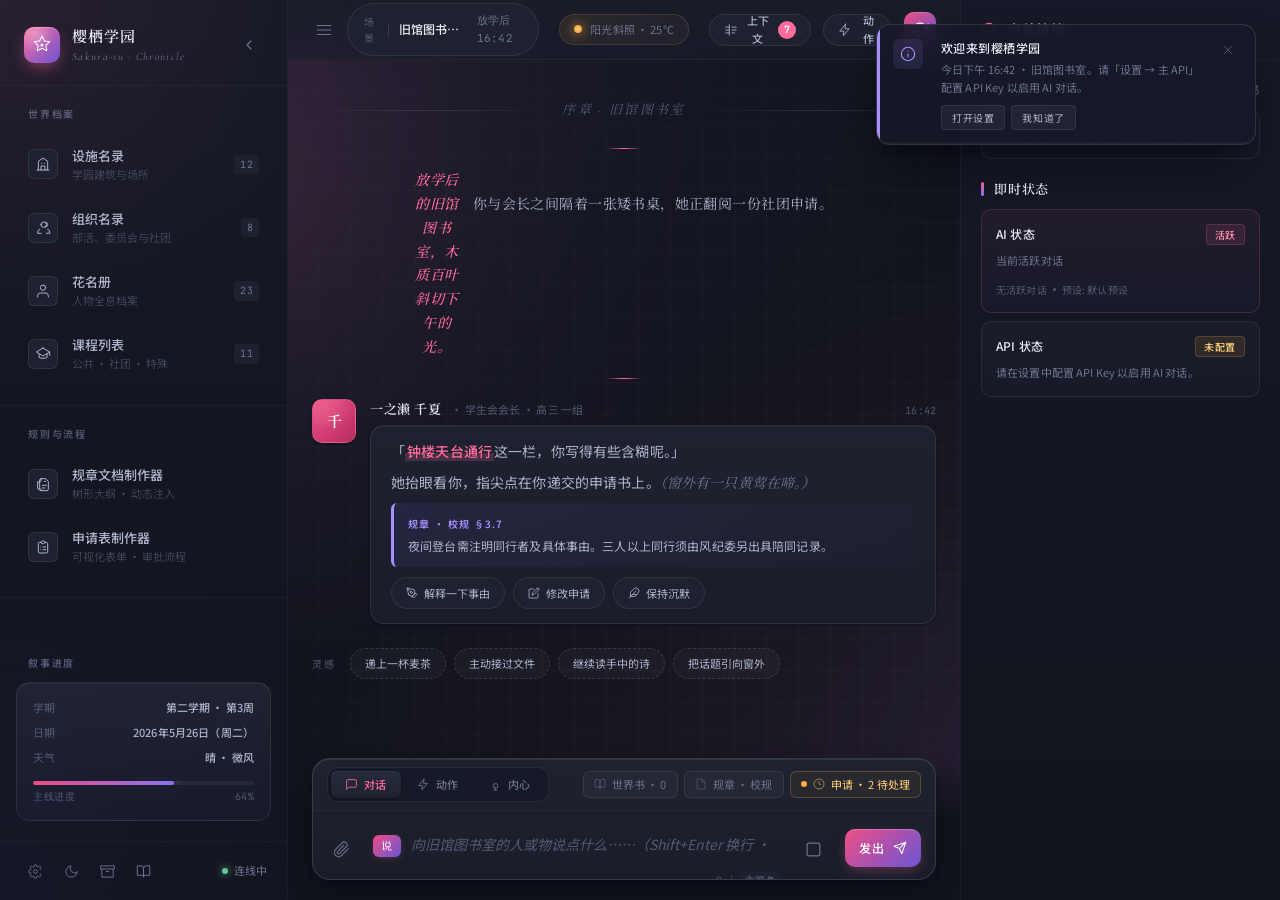
==== commit d35f0c2c: "refactor: 删除扩展中心与变量管理全部代码 (9 文件删除, 9 文件修改) 移除: 模板引擎、脚本运行时、事件总线、扩展 API、斜杠命令、变量系统、 vars-merger、扩展 UI、扩" ====
--- a/index.html
+++ b/index.html
@@ -22,7 +22,6 @@
 <link rel="stylesheet" href="styles/form-editor.css" />
 <link rel="stylesheet" href="styles/notifications.css" />
 <link rel="stylesheet" href="styles/sillytavern.css" />
-<link rel="stylesheet" href="styles/extensions.css" />
 </head>
 <body>
 <!-- 装饰背景层 -->
@@ -160,12 +159,6 @@
       </button>
       <button class="footer-btn" id="lorebook-btn" data-tip="世界书管理">
         <svg viewBox="0 0 24 24" fill="none" stroke="currentColor" stroke-width="1.5"><path d="M2 3h6a4 4 0 0 1 4 4v14a3 3 0 0 0-3-3H2zM22 3h-6a4 4 0 0 0-4 4v14a3 3 0 0 1 3-3h7z"/></svg>
-      </button>
-      <button class="footer-btn" id="variables-btn" data-tip="变量管理">
-        <svg viewBox="0 0 24 24" fill="none" stroke="currentColor" stroke-width="1.5"><path d="M4 7V4h16v3M9 21h6M12 17v4"/><path d="M8 7v4a4 4 0 0 0 8 0V7"/></svg>
-      </button>
-      <button class="footer-btn" id="extensions-btn" data-tip="扩展中心">
-        <svg viewBox="0 0 24 24" fill="none" stroke="currentColor" stroke-width="1.5"><path d="M12 3v3M12 18v3M3 12h3M18 12h3M5.6 5.6l2.1 2.1M16.3 16.3l2.1 2.1M5.6 18.4l2.1-2.1M16.3 7.7l2.1-2.1" stroke-linecap="round"/><circle cx="12" cy="12" r="3"/></svg>
       </button>
       <div class="footer-spacer"></div>
       <div class="footer-status">
@@ -238,10 +231,6 @@
             <button class="mode-tab" data-mode="think" role="tab" aria-selected="false">
               <svg viewBox="0 0 24 24" fill="none" stroke="currentColor" stroke-width="1.6"><path d="M9.66 18H14.34A2 2 0 0 0 16 16.59V14a4 4 0 1 0-8 0v2.59A2 2 0 0 0 9.66 18zM12 22v-2M9 22h6" stroke-linecap="round" stroke-linejoin="round"/></svg>
               <span>内心</span>
-            </button>
-            <button class="mode-tab" data-mode="cmd" role="tab" aria-selected="false">
-              <svg viewBox="0 0 24 24" fill="none" stroke="currentColor" stroke-width="1.6"><path d="M4 17l6-6-6-6M12 19h8" stroke-linecap="round" stroke-linejoin="round"/></svg>
-              <span>命令</span>
             </button>
           </div>
           <div class="composer-context">
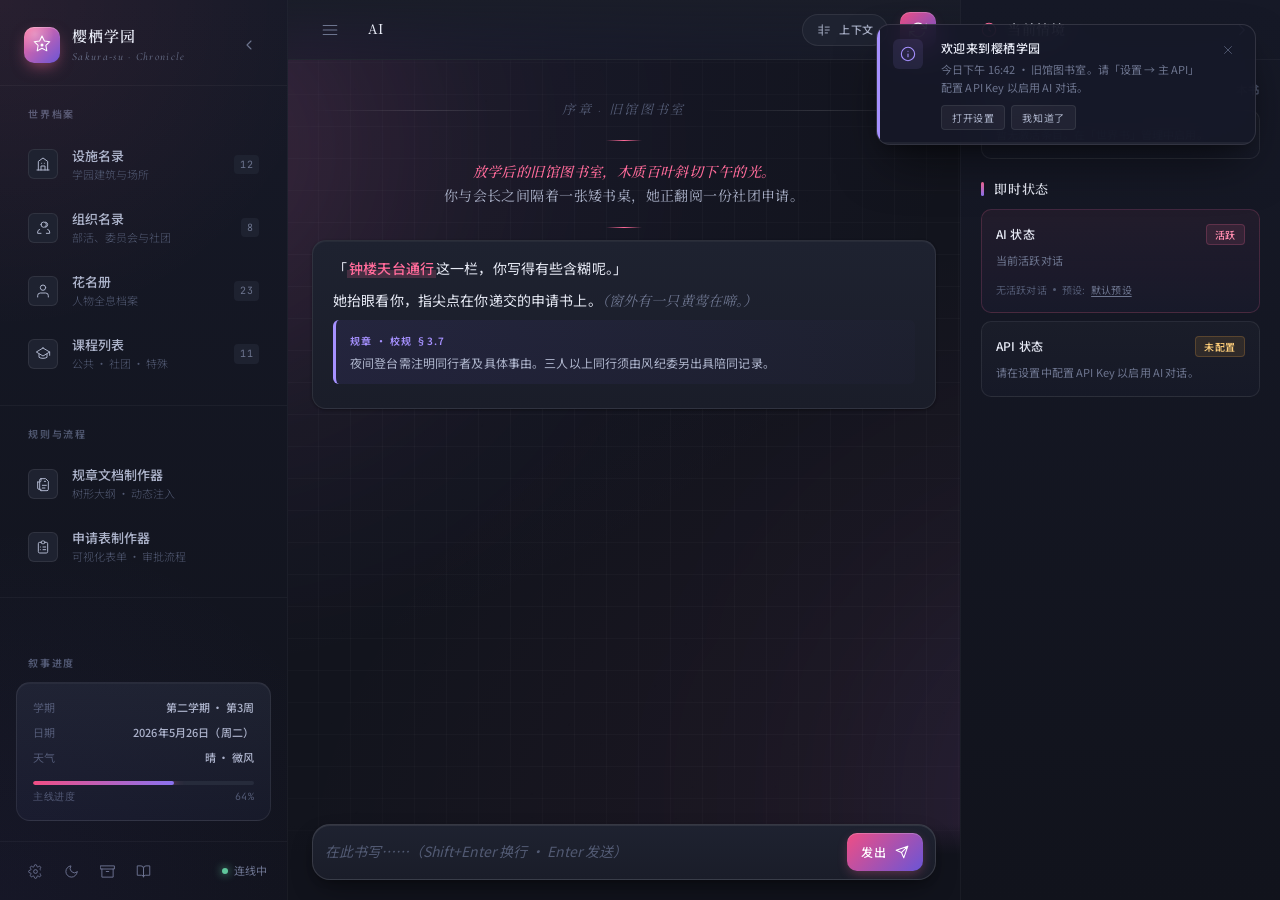
==== commit d8b07917: "feat: 小说式交互界面 — 移除模式标签/头像，背景色区分角色，w2g 驱动动态建议栏 -index.html: 移除对话/动作/内心模式标签、场景面包屑、天气条、composer 上下文标签、前" ====
--- a/index.html
+++ b/index.html
@@ -175,28 +175,11 @@
         <button class="iconbtn" id="open-sidebar" aria-label="展开侧边栏" data-tip="展开">
           <svg viewBox="0 0 24 24" fill="none" stroke="currentColor" stroke-width="1.6"><path d="M3 6h18M3 12h18M3 18h18" stroke-linecap="round"/></svg>
         </button>
-        <div class="scene-crumb">
-          <span class="crumb-tag">场景</span>
-          <span class="crumb-divider"></span>
-          <span class="crumb-name">旧馆图书室 · 西窗席</span>
-          <span class="crumb-meta">放学后 16:42</span>
-        </div>
-      </div>
-      <div class="topbar-center">
-        <div class="weather-strip" aria-hidden="true">
-          <span class="weather-sun"></span>
-          <span class="weather-text">阳光斜照 · 25℃</span>
-        </div>
-      </div>
-      <div class="topbar-right">
+        <span class="topbar-char-name" id="topbar-char-name">旧馆图书室</span></div>
+	      <div class="topbar-right">
         <button class="chip-btn" id="ctx-toggle" data-tip="上下文面板">
           <svg viewBox="0 0 24 24" fill="none" stroke="currentColor" stroke-width="1.5"><path d="M9 3v18M3 7h6M3 12h6M3 17h6M14 7h7M14 12h7M14 17h4" stroke-linecap="round"/></svg>
           <span>上下文</span>
-          <span class="chip-num">7</span>
-        </button>
-        <button class="chip-btn" id="quick-actions" data-tip="快捷动作">
-          <svg viewBox="0 0 24 24" fill="none" stroke="currentColor" stroke-width="1.5"><path d="M13 2L3 14h7l-1 8 10-12h-7l1-8z" stroke-linecap="round" stroke-linejoin="round"/></svg>
-          <span>动作</span>
         </button>
         <button class="iconbtn iconbtn-primary" id="new-turn" data-tip="新一轮">
           <svg viewBox="0 0 24 24" fill="none" stroke="currentColor" stroke-width="1.6"><path d="M23 4v6h-6M1 20v-6h6M3.51 9a9 9 0 0 1 14.85-3.36L23 10M1 14l4.64 4.36A9 9 0 0 0 20.49 15" stroke-linecap="round" stroke-linejoin="round"/></svg>
@@ -207,69 +190,29 @@
     <div class="chat-shell" id="chat-shell">
       <div class="chat-stream" id="chat-stream"><!-- 由 chat.js 注入 --></div>
 
-      <div class="chat-suggest" id="chat-suggest" aria-label="即时建议">
-        <span class="suggest-label">灵感</span>
-        <button class="suggest-pill" data-fill="（向千夏会长靠近半步）你最近有些累吧。">递上一杯麦茶</button>
-        <button class="suggest-pill" data-fill="我可以帮你看看这份社团申请表。">主动接过文件</button>
-        <button class="suggest-pill" data-fill="（沉默地翻开手中的诗集）">继续读手中的诗</button>
-        <button class="suggest-pill" data-fill="窗外的银杏开始变色了，你注意到了吗？">把话题引向窗外</button>
-      </div>
+      <div class="chat-suggest" id="chat-suggest" aria-label="行动选项" style="display:none;">
+	        <span class="suggest-label">行动选项</span>
+	        <span class="suggest-pills" id="suggest-pills"></span>
+	      </div>
     </div>
 
     <footer class="composer" id="composer">
       <div class="composer-shell">
-        <div class="composer-row composer-row-top">
-          <div class="composer-mode" role="tablist" aria-label="叙述模式">
-            <button class="mode-tab is-active" data-mode="say" role="tab" aria-selected="true">
-              <svg viewBox="0 0 24 24" fill="none" stroke="currentColor" stroke-width="1.6"><path d="M21 15a2 2 0 0 1-2 2H7l-4 4V5a2 2 0 0 1 2-2h14a2 2 0 0 1 2 2z" stroke-linecap="round" stroke-linejoin="round"/></svg>
-              <span>对话</span>
-            </button>
-            <button class="mode-tab" data-mode="act" role="tab" aria-selected="false">
-              <svg viewBox="0 0 24 24" fill="none" stroke="currentColor" stroke-width="1.6"><path d="M13 2L3 14h7l-1 8 10-12h-7l1-8z" stroke-linecap="round" stroke-linejoin="round"/></svg>
-              <span>动作</span>
-            </button>
-            <button class="mode-tab" data-mode="think" role="tab" aria-selected="false">
-              <svg viewBox="0 0 24 24" fill="none" stroke="currentColor" stroke-width="1.6"><path d="M9.66 18H14.34A2 2 0 0 0 16 16.59V14a4 4 0 1 0-8 0v2.59A2 2 0 0 0 9.66 18zM12 22v-2M9 22h6" stroke-linecap="round" stroke-linejoin="round"/></svg>
-              <span>内心</span>
-            </button>
-          </div>
-          <div class="composer-context">
-            <span class="ctx-tag" data-tip="当前激活的世界书条目数">
-              <svg viewBox="0 0 24 24" fill="none" stroke="currentColor" stroke-width="1.5"><path d="M2 3h6a4 4 0 0 1 4 4v14a3 3 0 0 0-3-3H2zM22 3h-6a4 4 0 0 0-4 4v14a3 3 0 0 1 3-3h7z"/></svg>
-              <span>世界书 · 7</span>
-            </span>
-            <span class="ctx-tag" data-tip="将随发言注入的规章">
-              <svg viewBox="0 0 24 24" fill="none" stroke="currentColor" stroke-width="1.5"><path d="M14 2H6a2 2 0 0 0-2 2v16a2 2 0 0 0 2 2h12a2 2 0 0 0 2-2V8zM14 2v6h6"/></svg>
-              <span>规章 · 校规</span>
-            </span>
-            <span class="ctx-tag ctx-tag-pending" data-tip="审批中的申请数">
-              <svg viewBox="0 0 24 24" fill="none" stroke="currentColor" stroke-width="1.5"><circle cx="12" cy="12" r="10"/><path d="M12 6v6l4 2"/></svg>
-              <span>申请 · 2 待处理</span>
-            </span>
-          </div>
-        </div>
+        
         <div class="composer-row composer-row-input">
-          <button class="composer-icon" data-tip="附加场景物" aria-label="附加">
-            <svg viewBox="0 0 24 24" fill="none" stroke="currentColor" stroke-width="1.6"><path d="M21.44 11.05l-9.19 9.19a6 6 0 0 1-8.49-8.49l9.19-9.19a4 4 0 0 1 5.66 5.66l-9.2 9.19a2 2 0 0 1-2.83-2.83l8.49-8.48" stroke-linecap="round" stroke-linejoin="round"/></svg>
-          </button>
+          
           <div class="composer-input-wrap">
-            <span class="composer-prefix" id="composer-prefix">说</span>
+            
             <textarea
               id="composer-input"
               class="composer-input"
               rows="1"
-              placeholder="向旧馆图书室的人或物说点什么……（Shift+Enter 换行 · Enter 发送）"
+              placeholder="在此书写……（Shift+Enter 换行 · Enter 发送）"
               spellcheck="false"
             ></textarea>
-            <div class="composer-meta">
-              <span class="meta-counter" id="char-counter">0</span>
-              <span class="meta-divider"></span>
-              <span class="meta-tag">主视角</span>
-            </div>
+            
           </div>
-          <button class="composer-icon" id="dice-btn" data-tip="掷骰决定">
-            <svg viewBox="0 0 24 24" fill="none" stroke="currentColor" stroke-width="1.6"><rect x="3" y="3" width="18" height="18" rx="3"/><path d="M8 8h.01M16 8h.01M8 16h.01M16 16h.01M12 12h.01"/></svg>
-          </button>
+          
           <button class="composer-send" id="composer-send">
             <span>发出</span>
             <svg viewBox="0 0 24 24" fill="none" stroke="currentColor" stroke-width="1.8"><path d="M22 2L11 13M22 2l-7 20-4-9-9-4 20-7z" stroke-linecap="round" stroke-linejoin="round"/></svg>
--- a/styles/chat.css
+++ b/styles/chat.css
@@ -1,5 +1,5 @@
 /* ==========================================================
- * chat.css — 对话流与输入区
+ * chat.css — 小说式对话流与输入区
  * ========================================================== */
 .chat-shell {
   position: relative;
@@ -12,7 +12,7 @@
   max-width: 820px;
   margin: 0 auto;
   display: flex; flex-direction: column;
-  gap: var(--sp-10);
+  gap: var(--sp-6);
   padding-bottom: var(--sp-12);
 }
 
@@ -34,7 +34,7 @@
   text-transform: uppercase;
 }
 
-/* —— 系统旁白（Narration） —— */
+/* —— 旁白 —— */
 .bubble.narration {
   position: relative;
   padding: var(--sp-10) var(--sp-12);
@@ -61,94 +61,37 @@
   font-weight: 500;
 }
 
-/* —— 角色对白 —— */
+/* —— 小说气泡（无头像，背景深浅区分） —— */
 .bubble {
   position: relative;
-  display: grid;
-  grid-template-columns: 44px 1fr;
-  gap: var(--sp-7);
-  align-items: flex-start;
+  padding: var(--sp-8) var(--sp-10);
+  border-radius: var(--r-lg);
+  font-size: var(--fs-base);
+  line-height: var(--lh-relaxed);
+  color: var(--fg-primary);
+  max-width: 100%;
+  overflow-wrap: break-word;
   animation: fadeUp var(--t-slow) var(--ease-out);
 }
-.bubble.from-user { grid-template-columns: 1fr 44px; direction: rtl; }
-.bubble.from-user > * { direction: ltr; }
-
-.bubble-avatar {
-  width: 44px; height: 44px;
-  border-radius: var(--r-md);
-  background: linear-gradient(135deg, var(--ink-700), var(--ink-800));
-  border: 1px solid var(--border-base);
-  position: relative;
-  overflow: hidden;
-  flex-shrink: 0;
-  display: grid; place-items: center;
-  font-family: var(--font-serif);
-  font-weight: 600;
-  font-size: var(--fs-lg);
-  color: var(--fg-secondary);
-  letter-spacing: 0;
-  box-shadow: var(--shadow-sm), var(--shadow-inset);
-}
-.bubble-avatar::after {
-  content: ""; position: absolute; inset: 0;
-  background: radial-gradient(circle at 30% 20%, rgba(255,255,255,0.12), transparent 60%);
-}
-.bubble-avatar.tone-sakura { background: linear-gradient(135deg, var(--sakura-500), var(--sakura-700)); color: #fff; }
-.bubble-avatar.tone-wisteria { background: linear-gradient(135deg, var(--wisteria-400), var(--wisteria-600)); color: #fff; }
-.bubble-avatar.tone-moss { background: linear-gradient(135deg, var(--moss-300), var(--moss-500)); color: #fff; }
-.bubble-avatar.tone-amber { background: linear-gradient(135deg, var(--amber-300), var(--amber-500)); color: #fff; }
-.bubble-avatar.tone-ink { background: linear-gradient(135deg, var(--ink-500), var(--ink-700)); color: var(--ink-25); }
-
-.bubble-body { display: flex; flex-direction: column; gap: var(--sp-3); min-width: 0; }
-.bubble-meta {
-  display: flex; align-items: baseline; gap: var(--sp-5);
-  font-size: var(--fs-xs);
-}
-.bubble-name {
-  font-family: var(--font-serif);
-  font-weight: 600;
-  color: var(--fg-primary);
-  font-size: var(--fs-md);
-  letter-spacing: 0.04em;
-}
-.bubble-role {
-  color: var(--fg-quaternary);
-  font-weight: 400;
-  letter-spacing: 0.02em;
-}
-.bubble-time {
-  color: var(--fg-quaternary);
-  font-family: var(--font-mono);
-  font-size: var(--fs-2xs);
-  margin-left: auto;
-}
-.bubble.from-user .bubble-meta { justify-content: flex-end; }
-.bubble.from-user .bubble-time { margin-left: 0; margin-right: auto; }
-
-.bubble-content {
-  position: relative;
-  padding: var(--sp-7) var(--sp-10);
-  border-radius: var(--r-lg);
+
+/* AI 消息 — 深色背景 */
+.bubble.from-npc {
   background: linear-gradient(180deg, var(--ink-800), var(--ink-850));
   border: 1px solid var(--border-soft);
-  font-size: var(--fs-base);
-  line-height: var(--lh-relaxed);
-  color: var(--fg-secondary);
   box-shadow: var(--shadow-sm), var(--shadow-inset);
-  max-width: 100%;
-  overflow-wrap: break-word;
-}
-
-.bubble.from-user .bubble-content {
-  background: linear-gradient(180deg, rgba(240,78,132,0.10), rgba(106,85,214,0.06));
-  border-color: rgba(255, 107, 154, 0.20);
+}
+
+/* 用户消息 — 浅色/暖色背景区分 */
+.bubble.from-user {
+  background: linear-gradient(180deg, rgba(240,78,132,0.08), rgba(106,85,214,0.04));
+  border: 1px solid rgba(255, 107, 154, 0.16);
   color: var(--fg-primary);
 }
 
 .bubble-content p { margin-bottom: var(--sp-4); }
 .bubble-content p:last-child { margin-bottom: 0; }
 
-/* —— 内心独白（斜体灰色） —— */
+/* —— 内心独白 —— */
 .bubble-content .inner {
   display: block;
   font-style: italic;
@@ -195,32 +138,7 @@
   margin-bottom: 4px;
 }
 
-/* —— 操作选项 —— */
-.bubble-options {
-  display: flex; flex-wrap: wrap; gap: var(--sp-4);
-  margin-top: var(--sp-5);
-}
-.option-chip {
-  display: inline-flex; align-items: center; gap: var(--sp-3);
-  padding: 6px var(--sp-7);
-  border-radius: var(--r-full);
-  background: var(--bg-elevated);
-  border: 1px solid var(--border-soft);
-  color: var(--fg-secondary);
-  font-size: var(--fs-xs);
-  cursor: pointer;
-  transition: all var(--t-fast);
-}
-.option-chip:hover {
-  background: var(--bg-floating);
-  border-color: var(--accent);
-  color: var(--accent);
-  transform: translateY(-1px);
-  box-shadow: 0 4px 12px -4px var(--accent-glow);
-}
-.option-chip svg { width: 12px; height: 12px; }
-
-/* —— Bubble actions（hover出现） —— */
+/* —— Bubble hover actions —— */
 .bubble-actions {
   position: absolute;
   top: var(--sp-3); right: var(--sp-3);
@@ -234,7 +152,7 @@
   padding: 2px;
   box-shadow: var(--shadow-sm);
 }
-.bubble-content:hover .bubble-actions { opacity: 1; transform: translateY(0); }
+.bubble:hover .bubble-actions { opacity: 1; transform: translateY(0); }
 .bubble-action {
   width: 22px; height: 22px;
   display: grid; place-items: center;
@@ -245,7 +163,46 @@
 .bubble-action:hover { background: var(--bg-hover); color: var(--fg-primary); }
 .bubble-action svg { width: 13px; height: 13px; }
 
-/* —— Typing 状态 —— */
+/* —— 思考折叠 —— */
+.st-thinking-fold {
+  margin-bottom: var(--sp-4);
+  background: rgba(255, 174, 66, 0.04);
+  border: 1px solid rgba(255, 174, 66, 0.15);
+  border-radius: var(--r-sm);
+  padding: var(--sp-4) var(--sp-6);
+}
+.st-thinking-summary {
+  font-size: var(--fs-xs);
+  color: var(--fg-tertiary);
+  cursor: pointer;
+  user-select: none;
+}
+.st-thinking-body {
+  margin-top: var(--sp-3);
+  font-size: var(--fs-sm);
+  color: var(--fg-secondary);
+  font-style: italic;
+  line-height: var(--lh-relaxed);
+}
+
+/* —— 总结折叠 —— */
+.st-sum-fold {
+  margin-top: var(--sp-4);
+  border-top: 1px solid var(--border-faint);
+  padding-top: var(--sp-3);
+}
+.st-sum-fold summary {
+  font-size: var(--fs-xs);
+  color: var(--fg-quaternary);
+  cursor: pointer;
+}
+.st-sum-fold p {
+  font-size: var(--fs-sm);
+  color: var(--fg-secondary);
+  margin-top: var(--sp-2);
+}
+
+/* —— Typing 动画 —— */
 .bubble-typing { display: flex; gap: 4px; padding: 6px 0; }
 .bubble-typing span {
   width: 6px; height: 6px;
@@ -260,59 +217,16 @@
   30% { transform: translateY(-6px); opacity: 1; }
 }
 
-/* —— 系统事件卡片（如审批进度） —— */
-.event-card {
-  position: relative;
-  padding: var(--sp-7) var(--sp-10);
-  border-radius: var(--r-lg);
-  background: linear-gradient(180deg, rgba(255, 174, 66, 0.06), transparent);
-  border: 1px solid rgba(255, 174, 66, 0.20);
-  display: flex; flex-direction: column; gap: var(--sp-5);
-  animation: fadeUp var(--t-slow) var(--ease-out);
-}
-.event-head {
-  display: flex; align-items: center; gap: var(--sp-5);
-  font-size: var(--fs-sm);
-  color: var(--amber-200);
-  letter-spacing: 0.04em;
-  font-weight: 500;
-}
-.event-head svg { width: 16px; height: 16px; }
-.event-body {
-  font-size: var(--fs-sm);
-  color: var(--fg-secondary);
-  line-height: var(--lh-relaxed);
-}
-.event-progress {
-  display: flex; align-items: center; gap: var(--sp-4);
-}
-.event-step {
-  flex: 1;
-  display: flex; flex-direction: column; gap: 4px;
-  align-items: flex-start;
-  padding: var(--sp-3) var(--sp-5);
-  border-radius: var(--r-sm);
-  background: rgba(255,255,255,0.03);
-  border: 1px solid var(--border-soft);
-}
-.event-step-name { font-size: var(--fs-2xs); color: var(--fg-tertiary); letter-spacing: 0.06em; }
-.event-step-state { font-size: var(--fs-xs); color: var(--fg-secondary); }
-.event-step.is-done { background: rgba(95, 201, 154, 0.08); border-color: rgba(95,201,154,0.3); }
-.event-step.is-done .event-step-state { color: var(--moss-200); }
-.event-step.is-current { background: rgba(255,174,66,0.10); border-color: rgba(255,174,66,0.45); }
-.event-step.is-current .event-step-state { color: var(--amber-200); font-weight: 500; }
-.event-arrow {
-  flex-shrink: 0;
-  color: var(--fg-quaternary);
-}
-.event-arrow svg { width: 14px; height: 14px; }
-
-/* —— 即时建议 —— */
+/* ==========================================================
+ * 行动选项建议栏
+ * ========================================================== */
 .chat-suggest {
   max-width: 820px;
   margin: 0 auto var(--sp-4);
   display: flex; align-items: center; flex-wrap: wrap;
   gap: var(--sp-4);
+  min-height: 0;
+  transition: all var(--t-fast);
 }
 .suggest-label {
   font-size: var(--fs-2xs);
@@ -320,6 +234,10 @@
   text-transform: uppercase;
   color: var(--fg-quaternary);
   margin-right: var(--sp-3);
+  flex-shrink: 0;
+}
+.suggest-pills {
+  display: flex; flex-wrap: wrap; gap: var(--sp-4);
 }
 .suggest-pill {
   padding: 6px var(--sp-7);
@@ -328,7 +246,9 @@
   border: 1px dashed var(--border-base);
   color: var(--fg-secondary);
   font-size: var(--fs-xs);
+  cursor: pointer;
   transition: all var(--t-fast);
+  white-space: nowrap;
 }
 .suggest-pill:hover {
   background: rgba(255,107,154,0.06);
@@ -339,7 +259,7 @@
 }
 
 /* ==========================================================
- * 输入区 Composer
+ * 输入区 Composer（精简版）
  * ========================================================== */
 .composer {
   position: relative;
@@ -368,100 +288,15 @@
   padding: var(--sp-5) var(--sp-7);
   display: flex; align-items: center; gap: var(--sp-7);
 }
-.composer-row-top {
-  border-bottom: 1px solid var(--border-faint);
-  padding: var(--sp-4) var(--sp-7);
-}
 .composer-row-input {
-  align-items: flex-end;
-  padding: var(--sp-6) var(--sp-7) var(--sp-6) var(--sp-5);
-}
-
-.composer-mode {
-  display: flex; gap: 2px;
-  padding: 3px;
-  border-radius: var(--r-md);
-  background: var(--ink-900);
-  border: 1px solid var(--border-soft);
-}
-.mode-tab {
-  display: inline-flex; align-items: center; gap: var(--sp-3);
-  padding: 5px var(--sp-7);
-  border-radius: var(--r-sm);
-  color: var(--fg-tertiary);
-  font-size: var(--fs-xs);
-  font-weight: 500;
-  letter-spacing: 0.04em;
-  transition: all var(--t-fast);
-}
-.mode-tab svg { width: 13px; height: 13px; }
-.mode-tab:hover { color: var(--fg-primary); }
-.mode-tab.is-active {
-  background: linear-gradient(180deg, var(--ink-700), var(--ink-800));
-  color: var(--accent);
-  box-shadow: var(--shadow-sm), var(--shadow-inset);
-}
-
-.composer-context {
-  display: flex; align-items: center; gap: var(--sp-3);
-  margin-left: auto;
-}
-.ctx-tag {
-  display: inline-flex; align-items: center; gap: var(--sp-3);
-  padding: 4px var(--sp-5);
-  border-radius: var(--r-sm);
-  background: rgba(255,255,255,0.03);
-  border: 1px solid var(--border-soft);
-  color: var(--fg-tertiary);
-  font-size: var(--fs-xs);
-  cursor: default;
-  transition: all var(--t-fast);
-}
-.ctx-tag:hover { background: var(--bg-elevated); color: var(--fg-secondary); }
-.ctx-tag svg { width: 12px; height: 12px; opacity: 0.7; }
-.ctx-tag-pending {
-  color: var(--amber-200);
-  border-color: rgba(255, 174, 66, 0.25);
-  background: rgba(255, 174, 66, 0.05);
-}
-.ctx-tag-pending::before {
-  content: ""; width: 6px; height: 6px; border-radius: 50%;
-  background: var(--amber-300);
-  animation: pulse-soft 1.5s ease-in-out infinite;
-}
-
-.composer-icon {
-  width: 36px; height: 36px;
-  display: grid; place-items: center;
-  border-radius: var(--r-md);
-  color: var(--fg-tertiary);
-  flex-shrink: 0;
-  transition: all var(--t-fast);
-}
-.composer-icon:hover { background: var(--bg-hover); color: var(--accent); transform: rotate(-6deg); }
-.composer-icon svg { width: 17px; height: 17px; }
+  align-items: center;
+  padding: var(--sp-4) var(--sp-6);
+}
 
 .composer-input-wrap {
   flex: 1;
-  display: flex; align-items: flex-start; gap: var(--sp-5);
-  padding: var(--sp-5) 0;
-  position: relative;
+  display: flex; align-items: center; gap: var(--sp-5);
   min-width: 0;
-}
-.composer-prefix {
-  flex-shrink: 0;
-  margin-top: 2px;
-  display: inline-flex; align-items: center;
-  height: 22px;
-  padding: 0 var(--sp-4);
-  border-radius: var(--r-sm);
-  background: linear-gradient(135deg, var(--sakura-500), var(--wisteria-500));
-  color: #fff;
-  font-size: var(--fs-xs);
-  font-family: var(--font-serif);
-  font-weight: 500;
-  letter-spacing: 0.1em;
-  box-shadow: 0 2px 8px -2px var(--accent-glow);
 }
 .composer-input {
   flex: 1;
@@ -473,7 +308,7 @@
   font-family: var(--font-sans);
   line-height: var(--lh-relaxed);
   color: var(--fg-primary);
-  padding: 0;
+  padding: var(--sp-3) 0;
   max-height: 200px;
   min-height: 24px;
   width: 100%;
@@ -481,22 +316,6 @@
 .composer-input::placeholder {
   color: var(--fg-quaternary);
   font-style: italic;
-}
-.composer-meta {
-  position: absolute;
-  bottom: -22px; right: 0;
-  display: flex; align-items: center; gap: var(--sp-4);
-  font-size: var(--fs-2xs);
-  color: var(--fg-quaternary);
-  font-family: var(--font-mono);
-  letter-spacing: 0.04em;
-}
-.meta-divider { width: 1px; height: 10px; background: var(--border-base); }
-.meta-tag {
-  padding: 1px 5px;
-  border-radius: var(--r-xs);
-  background: var(--bg-elevated);
-  color: var(--fg-tertiary);
 }
 
 .composer-send {
@@ -525,3 +344,60 @@
 .composer-send:hover { transform: translateY(-1px); box-shadow: 0 6px 18px -2px var(--accent-glow), inset 0 1px 0 rgba(255,255,255,0.2); }
 .composer-send:active { transform: translateY(0); }
 .composer-send svg { width: 14px; height: 14px; }
+
+/* —— 顶栏精简 —— */
+.topbar-char-name {
+  font-family: var(--font-serif);
+  font-size: var(--fs-md);
+  color: var(--fg-primary);
+  font-weight: 500;
+  letter-spacing: 0.04em;
+  margin-left: var(--sp-4);
+}
+
+/* —— 系统事件卡片 —— */
+.event-card {
+  position: relative;
+  padding: var(--sp-7) var(--sp-10);
+  border-radius: var(--r-lg);
+  background: linear-gradient(180deg, rgba(255, 174, 66, 0.06), transparent);
+  border: 1px solid rgba(255, 174, 66, 0.20);
+  display: flex; flex-direction: column; gap: var(--sp-5);
+  animation: fadeUp var(--t-slow) var(--ease-out);
+}
+.event-head {
+  display: flex; align-items: center; gap: var(--sp-5);
+  font-size: var(--fs-sm);
+  color: var(--amber-200);
+  letter-spacing: 0.04em;
+  font-weight: 500;
+}
+.event-head svg { width: 16px; height: 16px; }
+.event-body {
+  font-size: var(--fs-sm);
+  color: var(--fg-secondary);
+  line-height: var(--lh-relaxed);
+}
+.event-progress {
+  display: flex; align-items: center; gap: var(--sp-4);
+}
+.event-step {
+  flex: 1;
+  display: flex; flex-direction: column; gap: 4px;
+  align-items: flex-start;
+  padding: var(--sp-3) var(--sp-5);
+  border-radius: var(--r-sm);
+  background: rgba(255,255,255,0.03);
+  border: 1px solid var(--border-soft);
+}
+.event-step-name { font-size: var(--fs-2xs); color: var(--fg-tertiary); letter-spacing: 0.06em; }
+.event-step-state { font-size: var(--fs-xs); color: var(--fg-secondary); }
+.event-step.is-done { background: rgba(95, 201, 154, 0.08); border-color: rgba(95,201,154,0.3); }
+.event-step.is-done .event-step-state { color: var(--moss-200); }
+.event-step.is-current { background: rgba(255,174,66,0.10); border-color: rgba(255,174,66,0.45); }
+.event-step.is-current .event-step-state { color: var(--amber-200); font-weight: 500; }
+.event-arrow {
+  flex-shrink: 0;
+  color: var(--fg-quaternary);
+}
+.event-arrow svg { width: 14px; height: 14px; }
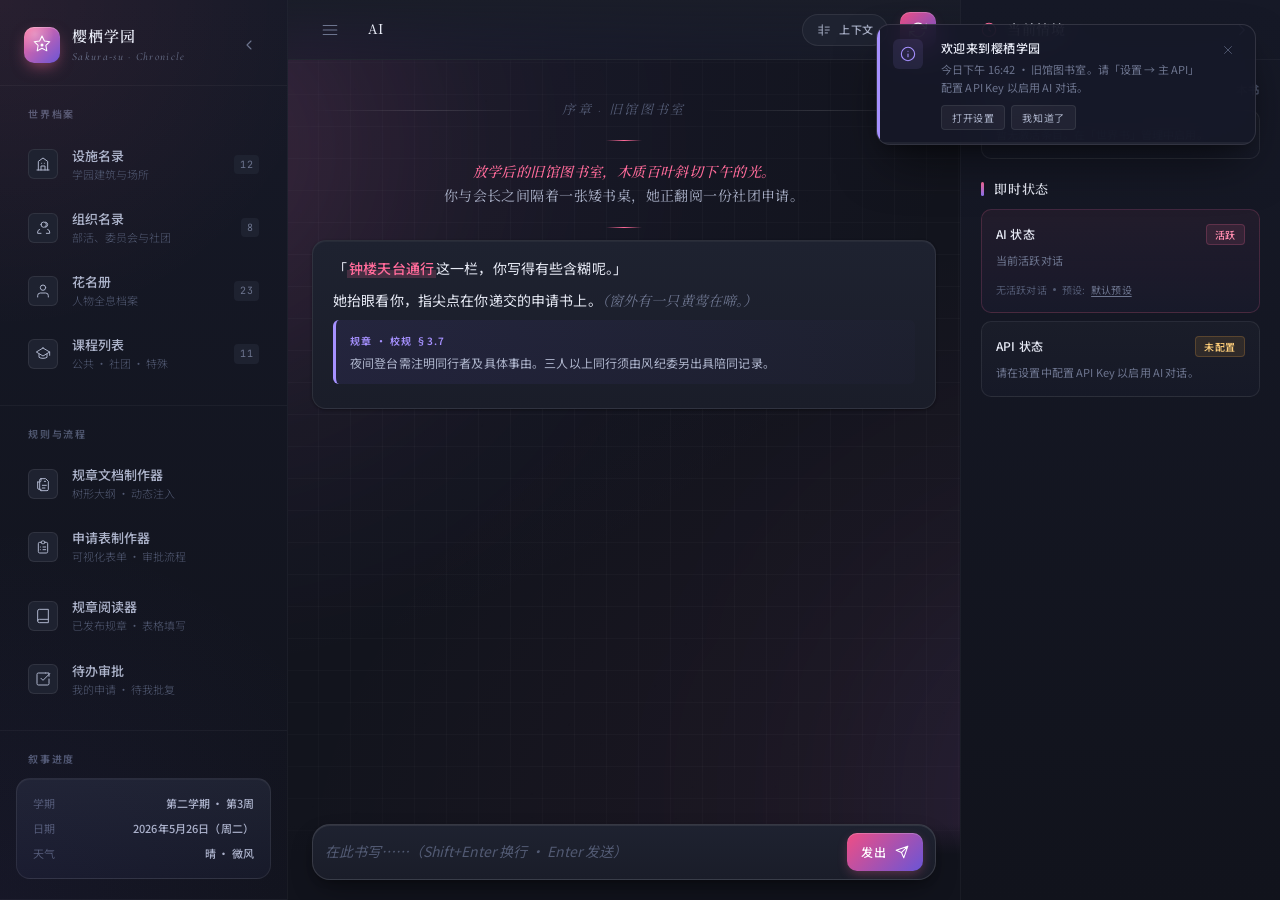
==== commit 7d6f171f: "feat: 规章阅读器 + 待办审批面板 + 预设快捷按钮 - 侧边栏: 移除主线进度条，新增"规章阅读器"和"待办审批"导航项 - 预设按钮: 侧边栏底部新增预设管理快捷入口 - rules-rea" ====
--- a/index.html
+++ b/index.html
@@ -123,6 +123,26 @@
           </span>
         </button>
       </nav>
+      <nav class="nav-list" role="list" style="margin-top: var(--sp-4);">
+        <button class="nav-item" data-modal="rules-reader" data-shortcut="E">
+          <span class="nav-icon" aria-hidden="true">
+            <svg viewBox="0 0 24 24" fill="none" stroke="currentColor" stroke-width="1.5"><path d="M4 19.5A2.5 2.5 0 0 1 6.5 17H20M4 19.5A2.5 2.5 0 0 0 6.5 22H20V2H6.5A2.5 2.5 0 0 0 4 4.5v15z"/></svg>
+          </span>
+          <span class="nav-text">
+            <span class="nav-title">规章阅读器</span>
+            <span class="nav-desc">已发布规章 · 表格填写</span>
+          </span>
+        </button>
+        <button class="nav-item" data-modal="todo" data-shortcut="T">
+          <span class="nav-icon" aria-hidden="true">
+            <svg viewBox="0 0 24 24" fill="none" stroke="currentColor" stroke-width="1.5"><path d="M9 11l3 3L22 4M21 12v7a2 2 0 01-2 2H5a2 2 0 01-2-2V5a2 2 0 012-2h11M16 3h5v5" stroke-linecap="round" stroke-linejoin="round"/></svg>
+          </span>
+          <span class="nav-text">
+            <span class="nav-title">待办审批</span>
+            <span class="nav-desc">我的申请 · 待我批复</span>
+          </span>
+        </button>
+      </nav>
     </div>
 
     <div class="sidebar-section sidebar-section-bottom">
@@ -140,10 +160,6 @@
           <span class="progress-card-key">天气</span>
           <span class="progress-card-val">晴 · 微风</span>
         </div>
-        <div class="progress-meter">
-          <div class="progress-meter-bar" style="--p:64%"><span></span></div>
-          <div class="progress-meter-text"><span>主线进度</span><span>64%</span></div>
-        </div>
       </div>
     </div>
 
@@ -159,6 +175,9 @@
       </button>
       <button class="footer-btn" id="lorebook-btn" data-tip="世界书管理">
         <svg viewBox="0 0 24 24" fill="none" stroke="currentColor" stroke-width="1.5"><path d="M2 3h6a4 4 0 0 1 4 4v14a3 3 0 0 0-3-3H2zM22 3h-6a4 4 0 0 0-4 4v14a3 3 0 0 1 3-3h7z"/></svg>
+      </button>
+      <button class="footer-btn" id="preset-btn" data-tip="预设管理">
+        <svg viewBox="0 0 24 24" fill="none" stroke="currentColor" stroke-width="1.5"><path d="M12 2l3.09 6.26L22 9.27l-5 4.87 1.18 6.88L12 17.77l-6.18 3.25L7 14.14 2 9.27l6.91-1.01L12 2z"/></svg>
       </button>
       <div class="footer-spacer"></div>
       <div class="footer-status">
@@ -264,6 +283,8 @@
 <script src="scripts/courses.js"></script>
 <script src="scripts/rules-editor.js"></script>
 <script src="scripts/form-editor.js"></script>
+<script src="scripts/rules-reader.js"></script>
+<script src="scripts/todo.js"></script>
 <script type="module" src="scripts/main.js"></script>
 </body>
 </html>
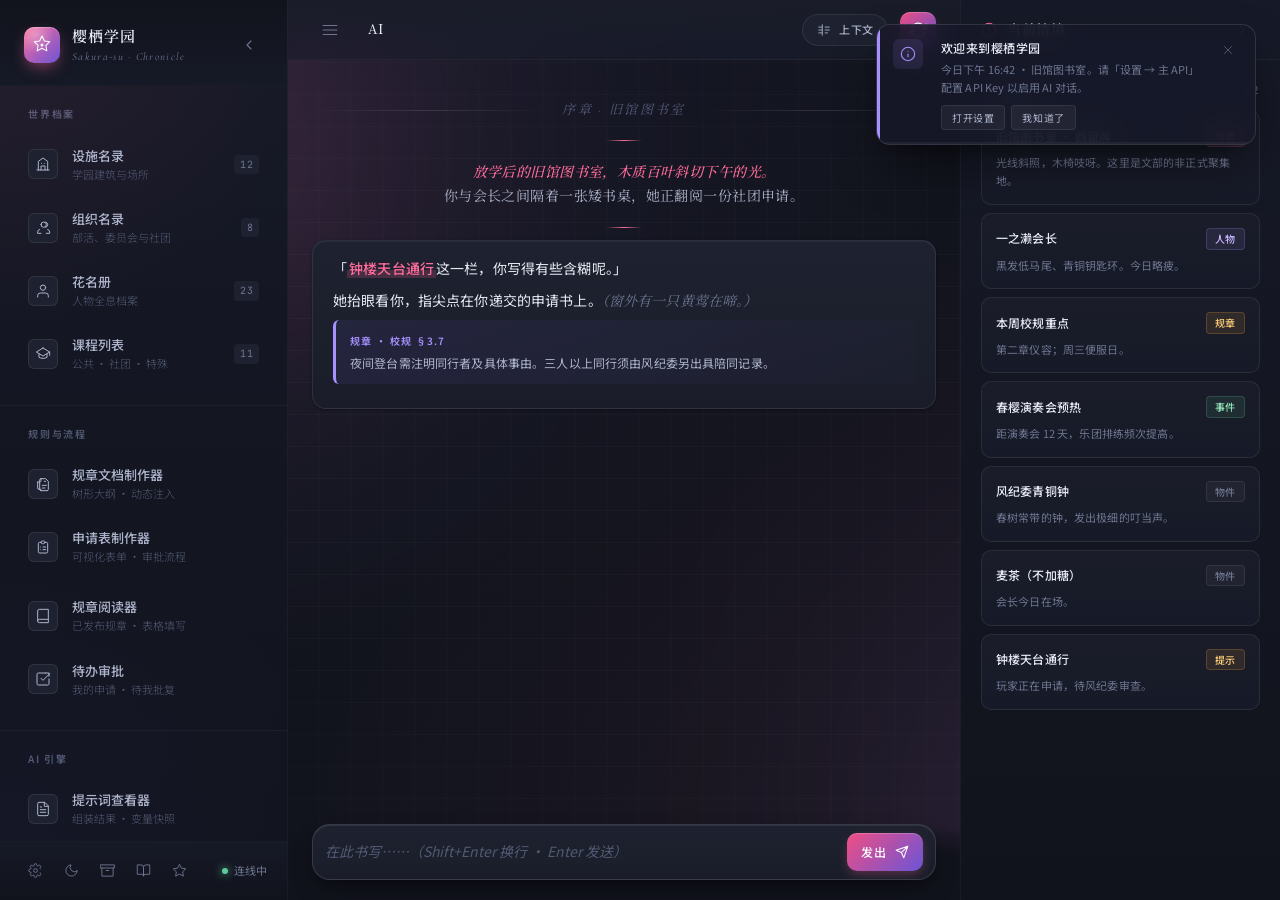
==== commit 1fa82db2: "feat: 注入初始变量 + 侧边栏"AI 引擎"导航区 - index.html: 新增"AI 引擎"侧边栏 section，包含提示词查看器(P)、变量管理(V)、脚本编辑器(S)、世界书管理、预" ====
--- a/index.html
+++ b/index.html
@@ -21,6 +21,7 @@
 <link rel="stylesheet" href="styles/rules-editor.css" />
 <link rel="stylesheet" href="styles/form-editor.css" />
 <link rel="stylesheet" href="styles/notifications.css" />
+<link rel="stylesheet" href="styles/script-editor.css" />
 <link rel="stylesheet" href="styles/sillytavern.css" />
 </head>
 <body>
@@ -140,6 +141,59 @@
           <span class="nav-text">
             <span class="nav-title">待办审批</span>
             <span class="nav-desc">我的申请 · 待我批复</span>
+          </span>
+        </button>
+      </nav>
+    </div>
+
+    <div class="sidebar-section">
+      <div class="sidebar-label">AI 引擎</div>
+      <nav class="nav-list" role="list">
+        <button class="nav-item" data-modal="prompt-viewer" data-shortcut="P">
+          <span class="nav-icon" aria-hidden="true">
+            <svg viewBox="0 0 24 24" fill="none" stroke="currentColor" stroke-width="1.5"><path d="M14 2H6a2 2 0 0 0-2 2v16a2 2 0 0 0 2 2h12a2 2 0 0 0 2-2V8zM14 2v6h6M16 13H8M16 17H8M10 9H8" stroke-linecap="round" stroke-linejoin="round"/></svg>
+          </span>
+          <span class="nav-text">
+            <span class="nav-title">提示词查看器</span>
+            <span class="nav-desc">组装结果 · 变量快照</span>
+          </span>
+        </button>
+        <button class="nav-item" data-modal="variable-manager" data-shortcut="V">
+          <span class="nav-icon" aria-hidden="true">
+            <svg viewBox="0 0 24 24" fill="none" stroke="currentColor" stroke-width="1.5"><path d="M4 7h16M4 12h16M4 17h16M8 3v18" stroke-linecap="round" stroke-linejoin="round"/></svg>
+          </span>
+          <span class="nav-text">
+            <span class="nav-title">变量管理</span>
+            <span class="nav-desc">全局 · 会话 · 消息</span>
+          </span>
+        </button>
+        <button class="nav-item" data-modal="script-editor" data-shortcut="S">
+          <span class="nav-icon" aria-hidden="true">
+            <svg viewBox="0 0 24 24" fill="none" stroke="currentColor" stroke-width="1.5"><polyline points="16 18 22 12 16 6M8 6l-6 6 6 6" stroke-linecap="round" stroke-linejoin="round"/></svg>
+          </span>
+          <span class="nav-text">
+            <span class="nav-title">脚本编辑器</span>
+            <span class="nav-desc">Regex · EJS · 触发器</span>
+          </span>
+        </button>
+      </nav>
+      <nav class="nav-list" role="list" style="margin-top: var(--sp-4);">
+        <button class="nav-item" id="lorebook-nav-btn">
+          <span class="nav-icon" aria-hidden="true">
+            <svg viewBox="0 0 24 24" fill="none" stroke="currentColor" stroke-width="1.5"><path d="M2 3h6a4 4 0 0 1 4 4v14a3 3 0 0 0-3-3H2zM22 3h-6a4 4 0 0 0-4 4v14a3 3 0 0 1 3-3h7z"/></svg>
+          </span>
+          <span class="nav-text">
+            <span class="nav-title">世界书管理</span>
+            <span class="nav-desc">条目 · 触发器 · 匹配</span>
+          </span>
+        </button>
+        <button class="nav-item" id="preset-nav-btn">
+          <span class="nav-icon" aria-hidden="true">
+            <svg viewBox="0 0 24 24" fill="none" stroke="currentColor" stroke-width="1.5"><path d="M12 2l3.09 6.26L22 9.27l-5 4.87 1.18 6.88L12 17.77l-6.18 3.25L7 14.14 2 9.27l6.91-1.01L12 2z"/></svg>
+          </span>
+          <span class="nav-text">
+            <span class="nav-title">预设管理</span>
+            <span class="nav-desc">采样参数 · 提示词模板</span>
           </span>
         </button>
       </nav>
@@ -285,6 +339,10 @@
 <script src="scripts/form-editor.js"></script>
 <script src="scripts/rules-reader.js"></script>
 <script src="scripts/todo.js"></script>
+<script src="scripts/lib/ejs.min.js"></script>
+<script src="scripts/script-editor.js"></script>
+<script src="scripts/variable-manager.js"></script>
+<script src="scripts/prompt-viewer.js"></script>
 <script type="module" src="scripts/main.js"></script>
 </body>
 </html>
--- a/styles/layout.css
+++ b/styles/layout.css
@@ -21,7 +21,7 @@
   display: flex; flex-direction: column;
   background: linear-gradient(180deg, var(--ink-900) 0%, var(--ink-950) 100%);
   border-right: 1px solid var(--border-faint);
-  overflow: hidden;
+  overflow-y: auto; overflow-x: hidden;
   z-index: var(--z-sticky);
 }
 .sidebar::before {
@@ -33,10 +33,13 @@
 }
 
 .sidebar-header {
-  position: relative;
+  position: sticky; top: 0; z-index: 2;
+  flex-shrink: 0;
   display: flex; align-items: center; justify-content: space-between;
   padding: var(--sp-12) var(--sp-12) var(--sp-10);
   border-bottom: 1px solid var(--border-faint);
+  background: linear-gradient(180deg, var(--ink-950) 0%, var(--ink-900) 100%);
+  backdrop-filter: blur(12px);
 }
 
 .brand {
@@ -96,7 +99,7 @@
   padding: var(--sp-10) var(--sp-8);
   border-bottom: 1px solid var(--border-faint);
 }
-.sidebar-section-bottom { margin-top: auto; border-bottom: 0; }
+.sidebar-section-bottom { border-bottom: 0; }
 .sidebar-label {
   font-size: var(--fs-2xs);
   font-weight: 600;
@@ -229,9 +232,13 @@
 
 /* —— Sidebar footer —— */
 .sidebar-footer {
+  position: sticky; bottom: 0; z-index: 2;
+  flex-shrink: 0;
   display: flex; align-items: center; gap: var(--sp-3);
   padding: var(--sp-7) var(--sp-10);
   border-top: 1px solid var(--border-faint);
+  background: linear-gradient(180deg, var(--ink-900) 0%, var(--ink-950) 100%);
+  backdrop-filter: blur(12px);
 }
 .footer-btn {
   width: 30px; height: 30px;
@@ -401,6 +408,7 @@
 .app-shell.ctx-collapsed .ctx-pane { opacity: 0; pointer-events: none; }
 
 .ctx-pane-head {
+  flex-shrink: 0;
   display: flex; align-items: center; justify-content: space-between;
   padding: 0 var(--sp-10);
   height: var(--topbar-h);
@@ -415,9 +423,42 @@
 }
 .ctx-pane-title svg { width: 16px; height: 16px; color: var(--accent); }
 .ctx-pane-body {
-  flex: 1; overflow-y: auto;
+  flex: 1; overflow-y: auto; overflow-x: hidden;
   padding: var(--sp-10);
   display: flex; flex-direction: column; gap: var(--sp-10);
+}
+
+/* ==========================================================
+ * 无极滚轮 — 自定义滚动条
+ * ========================================================== */
+.sidebar::-webkit-scrollbar,
+.ctx-pane-body::-webkit-scrollbar,
+.modal-body::-webkit-scrollbar {
+  width: 4px;
+}
+.sidebar::-webkit-scrollbar-track,
+.ctx-pane-body::-webkit-scrollbar-track,
+.modal-body::-webkit-scrollbar-track {
+  background: transparent;
+}
+.sidebar::-webkit-scrollbar-thumb,
+.ctx-pane-body::-webkit-scrollbar-thumb,
+.modal-body::-webkit-scrollbar-thumb {
+  background: var(--border-faint);
+  border-radius: var(--r-full);
+  transition: background var(--t-fast);
+}
+.sidebar::-webkit-scrollbar-thumb:hover,
+.ctx-pane-body::-webkit-scrollbar-thumb:hover,
+.modal-body::-webkit-scrollbar-thumb:hover {
+  background: var(--border-soft);
+}
+/* Firefox */
+.sidebar,
+.ctx-pane-body,
+.modal-body {
+  scrollbar-width: thin;
+  scrollbar-color: var(--border-faint) transparent;
 }
 
 /* ==========================================================
--- a/styles/script-editor.css
+++ b/styles/script-editor.css
@@ -0,0 +1,151 @@
+/* styles/script-editor.css — 脚本工坊面板样式 */
+
+.script-shell {
+  display: grid;
+  grid-template-columns: 220px 1fr;
+  height: calc(100vh - 180px);
+  gap: 0;
+  border: 1px solid var(--border-soft);
+  border-radius: 10px;
+  overflow: hidden;
+}
+
+.script-list-pane {
+  background: var(--ink-850);
+  border-right: 1px solid var(--border-soft);
+  display: flex;
+  flex-direction: column;
+  overflow: hidden;
+}
+
+.script-list-head {
+  display: flex;
+  align-items: center;
+  justify-content: space-between;
+  padding: 10px 12px;
+  border-bottom: 1px solid var(--border-soft);
+  gap: 6px;
+  flex-shrink: 0;
+}
+
+.script-list-head-title {
+  font-size: 12px;
+  font-weight: 600;
+  color: var(--fg-tertiary);
+  letter-spacing: 0.06em;
+  display: flex;
+  align-items: center;
+  gap: 6px;
+}
+
+.script-list-body {
+  flex: 1;
+  overflow-y: auto;
+  padding: 6px;
+}
+
+.script-card {
+  background: var(--ink-800);
+  border: 1px solid var(--border-soft);
+  border-radius: 6px;
+  padding: 8px 10px;
+  margin-bottom: 6px;
+  cursor: pointer;
+  transition: border-color 0.15s, background 0.15s;
+  display: flex;
+  align-items: center;
+  gap: 6px;
+  font-size: 13px;
+}
+
+.script-card:hover { border-color: var(--border-base); }
+.script-card.is-active { border-color: var(--accent); background: rgba(255,107,154,0.05); }
+.script-card.is-disabled { opacity: 0.45; }
+
+.script-card-name {
+  flex: 1;
+  overflow: hidden;
+  text-overflow: ellipsis;
+  white-space: nowrap;
+  color: var(--fg-primary);
+  font-size: 13px;
+}
+
+.script-card-actions {
+  display: flex;
+  gap: 2px;
+  opacity: 0;
+  transition: opacity 0.15s;
+}
+.script-card:hover .script-card-actions { opacity: 1; }
+
+.script-editor-pane {
+  display: flex;
+  flex-direction: column;
+  overflow: hidden;
+}
+
+.script-editor-head {
+  display: flex;
+  align-items: center;
+  justify-content: space-between;
+  padding: 8px 12px;
+  border-bottom: 1px solid var(--border-soft);
+  gap: 8px;
+  flex-shrink: 0;
+}
+
+.script-editor-name {
+  flex: 1;
+  background: transparent;
+  border: none;
+  color: var(--fg-primary);
+  font-size: 14px;
+  font-weight: 600;
+  font-family: var(--font-sans);
+  outline: none;
+  padding: 4px;
+  border-radius: 4px;
+}
+.script-editor-name:focus { background: rgba(255,255,255,0.03); }
+
+.script-editor-body {
+  flex: 1;
+  overflow: hidden;
+  display: flex;
+  flex-direction: column;
+}
+
+.script-editor-code {
+  flex: 1;
+  background: var(--ink-900);
+  border: none;
+  color: var(--fg-primary);
+  font-family: var(--font-mono);
+  font-size: 13px;
+  line-height: 1.6;
+  padding: 12px;
+  resize: none;
+  outline: none;
+  tab-size: 2;
+}
+
+.script-editor-footer {
+  display: flex;
+  align-items: center;
+  gap: 6px;
+  padding: 6px 12px;
+  border-top: 1px solid var(--border-soft);
+  background: var(--ink-850);
+  flex-shrink: 0;
+}
+
+.script-trigger-label {
+  font-size: 11px;
+  color: var(--fg-quaternary);
+  display: flex;
+  align-items: center;
+  gap: 3px;
+  cursor: pointer;
+}
+.script-trigger-label input { accent-color: var(--accent); }
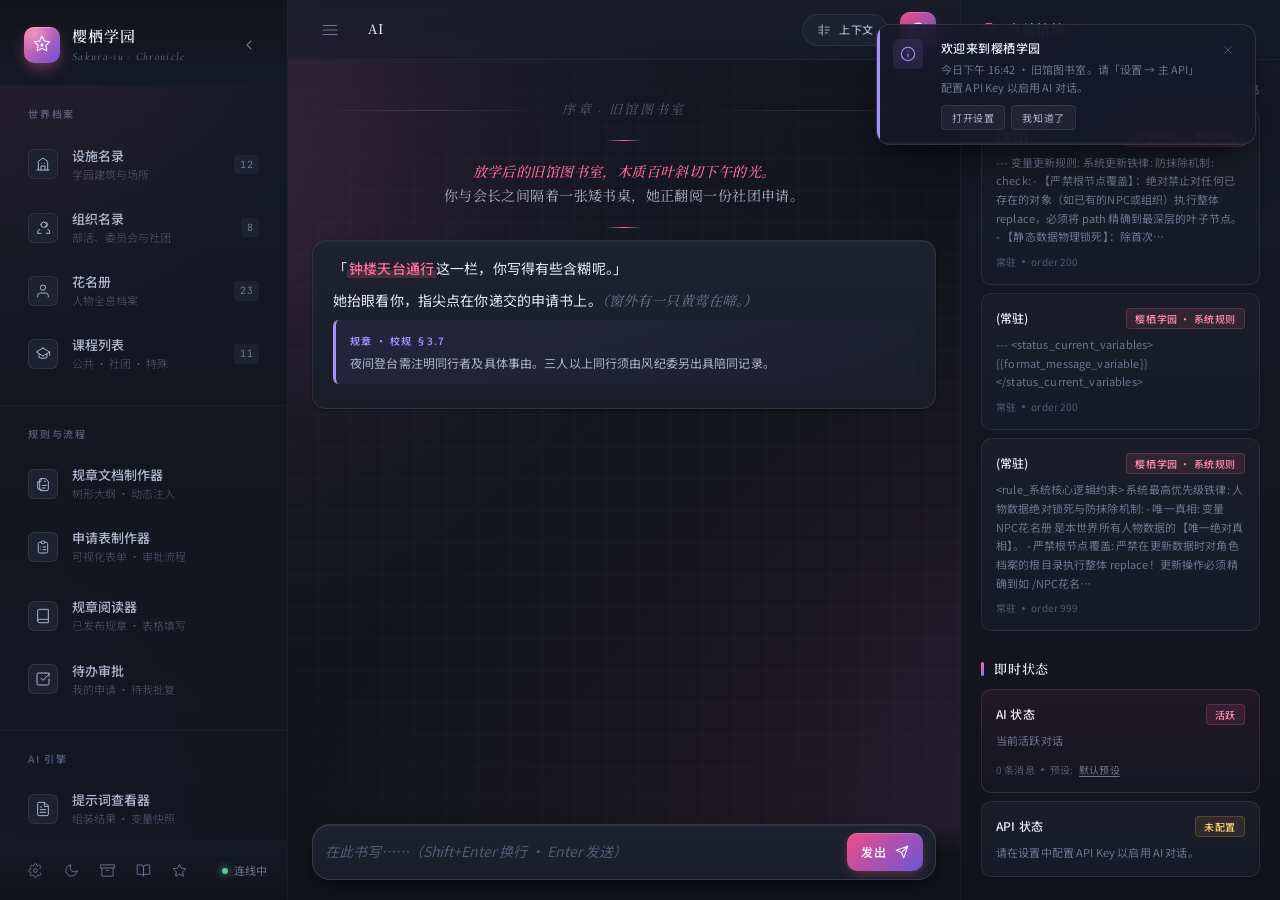
==== commit d5f6637b: "fix: SVG 图标修正 + 世界书 entries 结构修复 + UI 容错 - index.html: 脚本编辑器 SVG polyline → path（修复控制台报错） - init-var" ====
--- a/index.html
+++ b/index.html
@@ -169,7 +169,7 @@
         </button>
         <button class="nav-item" data-modal="script-editor" data-shortcut="S">
           <span class="nav-icon" aria-hidden="true">
-            <svg viewBox="0 0 24 24" fill="none" stroke="currentColor" stroke-width="1.5"><polyline points="16 18 22 12 16 6M8 6l-6 6 6 6" stroke-linecap="round" stroke-linejoin="round"/></svg>
+            <svg viewBox="0 0 24 24" fill="none" stroke="currentColor" stroke-width="1.5"><path d="M16 18l6-6-6-6M8 6l-6 6 6 6" stroke-linecap="round" stroke-linejoin="round"/></svg>
           </span>
           <span class="nav-text">
             <span class="nav-title">脚本编辑器</span>
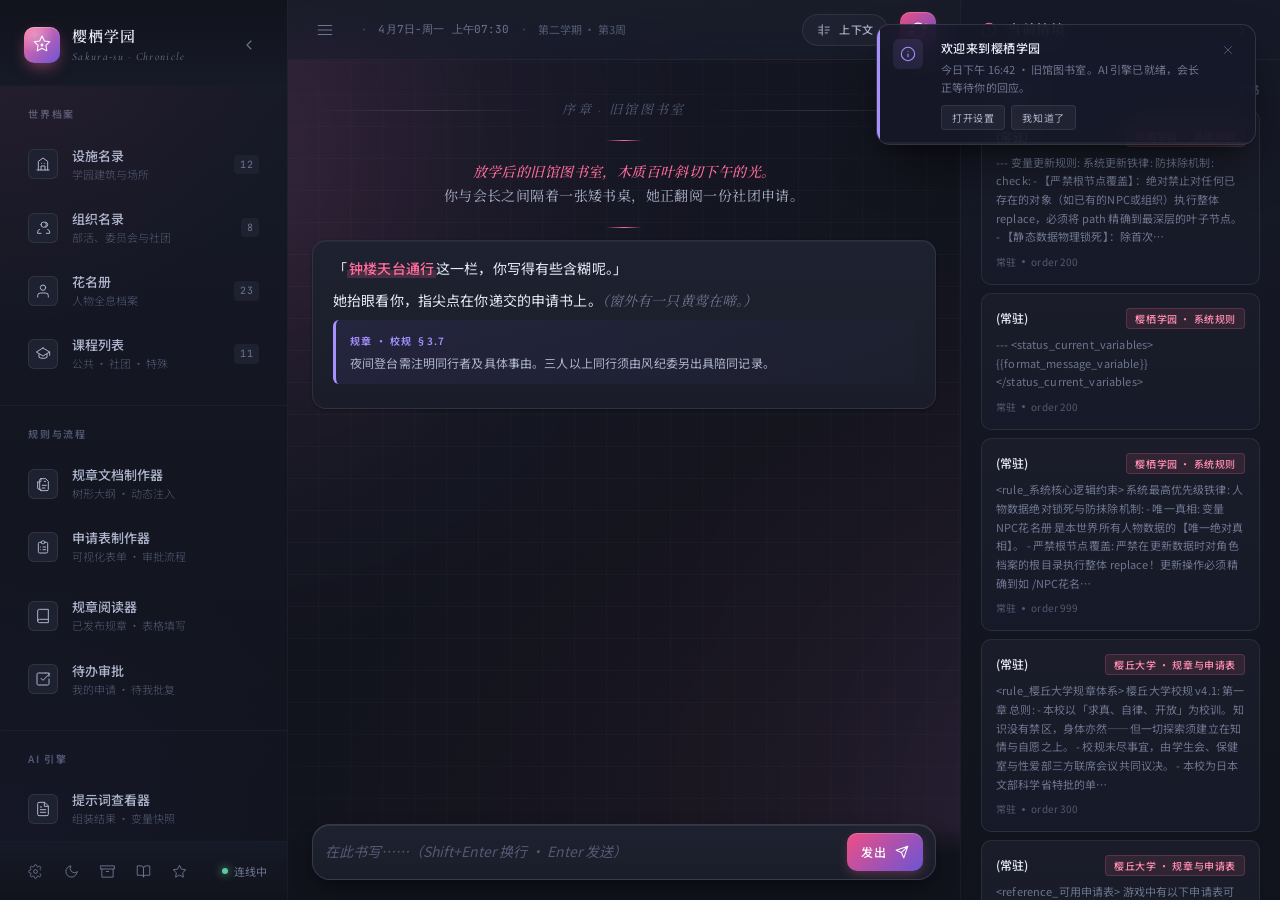
==== commit d071fbc1: "feat: 叙事进度移至顶栏 + 移除默认AI显示 + 补全规章/申请表数据 - 顶栏: 叙事进度从侧边栏移到主顶栏，显示地点 | 时间 | 学期 - 顶栏: 移除默认"AI"角色名，改为"旧馆图书室" ====
--- a/index.html
+++ b/index.html
@@ -199,23 +199,6 @@
       </nav>
     </div>
 
-    <div class="sidebar-section sidebar-section-bottom">
-      <div class="sidebar-label">叙事进度</div>
-      <div class="progress-card">
-        <div class="progress-card-row">
-          <span class="progress-card-key">学期</span>
-          <span class="progress-card-val">第二学期 · 第3周</span>
-        </div>
-        <div class="progress-card-row">
-          <span class="progress-card-key">日期</span>
-          <span class="progress-card-val">2026年5月26日（周二）</span>
-        </div>
-        <div class="progress-card-row">
-          <span class="progress-card-key">天气</span>
-          <span class="progress-card-val">晴 · 微风</span>
-        </div>
-      </div>
-    </div>
 
     <footer class="sidebar-footer">
       <button class="footer-btn" id="settings-btn" data-tip="设置 ⌘,">
@@ -248,7 +231,13 @@
         <button class="iconbtn" id="open-sidebar" aria-label="展开侧边栏" data-tip="展开">
           <svg viewBox="0 0 24 24" fill="none" stroke="currentColor" stroke-width="1.6"><path d="M3 6h18M3 12h18M3 18h18" stroke-linecap="round"/></svg>
         </button>
-        <span class="topbar-char-name" id="topbar-char-name">旧馆图书室</span></div>
+        <div class="topbar-progress" id="topbar-progress">
+          <span class="topbar-progress-location" id="topbar-location">旧馆图书室</span>
+          <span class="topbar-progress-sep">·</span>
+          <span class="topbar-progress-time" id="topbar-time">4月7日-周一 上午07:30</span>
+          <span class="topbar-progress-sep">·</span>
+          <span class="topbar-progress-term" id="topbar-term">第二学期 · 第3周</span>
+        </div></div>
 	      <div class="topbar-right">
         <button class="chip-btn" id="ctx-toggle" data-tip="上下文面板">
           <svg viewBox="0 0 24 24" fill="none" stroke="currentColor" stroke-width="1.5"><path d="M9 3v18M3 7h6M3 12h6M3 17h6M14 7h7M14 12h7M14 17h4" stroke-linecap="round"/></svg>
--- a/styles/layout.css
+++ b/styles/layout.css
@@ -295,6 +295,27 @@
 .topbar-center { flex-shrink: 0; }
 .topbar-right { justify-content: flex-end; flex: 1; }
 
+.topbar-progress {
+  display: flex; align-items: center; gap: var(--sp-4);
+  font-size: var(--fs-sm); color: var(--fg-secondary);
+  min-width: 0; flex-shrink: 1;
+}
+.topbar-progress-location {
+  font-weight: 600; color: var(--fg-primary);
+  white-space: nowrap; text-overflow: ellipsis; overflow: hidden;
+}
+.topbar-progress-time {
+  color: var(--fg-tertiary); white-space: nowrap;
+  font-family: var(--font-mono); font-size: var(--fs-xs);
+}
+.topbar-progress-term {
+  color: var(--fg-quaternary); white-space: nowrap;
+  font-size: var(--fs-xs);
+}
+.topbar-progress-sep {
+  color: var(--border-base); user-select: none;
+}
+
 .scene-crumb {
   display: flex; align-items: center; gap: var(--sp-5);
   padding: var(--sp-4) var(--sp-8);
